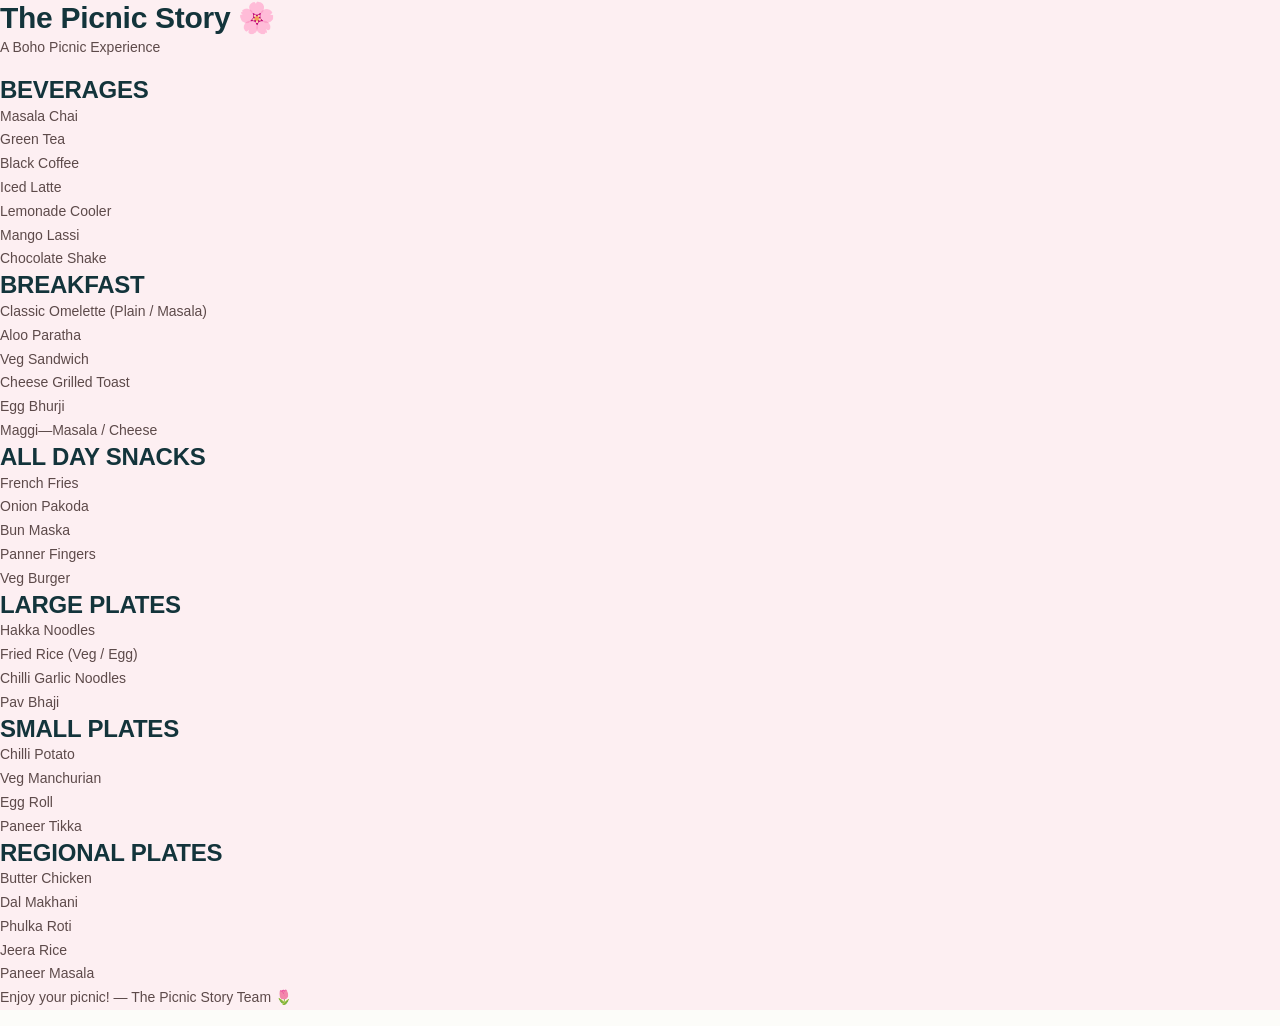
==== menu/index.html @ e1e540af "improved folder structure" ====
<!DOCTYPE html>
<html lang="en">
<head>
  <meta charset="UTF-8">
  <title>The Picnic Story | Menu</title>
  <meta name="viewport" content="width=device-width, initial-scale=1">
  <!-- Link your downloaded CSS here (same file as before) -->
  <link rel="stylesheet" href="../css/style.css">
</head>
<body>
  <header class="boho-header">
    <h1>The Picnic Story <span class="boho-flourish">🌸</span></h1>
    <p class="subtitle">A Boho Picnic Experience</p>
  </header>

  <main>
    <section class="menu-section">
      <h2>BEVERAGES</h2>
      <ul>
        <li>Masala Chai</li>
        <li>Green Tea</li>
        <li>Black Coffee</li>
        <li>Iced Latte</li>
        <li>Lemonade Cooler</li>
        <li>Mango Lassi</li>
        <li>Chocolate Shake</li>
      </ul>
    </section>
    <section class="menu-section">
      <h2>BREAKFAST</h2>
      <ul>
        <li>Classic Omelette (Plain / Masala)</li>
        <li>Aloo Paratha</li>
        <li>Veg Sandwich</li>
        <li>Cheese Grilled Toast</li>
        <li>Egg Bhurji</li>
        <li>Maggi—Masala / Cheese</li>
      </ul>
    </section>
    <section class="menu-section">
      <h2>ALL DAY SNACKS</h2>
      <ul>
        <li>French Fries</li>
        <li>Onion Pakoda</li>
        <li>Bun Maska</li>
        <li>Panner Fingers</li>
        <li>Veg Burger</li>
      </ul>
    </section>
    <section class="menu-section">
      <h2>LARGE PLATES</h2>
      <ul>
        <li>Hakka Noodles</li>
        <li>Fried Rice (Veg / Egg)</li>
        <li>Chilli Garlic Noodles</li>
        <li>Pav Bhaji</li>
      </ul>
    </section>
    <section class="menu-section">
      <h2>SMALL PLATES</h2>
      <ul>
        <li>Chilli Potato</li>
        <li>Veg Manchurian</li>
        <li>Egg Roll</li>
        <li>Paneer Tikka</li>
      </ul>
    </section>
    <section class="menu-section">
      <h2>REGIONAL PLATES</h2>
      <ul>
        <li>Butter Chicken</li>
        <li>Dal Makhani</li>
        <li>Phulka Roti</li>
        <li>Jeera Rice</li>
        <li>Paneer Masala</li>
      </ul>
    </section>
  </main>

  <footer class="boho-footer">
    <p>Enjoy your picnic! &mdash; The Picnic Story Team 🌷</p>
  </footer>
</body>
</html>
---- css/style.css ----
:root {
  /* Primitive Color Tokens */
  --color-white: rgba(255, 255, 255, 1);
  --color-black: rgba(0, 0, 0, 1);
  --color-cream-50: rgba(252, 252, 249, 1);
  --color-cream-100: rgba(255, 255, 253, 1);
  --color-gray-200: rgba(245, 245, 245, 1);
  --color-gray-300: rgba(167, 169, 169, 1);
  --color-gray-400: rgba(119, 124, 124, 1);
  --color-slate-500: rgba(98, 108, 113, 1);
  --color-brown-600: rgba(94, 82, 64, 1);
  --color-charcoal-700: rgba(31, 33, 33, 1);
  --color-charcoal-800: rgba(38, 40, 40, 1);
  --color-slate-900: rgba(19, 52, 59, 1);
  --color-teal-300: rgba(50, 184, 198, 1);
  --color-teal-400: rgba(45, 166, 178, 1);
  --color-teal-500: rgba(33, 128, 141, 1);
  --color-teal-600: rgba(29, 116, 128, 1);
  --color-teal-700: rgba(26, 104, 115, 1);
  --color-teal-800: rgba(41, 150, 161, 1);
  --color-red-400: rgba(255, 84, 89, 1);
  --color-red-500: rgba(192, 21, 47, 1);
  --color-orange-400: rgba(230, 129, 97, 1);
  --color-orange-500: rgba(168, 75, 47, 1);

  /* RGB versions for opacity control */
  --color-brown-600-rgb: 94, 82, 64;
  --color-teal-500-rgb: 33, 128, 141;
  --color-slate-900-rgb: 19, 52, 59;
  --color-slate-500-rgb: 98, 108, 113;
  --color-red-500-rgb: 192, 21, 47;
  --color-red-400-rgb: 255, 84, 89;
  --color-orange-500-rgb: 168, 75, 47;
  --color-orange-400-rgb: 230, 129, 97;

  /* Background color tokens (Light Mode) */
  --color-bg-1: rgba(59, 130, 246, 0.08); /* Light blue */
  --color-bg-2: rgba(245, 158, 11, 0.08); /* Light yellow */
  --color-bg-3: rgba(34, 197, 94, 0.08); /* Light green */
  --color-bg-4: rgba(239, 68, 68, 0.08); /* Light red */
  --color-bg-5: rgba(147, 51, 234, 0.08); /* Light purple */
  --color-bg-6: rgba(249, 115, 22, 0.08); /* Light orange */
  --color-bg-7: rgba(236, 72, 153, 0.08); /* Light pink */
  --color-bg-8: rgba(6, 182, 212, 0.08); /* Light cyan */

  /* Semantic Color Tokens (Light Mode) */
  --color-background: var(--color-cream-50);
  --color-surface: var(--color-cream-100);
  --color-text: var(--color-slate-900);
  --color-text-secondary: var(--color-slate-500);
  --color-primary: var(--color-teal-500);
  --color-primary-hover: var(--color-teal-600);
  --color-primary-active: var(--color-teal-700);
  --color-secondary: rgba(var(--color-brown-600-rgb), 0.12);
  --color-secondary-hover: rgba(var(--color-brown-600-rgb), 0.2);
  --color-secondary-active: rgba(var(--color-brown-600-rgb), 0.25);
  --color-border: rgba(var(--color-brown-600-rgb), 0.2);
  --color-btn-primary-text: var(--color-cream-50);
  --color-card-border: rgba(var(--color-brown-600-rgb), 0.12);
  --color-card-border-inner: rgba(var(--color-brown-600-rgb), 0.12);
  --color-error: var(--color-red-500);
  --color-success: var(--color-teal-500);
  --color-warning: var(--color-orange-500);
  --color-info: var(--color-slate-500);
  --color-focus-ring: rgba(var(--color-teal-500-rgb), 0.4);
  --color-select-caret: rgba(var(--color-slate-900-rgb), 0.8);

  /* Common style patterns */
  --focus-ring: 0 0 0 3px var(--color-focus-ring);
  --focus-outline: 2px solid var(--color-primary);
  --status-bg-opacity: 0.15;
  --status-border-opacity: 0.25;
  --select-caret-light: url("data:image/svg+xml,%3Csvg xmlns='http://www.w3.org/2000/svg' width='16' height='16' viewBox='0 0 24 24' fill='none' stroke='%23134252' stroke-width='2' stroke-linecap='round' stroke-linejoin='round'%3E%3Cpolyline points='6 9 12 15 18 9'%3E%3C/polyline%3E%3C/svg%3E");
  --select-caret-dark: url("data:image/svg+xml,%3Csvg xmlns='http://www.w3.org/2000/svg' width='16' height='16' viewBox='0 0 24 24' fill='none' stroke='%23f5f5f5' stroke-width='2' stroke-linecap='round' stroke-linejoin='round'%3E%3Cpolyline points='6 9 12 15 18 9'%3E%3C/polyline%3E%3C/svg%3E");

  /* RGB versions for opacity control */
  --color-success-rgb: 33, 128, 141;
  --color-error-rgb: 192, 21, 47;
  --color-warning-rgb: 168, 75, 47;
  --color-info-rgb: 98, 108, 113;

  /* Typography */
  --font-family-base: "FKGroteskNeue", "Geist", "Inter", -apple-system,
    BlinkMacSystemFont, "Segoe UI", Roboto, sans-serif;
  --font-family-mono: "Berkeley Mono", ui-monospace, SFMono-Regular, Menlo,
    Monaco, Consolas, monospace;
  --font-size-xs: 11px;
  --font-size-sm: 12px;
  --font-size-base: 14px;
  --font-size-md: 14px;
  --font-size-lg: 16px;
  --font-size-xl: 18px;
  --font-size-2xl: 20px;
  --font-size-3xl: 24px;
  --font-size-4xl: 30px;
  --font-weight-normal: 400;
  --font-weight-medium: 500;
  --font-weight-semibold: 550;
  --font-weight-bold: 600;
  --line-height-tight: 1.2;
  --line-height-normal: 1.5;
  --letter-spacing-tight: -0.01em;

  /* Spacing */
  --space-0: 0;
  --space-1: 1px;
  --space-2: 2px;
  --space-4: 4px;
  --space-6: 6px;
  --space-8: 8px;
  --space-10: 10px;
  --space-12: 12px;
  --space-16: 16px;
  --space-20: 20px;
  --space-24: 24px;
  --space-32: 32px;

  /* Border Radius */
  --radius-sm: 6px;
  --radius-base: 8px;
  --radius-md: 10px;
  --radius-lg: 12px;
  --radius-full: 9999px;

  /* Shadows */
  --shadow-xs: 0 1px 2px rgba(0, 0, 0, 0.02);
  --shadow-sm: 0 1px 3px rgba(0, 0, 0, 0.04), 0 1px 2px rgba(0, 0, 0, 0.02);
  --shadow-md: 0 4px 6px -1px rgba(0, 0, 0, 0.04),
    0 2px 4px -1px rgba(0, 0, 0, 0.02);
  --shadow-lg: 0 10px 15px -3px rgba(0, 0, 0, 0.04),
    0 4px 6px -2px rgba(0, 0, 0, 0.02);
  --shadow-inset-sm: inset 0 1px 0 rgba(255, 255, 255, 0.15),
    inset 0 -1px 0 rgba(0, 0, 0, 0.03);

  /* Animation */
  --duration-fast: 150ms;
  --duration-normal: 250ms;
  --ease-standard: cubic-bezier(0.16, 1, 0.3, 1);

  /* Layout */
  --container-sm: 640px;
  --container-md: 768px;
  --container-lg: 1024px;
  --container-xl: 1280px;
}

/* Dark mode colors */
@media (prefers-color-scheme: dark) {
  :root {
    /* RGB versions for opacity control (Dark Mode) */
    --color-gray-400-rgb: 119, 124, 124;
    --color-teal-300-rgb: 50, 184, 198;
    --color-gray-300-rgb: 167, 169, 169;
    --color-gray-200-rgb: 245, 245, 245;

    /* Background color tokens (Dark Mode) */
    --color-bg-1: rgba(29, 78, 216, 0.15); /* Dark blue */
    --color-bg-2: rgba(180, 83, 9, 0.15); /* Dark yellow */
    --color-bg-3: rgba(21, 128, 61, 0.15); /* Dark green */
    --color-bg-4: rgba(185, 28, 28, 0.15); /* Dark red */
    --color-bg-5: rgba(107, 33, 168, 0.15); /* Dark purple */
    --color-bg-6: rgba(194, 65, 12, 0.15); /* Dark orange */
    --color-bg-7: rgba(190, 24, 93, 0.15); /* Dark pink */
    --color-bg-8: rgba(8, 145, 178, 0.15); /* Dark cyan */
    
    /* Semantic Color Tokens (Dark Mode) */
    --color-background: var(--color-charcoal-700);
    --color-surface: var(--color-charcoal-800);
    --color-text: var(--color-gray-200);
    --color-text-secondary: rgba(var(--color-gray-300-rgb), 0.7);
    --color-primary: var(--color-teal-300);
    --color-primary-hover: var(--color-teal-400);
    --color-primary-active: var(--color-teal-800);
    --color-secondary: rgba(var(--color-gray-400-rgb), 0.15);
    --color-secondary-hover: rgba(var(--color-gray-400-rgb), 0.25);
    --color-secondary-active: rgba(var(--color-gray-400-rgb), 0.3);
    --color-border: rgba(var(--color-gray-400-rgb), 0.3);
    --color-error: var(--color-red-400);
    --color-success: var(--color-teal-300);
    --color-warning: var(--color-orange-400);
    --color-info: var(--color-gray-300);
    --color-focus-ring: rgba(var(--color-teal-300-rgb), 0.4);
    --color-btn-primary-text: var(--color-slate-900);
    --color-card-border: rgba(var(--color-gray-400-rgb), 0.2);
    --color-card-border-inner: rgba(var(--color-gray-400-rgb), 0.15);
    --shadow-inset-sm: inset 0 1px 0 rgba(255, 255, 255, 0.1),
      inset 0 -1px 0 rgba(0, 0, 0, 0.15);
    --button-border-secondary: rgba(var(--color-gray-400-rgb), 0.2);
    --color-border-secondary: rgba(var(--color-gray-400-rgb), 0.2);
    --color-select-caret: rgba(var(--color-gray-200-rgb), 0.8);

    /* Common style patterns - updated for dark mode */
    --focus-ring: 0 0 0 3px var(--color-focus-ring);
    --focus-outline: 2px solid var(--color-primary);
    --status-bg-opacity: 0.15;
    --status-border-opacity: 0.25;
    --select-caret-light: url("data:image/svg+xml,%3Csvg xmlns='http://www.w3.org/2000/svg' width='16' height='16' viewBox='0 0 24 24' fill='none' stroke='%23134252' stroke-width='2' stroke-linecap='round' stroke-linejoin='round'%3E%3Cpolyline points='6 9 12 15 18 9'%3E%3C/polyline%3E%3C/svg%3E");
    --select-caret-dark: url("data:image/svg+xml,%3Csvg xmlns='http://www.w3.org/2000/svg' width='16' height='16' viewBox='0 0 24 24' fill='none' stroke='%23f5f5f5' stroke-width='2' stroke-linecap='round' stroke-linejoin='round'%3E%3Cpolyline points='6 9 12 15 18 9'%3E%3C/polyline%3E%3C/svg%3E");

    /* RGB versions for dark mode */
    --color-success-rgb: var(--color-teal-300-rgb);
    --color-error-rgb: var(--color-red-400-rgb);
    --color-warning-rgb: var(--color-orange-400-rgb);
    --color-info-rgb: var(--color-gray-300-rgb);
  }
}

/* Data attribute for manual theme switching */
[data-color-scheme="dark"] {
  /* RGB versions for opacity control (dark mode) */
  --color-gray-400-rgb: 119, 124, 124;
  --color-teal-300-rgb: 50, 184, 198;
  --color-gray-300-rgb: 167, 169, 169;
  --color-gray-200-rgb: 245, 245, 245;

  /* Colorful background palette - Dark Mode */
  --color-bg-1: rgba(29, 78, 216, 0.15); /* Dark blue */
  --color-bg-2: rgba(180, 83, 9, 0.15); /* Dark yellow */
  --color-bg-3: rgba(21, 128, 61, 0.15); /* Dark green */
  --color-bg-4: rgba(185, 28, 28, 0.15); /* Dark red */
  --color-bg-5: rgba(107, 33, 168, 0.15); /* Dark purple */
  --color-bg-6: rgba(194, 65, 12, 0.15); /* Dark orange */
  --color-bg-7: rgba(190, 24, 93, 0.15); /* Dark pink */
  --color-bg-8: rgba(8, 145, 178, 0.15); /* Dark cyan */
  
  /* Semantic Color Tokens (Dark Mode) */
  --color-background: var(--color-charcoal-700);
  --color-surface: var(--color-charcoal-800);
  --color-text: var(--color-gray-200);
  --color-text-secondary: rgba(var(--color-gray-300-rgb), 0.7);
  --color-primary: var(--color-teal-300);
  --color-primary-hover: var(--color-teal-400);
  --color-primary-active: var(--color-teal-800);
  --color-secondary: rgba(var(--color-gray-400-rgb), 0.15);
  --color-secondary-hover: rgba(var(--color-gray-400-rgb), 0.25);
  --color-secondary-active: rgba(var(--color-gray-400-rgb), 0.3);
  --color-border: rgba(var(--color-gray-400-rgb), 0.3);
  --color-error: var(--color-red-400);
  --color-success: var(--color-teal-300);
  --color-warning: var(--color-orange-400);
  --color-info: var(--color-gray-300);
  --color-focus-ring: rgba(var(--color-teal-300-rgb), 0.4);
  --color-btn-primary-text: var(--color-slate-900);
  --color-card-border: rgba(var(--color-gray-400-rgb), 0.15);
  --color-card-border-inner: rgba(var(--color-gray-400-rgb), 0.15);
  --shadow-inset-sm: inset 0 1px 0 rgba(255, 255, 255, 0.1),
    inset 0 -1px 0 rgba(0, 0, 0, 0.15);
  --color-border-secondary: rgba(var(--color-gray-400-rgb), 0.2);
  --color-select-caret: rgba(var(--color-gray-200-rgb), 0.8);

  /* Common style patterns - updated for dark mode */
  --focus-ring: 0 0 0 3px var(--color-focus-ring);
  --focus-outline: 2px solid var(--color-primary);
  --status-bg-opacity: 0.15;
  --status-border-opacity: 0.25;
  --select-caret-light: url("data:image/svg+xml,%3Csvg xmlns='http://www.w3.org/2000/svg' width='16' height='16' viewBox='0 0 24 24' fill='none' stroke='%23134252' stroke-width='2' stroke-linecap='round' stroke-linejoin='round'%3E%3Cpolyline points='6 9 12 15 18 9'%3E%3C/polyline%3E%3C/svg%3E");
  --select-caret-dark: url("data:image/svg+xml,%3Csvg xmlns='http://www.w3.org/2000/svg' width='16' height='16' viewBox='0 0 24 24' fill='none' stroke='%23f5f5f5' stroke-width='2' stroke-linecap='round' stroke-linejoin='round'%3E%3Cpolyline points='6 9 12 15 18 9'%3E%3C/polyline%3E%3C/svg%3E");

  /* RGB versions for dark mode */
  --color-success-rgb: var(--color-teal-300-rgb);
  --color-error-rgb: var(--color-red-400-rgb);
  --color-warning-rgb: var(--color-orange-400-rgb);
  --color-info-rgb: var(--color-gray-300-rgb);
}

[data-color-scheme="light"] {
  /* RGB versions for opacity control (light mode) */
  --color-brown-600-rgb: 94, 82, 64;
  --color-teal-500-rgb: 33, 128, 141;
  --color-slate-900-rgb: 19, 52, 59;
  
  /* Semantic Color Tokens (Light Mode) */
  --color-background: var(--color-cream-50);
  --color-surface: var(--color-cream-100);
  --color-text: var(--color-slate-900);
  --color-text-secondary: var(--color-slate-500);
  --color-primary: var(--color-teal-500);
  --color-primary-hover: var(--color-teal-600);
  --color-primary-active: var(--color-teal-700);
  --color-secondary: rgba(var(--color-brown-600-rgb), 0.12);
  --color-secondary-hover: rgba(var(--color-brown-600-rgb), 0.2);
  --color-secondary-active: rgba(var(--color-brown-600-rgb), 0.25);
  --color-border: rgba(var(--color-brown-600-rgb), 0.2);
  --color-btn-primary-text: var(--color-cream-50);
  --color-card-border: rgba(var(--color-brown-600-rgb), 0.12);
  --color-card-border-inner: rgba(var(--color-brown-600-rgb), 0.12);
  --color-error: var(--color-red-500);
  --color-success: var(--color-teal-500);
  --color-warning: var(--color-orange-500);
  --color-info: var(--color-slate-500);
  --color-focus-ring: rgba(var(--color-teal-500-rgb), 0.4);

  /* RGB versions for light mode */
  --color-success-rgb: var(--color-teal-500-rgb);
  --color-error-rgb: var(--color-red-500-rgb);
  --color-warning-rgb: var(--color-orange-500-rgb);
  --color-info-rgb: var(--color-slate-500-rgb);
}

/* Base styles */
html {
  font-size: var(--font-size-base);
  font-family: var(--font-family-base);
  line-height: var(--line-height-normal);
  color: var(--color-text);
  background-color: var(--color-background);
  -webkit-font-smoothing: antialiased;
  box-sizing: border-box;
}

body {
  margin: 0;
  padding: 0;
}

*,
*::before,
*::after {
  box-sizing: inherit;
}

/* Typography */
h1,
h2,
h3,
h4,
h5,
h6 {
  margin: 0;
  font-weight: var(--font-weight-semibold);
  line-height: var(--line-height-tight);
  color: var(--color-text);
  letter-spacing: var(--letter-spacing-tight);
}

h1 {
  font-size: var(--font-size-4xl);
}
h2 {
  font-size: var(--font-size-3xl);
}
h3 {
  font-size: var(--font-size-2xl);
}
h4 {
  font-size: var(--font-size-xl);
}
h5 {
  font-size: var(--font-size-lg);
}
h6 {
  font-size: var(--font-size-md);
}

p {
  margin: 0 0 var(--space-16) 0;
}

a {
  color: var(--color-primary);
  text-decoration: none;
  transition: color var(--duration-fast) var(--ease-standard);
}

a:hover {
  color: var(--color-primary-hover);
}

code,
pre {
  font-family: var(--font-family-mono);
  font-size: calc(var(--font-size-base) * 0.95);
  background-color: var(--color-secondary);
  border-radius: var(--radius-sm);
}

code {
  padding: var(--space-1) var(--space-4);
}

pre {
  padding: var(--space-16);
  margin: var(--space-16) 0;
  overflow: auto;
  border: 1px solid var(--color-border);
}

pre code {
  background: none;
  padding: 0;
}

/* Buttons */
.btn {
  display: inline-flex;
  align-items: center;
  justify-content: center;
  padding: var(--space-8) var(--space-16);
  border-radius: var(--radius-base);
  font-size: var(--font-size-base);
  font-weight: 500;
  line-height: 1.5;
  cursor: pointer;
  transition: all var(--duration-normal) var(--ease-standard);
  border: none;
  text-decoration: none;
  position: relative;
}

.btn:focus-visible {
  outline: none;
  box-shadow: var(--focus-ring);
}

.btn--primary {
  background: var(--color-primary);
  color: var(--color-btn-primary-text);
}

.btn--primary:hover {
  background: var(--color-primary-hover);
}

.btn--primary:active {
  background: var(--color-primary-active);
}

.btn--secondary {
  background: var(--color-secondary);
  color: var(--color-text);
}

.btn--secondary:hover {
  background: var(--color-secondary-hover);
}

.btn--secondary:active {
  background: var(--color-secondary-active);
}

.btn--outline {
  background: transparent;
  border: 1px solid var(--color-border);
  color: var(--color-text);
}

.btn--outline:hover {
  background: var(--color-secondary);
}

.btn--sm {
  padding: var(--space-4) var(--space-12);
  font-size: var(--font-size-sm);
  border-radius: var(--radius-sm);
}

.btn--lg {
  padding: var(--space-10) var(--space-20);
  font-size: var(--font-size-lg);
  border-radius: var(--radius-md);
}

.btn--full-width {
  width: 100%;
}

.btn:disabled {
  opacity: 0.5;
  cursor: not-allowed;
}

/* Form elements */
.form-control {
  display: block;
  width: 100%;
  padding: var(--space-8) var(--space-12);
  font-size: var(--font-size-md);
  line-height: 1.5;
  color: var(--color-text);
  background-color: var(--color-surface);
  border: 1px solid var(--color-border);
  border-radius: var(--radius-base);
  transition: border-color var(--duration-fast) var(--ease-standard),
    box-shadow var(--duration-fast) var(--ease-standard);
}

textarea.form-control {
  font-family: var(--font-family-base);
  font-size: var(--font-size-base);
}

select.form-control {
  padding: var(--space-8) var(--space-12);
  -webkit-appearance: none;
  -moz-appearance: none;
  appearance: none;
  background-image: var(--select-caret-light);
  background-repeat: no-repeat;
  background-position: right var(--space-12) center;
  background-size: 16px;
  padding-right: var(--space-32);
}

/* Add a dark mode specific caret */
@media (prefers-color-scheme: dark) {
  select.form-control {
    background-image: var(--select-caret-dark);
  }
}

/* Also handle data-color-scheme */
[data-color-scheme="dark"] select.form-control {
  background-image: var(--select-caret-dark);
}

[data-color-scheme="light"] select.form-control {
  background-image: var(--select-caret-light);
}

.form-control:focus {
  border-color: var(--color-primary);
  outline: var(--focus-outline);
}

.form-label {
  display: block;
  margin-bottom: var(--space-8);
  font-weight: var(--font-weight-medium);
  font-size: var(--font-size-sm);
}

.form-group {
  margin-bottom: var(--space-16);
}

/* Card component */
.card {
  background-color: var(--color-surface);
  border-radius: var(--radius-lg);
  border: 1px solid var(--color-card-border);
  box-shadow: var(--shadow-sm);
  overflow: hidden;
  transition: box-shadow var(--duration-normal) var(--ease-standard);
}

.card:hover {
  box-shadow: var(--shadow-md);
}

.card__body {
  padding: var(--space-16);
}

.card__header,
.card__footer {
  padding: var(--space-16);
  border-bottom: 1px solid var(--color-card-border-inner);
}

/* Status indicators - simplified with CSS variables */
.status {
  display: inline-flex;
  align-items: center;
  padding: var(--space-6) var(--space-12);
  border-radius: var(--radius-full);
  font-weight: var(--font-weight-medium);
  font-size: var(--font-size-sm);
}

.status--success {
  background-color: rgba(
    var(--color-success-rgb, 33, 128, 141),
    var(--status-bg-opacity)
  );
  color: var(--color-success);
  border: 1px solid
    rgba(var(--color-success-rgb, 33, 128, 141), var(--status-border-opacity));
}

.status--error {
  background-color: rgba(
    var(--color-error-rgb, 192, 21, 47),
    var(--status-bg-opacity)
  );
  color: var(--color-error);
  border: 1px solid
    rgba(var(--color-error-rgb, 192, 21, 47), var(--status-border-opacity));
}

.status--warning {
  background-color: rgba(
    var(--color-warning-rgb, 168, 75, 47),
    var(--status-bg-opacity)
  );
  color: var(--color-warning);
  border: 1px solid
    rgba(var(--color-warning-rgb, 168, 75, 47), var(--status-border-opacity));
}

.status--info {
  background-color: rgba(
    var(--color-info-rgb, 98, 108, 113),
    var(--status-bg-opacity)
  );
  color: var(--color-info);
  border: 1px solid
    rgba(var(--color-info-rgb, 98, 108, 113), var(--status-border-opacity));
}

/* Container layout */
.container {
  width: 100%;
  margin-right: auto;
  margin-left: auto;
  padding-right: var(--space-16);
  padding-left: var(--space-16);
}

@media (min-width: 640px) {
  .container {
    max-width: var(--container-sm);
  }
}
@media (min-width: 768px) {
  .container {
    max-width: var(--container-md);
  }
}
@media (min-width: 1024px) {
  .container {
    max-width: var(--container-lg);
  }
}
@media (min-width: 1280px) {
  .container {
    max-width: var(--container-xl);
  }
}

/* Utility classes */
.flex {
  display: flex;
}
.flex-col {
  flex-direction: column;
}
.items-center {
  align-items: center;
}
.justify-center {
  justify-content: center;
}
.justify-between {
  justify-content: space-between;
}
.gap-4 {
  gap: var(--space-4);
}
.gap-8 {
  gap: var(--space-8);
}
.gap-16 {
  gap: var(--space-16);
}

.m-0 {
  margin: 0;
}
.mt-8 {
  margin-top: var(--space-8);
}
.mb-8 {
  margin-bottom: var(--space-8);
}
.mx-8 {
  margin-left: var(--space-8);
  margin-right: var(--space-8);
}
.my-8 {
  margin-top: var(--space-8);
  margin-bottom: var(--space-8);
}

.p-0 {
  padding: 0;
}
.py-8 {
  padding-top: var(--space-8);
  padding-bottom: var(--space-8);
}
.px-8 {
  padding-left: var(--space-8);
  padding-right: var(--space-8);
}
.py-16 {
  padding-top: var(--space-16);
  padding-bottom: var(--space-16);
}
.px-16 {
  padding-left: var(--space-16);
  padding-right: var(--space-16);
}

.block {
  display: block;
}
.hidden {
  display: none;
}

/* Accessibility */
.sr-only {
  position: absolute;
  width: 1px;
  height: 1px;
  padding: 0;
  margin: -1px;
  overflow: hidden;
  clip: rect(0, 0, 0, 0);
  white-space: nowrap;
  border-width: 0;
}

:focus-visible {
  outline: var(--focus-outline);
  outline-offset: 2px;
}

/* Dark mode specifics */
[data-color-scheme="dark"] .btn--outline {
  border: 1px solid var(--color-border-secondary);
}

@font-face {
  font-family: 'FKGroteskNeue';
  src: url('https://r2cdn.perplexity.ai/fonts/FKGroteskNeue.woff2')
    format('woff2');
}

/* END PERPLEXITY DESIGN SYSTEM */
/* Boho Picnic Theme - Soft Pink Gradients */

* {
    margin: 0;
    padding: 0;
    box-sizing: border-box;
}

:root {
    /* Boho Pink Color Palette */
    --boho-blush: #FDEFF2;
    --boho-cream: #FFEAF1;
    --boho-dusty-rose: #EEC4D2;
    --boho-soft-pink: #F6D7E5;
    --boho-mauve: #D4A5B8;
    --boho-sage-pink: #C4A5A5;
    --boho-warm-white: #FEFCFC;
    --boho-text-dark: #5D4A4A;
    --boho-text-medium: #8B7070;
    --boho-text-light: #A68989;
    --boho-accent: #B89AAA;
    
    /* Organic shadows with pink tints */
    --boho-shadow-soft: 0 8px 32px rgba(93, 74, 74, 0.08);
    --boho-shadow-medium: 0 12px 40px rgba(93, 74, 74, 0.12);
    --boho-shadow-floating: 0 20px 60px rgba(93, 74, 74, 0.15);
    
    /* Organic border radius */
    --boho-radius-small: 12px;
    --boho-radius-medium: 20px;
    --boho-radius-large: 32px;
    --boho-radius-organic: 25px 35px 20px 30px;
}

body {
    font-family: 'Inter', var(--font-family-base);
    line-height: 1.7;
    color: var(--boho-text-dark);
    background: var(--boho-blush);
    min-height: 100vh;
    scroll-behavior: smooth;
    position: relative;
    overflow-x: hidden;
}

/* Gradient Background */
.gradient-bg {
    position: fixed;
    top: 0;
    left: 0;
    width: 100%;
    height: 100%;
    background: linear-gradient(135deg, 
        var(--boho-blush) 0%, 
        var(--boho-cream) 50%, 
        var(--boho-dusty-rose) 100%);
    pointer-events: none;
    z-index: -1;
}

.gradient-bg::before {
    content: '';
    position: absolute;
    top: 0;
    left: 0;
    width: 100%;
    height: 100%;
    background: radial-gradient(circle at 20% 80%, rgba(238, 196, 210, 0.3) 0%, transparent 50%),
                radial-gradient(circle at 80% 20%, rgba(246, 215, 229, 0.4) 0%, transparent 50%),
                radial-gradient(circle at 40% 40%, rgba(212, 165, 184, 0.2) 0%, transparent 50%);
    animation: float 20s ease-in-out infinite;
}

@keyframes float {
    0%, 100% { transform: translate(0, 0) rotate(0deg); }
    33% { transform: translate(30px, -30px) rotate(120deg); }
    66% { transform: translate(-20px, 20px) rotate(240deg); }
}

/* Fade in animation */
.fade-in {
    opacity: 0;
    transform: translateY(30px);
    animation: fadeIn 0.8s ease-out forwards;
}

@keyframes fadeIn {
    to {
        opacity: 1;
        transform: translateY(0);
    }
}

/* Header Styles */
.header {
    background: rgba(254, 252, 252, 0.85);
    backdrop-filter: blur(20px);
    padding: var(--space-32) 0 var(--space-24);
    text-align: center;
    position: relative;
    overflow: hidden;
    border-bottom: 1px solid rgba(238, 196, 210, 0.2);
}

.header__content {
    position: relative;
    z-index: 2;
}

.header__flourish {
    font-size: var(--font-size-2xl);
    color: var(--boho-dusty-rose);
    margin-bottom: var(--space-16);
    opacity: 0.8;
    animation: sparkle 3s ease-in-out infinite;
}

@keyframes sparkle {
    0%, 100% { opacity: 0.8; transform: scale(1); }
    50% { opacity: 1; transform: scale(1.1); }
}

.header__title {
    font-family: 'Playfair Display', serif;
    font-size: clamp(2.5rem, 8vw, 4.5rem);
    font-weight: 600;
    color: var(--boho-text-dark);
    margin-bottom: var(--space-20);
    letter-spacing: -0.02em;
    text-shadow: 0 4px 8px rgba(93, 74, 74, 0.1);
}

.header__divider {
    display: flex;
    align-items: center;
    justify-content: center;
    gap: var(--space-16);
    margin: var(--space-20) 0;
}

.divider-leaf {
    font-size: var(--font-size-lg);
    color: var(--boho-dusty-rose);
    animation: sway 4s ease-in-out infinite;
}

.divider-leaf:nth-child(3) {
    animation-delay: 2s;
}

@keyframes sway {
    0%, 100% { transform: rotate(-5deg); }
    50% { transform: rotate(5deg); }
}

.divider-line {
    width: 80px;
    height: 2px;
    background: linear-gradient(90deg, transparent, var(--boho-dusty-rose), transparent);
    border-radius: var(--radius-full);
}

.header__subtitle {
    font-family: 'Playfair Display', serif;
    font-size: var(--font-size-xl);
    color: var(--boho-text-medium);
    font-weight: 500;
    margin-bottom: var(--space-8);
}

.header__description {
    font-size: var(--font-size-lg);
    color: var(--boho-text-light);
    font-style: italic;
    font-weight: 400;
}

/* Main Content */
.main {
    padding: var(--space-32) 0;
}

/* Form Styles */
.form-wrapper {
    max-width: 600px;
    margin: 0 auto;
}

.form-card {
    background: rgba(254, 252, 252, 0.8);
    backdrop-filter: blur(15px);
    border: 1px solid rgba(238, 196, 210, 0.3);
    border-radius: var(--boho-radius-organic);
    padding: 2.5rem;
    box-shadow: var(--boho-shadow-medium);
    position: relative;
    overflow: hidden;
}

.form-card::before {
    content: '';
    position: absolute;
    top: -50%;
    left: -50%;
    width: 200%;
    height: 200%;
    background: radial-gradient(circle, rgba(238, 196, 210, 0.03) 0%, transparent 70%);
    opacity: 0.5;
}

.form-header {
    text-align: center;
    margin-bottom: 2rem;
    position: relative;
    z-index: 2;
}

.form-title {
    font-family: 'Playfair Display', serif;
    font-size: var(--font-size-3xl);
    font-weight: 600;
    color: var(--boho-text-dark);
    margin-bottom: var(--space-12);
}

.form-description {
    font-size: var(--font-size-md);
    color: var(--boho-text-medium);
    font-style: italic;
}

.form {
    position: relative;
    z-index: 2;
}

.form-group {
    margin-bottom: 1.5rem;
}

.form-row {
    display: grid;
    grid-template-columns: 1fr 1fr;
    gap: 1rem;
}

.form-label {
    display: flex;
    align-items: center;
    gap: var(--space-8);
    margin-bottom: var(--space-8);
    font-weight: var(--font-weight-medium);
    color: var(--boho-text-dark);
    font-size: var(--font-size-sm);
}

.label-icon {
    font-size: var(--font-size-md);
}

.form-control {
    width: 100%;
    padding: var(--space-12) var(--space-16);
    font-size: var(--font-size-md);
    color: var(--boho-text-dark);
    background: rgba(254, 252, 252, 0.9);
    border: 2px solid rgba(238, 196, 210, 0.3);
    border-radius: var(--boho-radius-medium);
    transition: all var(--duration-normal) var(--ease-standard);
    font-family: 'Inter', sans-serif;
}

.form-control:focus {
    outline: none;
    border-color: var(--boho-dusty-rose);
    background: var(--boho-warm-white);
    box-shadow: 0 0 0 4px rgba(238, 196, 210, 0.2);
    transform: translateY(-2px);
}

.form-control::placeholder {
    color: var(--boho-text-light);
    font-style: italic;
}

/* Button Styles */
.btn {
    display: inline-flex;
    align-items: center;
    justify-content: center;
    gap: var(--space-8);
    padding: var(--space-12) var(--space-24);
    border: none;
    border-radius: var(--boho-radius-large);
    font-size: var(--font-size-md);
    font-weight: 500;
    font-family: 'Inter', sans-serif;
    cursor: pointer;
    transition: all var(--duration-normal) var(--ease-standard);
    position: relative;
    overflow: hidden;
}

.btn::before {
    content: '';
    position: absolute;
    top: 0;
    left: -100%;
    width: 100%;
    height: 100%;
    background: linear-gradient(90deg, transparent, rgba(255, 255, 255, 0.2), transparent);
    transition: left 0.5s ease;
}

.btn:hover::before {
    left: 100%;
}

.btn--primary {
    background: linear-gradient(135deg, var(--boho-dusty-rose), var(--boho-soft-pink));
    color: var(--boho-warm-white);
    border: 2px solid var(--boho-dusty-rose);
}

.btn--primary:hover {
    transform: translateY(-3px);
    box-shadow: var(--boho-shadow-medium);
    background: linear-gradient(135deg, var(--boho-mauve), var(--boho-dusty-rose));
}

.btn--secondary {
    background: rgba(238, 196, 210, 0.2);
    color: var(--boho-text-dark);
    border: 2px solid rgba(238, 196, 210, 0.4);
}

.btn--secondary:hover {
    background: rgba(238, 196, 210, 0.3);
    transform: translateY(-2px);
}

.btn--outline {
    background: transparent;
    color: var(--boho-text-dark);
    border: 2px solid rgba(238, 196, 210, 0.5);
}

.btn--outline:hover {
    background: rgba(238, 196, 210, 0.1);
    border-color: var(--boho-dusty-rose);
}

.btn:disabled {
    opacity: 0.5;
    cursor: not-allowed;
    transform: none !important;
}

.btn-icon {
    font-size: var(--font-size-md);
}

/* Link Result Styles */
.link-result {
    margin-top: 2rem;
    padding: 1.5rem;
    background: rgba(253, 239, 242, 0.6);
    border: 1px solid rgba(238, 196, 210, 0.4);
    border-radius: var(--boho-radius-medium);
    text-align: center;
}

.result-header {
    margin-bottom: 1rem;
}

.result-title {
    font-family: 'Playfair Display', serif;
    font-size: var(--font-size-xl);
    color: var(--boho-text-dark);
    margin-bottom: var(--space-8);
}

.result-description {
    font-size: var(--font-size-sm);
    color: var(--boho-text-medium);
    font-style: italic;
}

.link-display {
    display: flex;
    gap: var(--space-8);
    margin-bottom: 1rem;
    align-items: stretch;
}

.link-input {
    flex: 1;
    padding: var(--space-12) var(--space-16);
    background: var(--boho-warm-white);
    border: 2px solid rgba(238, 196, 210, 0.3);
    border-radius: var(--boho-radius-medium);
    font-size: var(--font-size-sm);
    color: var(--boho-text-dark);
    font-family: 'Inter', monospace;
}

/* Menu Selection Styles */
.menu-wrapper {
    max-width: 900px;
    margin: 0 auto;
    display: grid;
    gap: 2rem;
}

.selection-section {
    background: rgba(254, 252, 252, 0.8);
    backdrop-filter: blur(15px);
    border: 1px solid rgba(238, 196, 210, 0.3);
    border-radius: var(--boho-radius-organic);
    padding: 2rem;
    box-shadow: var(--boho-shadow-soft);
}

.section-header {
    text-align: center;
    margin-bottom: 1.5rem;
}

.section-icon {
    font-size: 3rem;
    margin-bottom: var(--space-16);
}

.section-title {
    font-family: 'Playfair Display', serif;
    font-size: var(--font-size-2xl);
    color: var(--boho-text-dark);
    margin-bottom: var(--space-8);
}

.section-description {
    font-size: var(--font-size-md);
    color: var(--boho-text-medium);
    font-style: italic;
}

.selectors-grid {
    display: grid;
    grid-template-columns: repeat(auto-fit, minmax(250px, 1fr));
    gap: 1rem;
}

.selector-group {
    position: relative;
}

.selector-label {
    display: block;
    font-size: var(--font-size-sm);
    color: var(--boho-text-dark);
    margin-bottom: var(--space-4);
    font-weight: 500;
}

.selector {
    width: 100%;
    padding: var(--space-12) var(--space-16);
    background: rgba(254, 252, 252, 0.9);
    border: 2px solid rgba(238, 196, 210, 0.3);
    border-radius: var(--boho-radius-medium);
    font-size: var(--font-size-sm);
    color: var(--boho-text-dark);
    font-family: 'Inter', sans-serif;
    cursor: pointer;
    transition: all var(--duration-normal) var(--ease-standard);
    appearance: none;
    background-image: url("data:image/svg+xml,%3Csvg xmlns='http://www.w3.org/2000/svg' width='16' height='16' viewBox='0 0 24 24' fill='none' stroke='%23A68989' stroke-width='2' stroke-linecap='round' stroke-linejoin='round'%3E%3Cpolyline points='6 9 12 15 18 9'%3E%3C/polyline%3E%3C/svg%3E");
    background-repeat: no-repeat;
    background-position: right 12px center;
    padding-right: 40px;
}

.selector:focus {
    outline: none;
    border-color: var(--boho-dusty-rose);
    box-shadow: 0 0 0 3px rgba(238, 196, 210, 0.2);
}

.selector option {
    background: var(--boho-warm-white);
    color: var(--boho-text-dark);
    padding: var(--space-8);
}

/* Preview Card */
.preview-card {
    background: rgba(253, 239, 242, 0.8);
    backdrop-filter: blur(15px);
    border: 1px solid rgba(238, 196, 210, 0.4);
    border-radius: var(--boho-radius-organic);
    padding: 2rem;
    box-shadow: var(--boho-shadow-medium);
    position: sticky;
    top: 2rem;
}

.preview-header {
    text-align: center;
    margin-bottom: 1.5rem;
}

.preview-title {
    font-family: 'Playfair Display', serif;
    font-size: var(--font-size-xl);
    color: var(--boho-text-dark);
    margin-bottom: var(--space-8);
}

.preview-description {
    font-size: var(--font-size-sm);
    color: var(--boho-text-medium);
    font-style: italic;
}

.preview-section {
    margin-bottom: 1.5rem;
}

.preview-subtitle {
    display: flex;
    align-items: center;
    gap: var(--space-8);
    font-size: var(--font-size-md);
    color: var(--boho-text-dark);
    margin-bottom: var(--space-12);
    font-weight: 500;
}

.preview-icon {
    font-size: var(--font-size-lg);
}

.preview-list {
    list-style: none;
    background: rgba(254, 252, 252, 0.6);
    border-radius: var(--boho-radius-small);
    padding: var(--space-12);
    min-height: 120px;
    max-height: 200px;
    overflow-y: auto;
}

.preview-list li {
    padding: var(--space-6) var(--space-8);
    color: var(--boho-text-dark);
    font-size: var(--font-size-sm);
    border-bottom: 1px solid rgba(238, 196, 210, 0.2);
    margin-bottom: var(--space-4);
    border-radius: var(--boho-radius-small);
    transition: all 0.3s ease;
}

.preview-list li:last-child {
    border-bottom: none;
    margin-bottom: 0;
}

.preview-placeholder {
    color: var(--boho-text-light);
    font-style: italic;
    text-align: center;
    padding: 2rem 1rem !important;
}

.preview-actions {
    text-align: center;
    margin-top: 1.5rem;
}

/* Modal Styles */
.modal {
    position: fixed;
    top: 0;
    left: 0;
    width: 100%;
    height: 100%;
    z-index: 1000;
    display: flex;
    align-items: center;
    justify-content: center;
    padding: var(--space-20);
}

.modal.hidden {
    display: none;
}

.modal-overlay {
    position: absolute;
    top: 0;
    left: 0;
    width: 100%;
    height: 100%;
    background: rgba(93, 74, 74, 0.6);
    backdrop-filter: blur(5px);
}

.modal-content {
    position: relative;
    background: var(--boho-warm-white);
    border-radius: var(--boho-radius-large);
    box-shadow: var(--boho-shadow-floating);
    max-width: 500px;
    width: 100%;
    max-height: 80vh;
    overflow-y: auto;
}

.modal-header {
    padding: 1.5rem 2rem 1rem;
    border-bottom: 1px solid rgba(238, 196, 210, 0.3);
    display: flex;
    align-items: center;
    justify-content: space-between;
}

.modal-title {
    font-family: 'Playfair Display', serif;
    font-size: var(--font-size-xl);
    color: var(--boho-text-dark);
}

.modal-close {
    background: none;
    border: none;
    font-size: 1.5rem;
    color: var(--boho-text-medium);
    cursor: pointer;
    padding: var(--space-4) var(--space-8);
    border-radius: var(--radius-sm);
    transition: all var(--duration-fast) var(--ease-standard);
}

.modal-close:hover {
    background: rgba(238, 196, 210, 0.2);
}

.modal-body {
    padding: 2rem;
}

.thank-you-content {
    text-align: center;
}

.thank-you-icon {
    font-size: 4rem;
    margin-bottom: 1rem;
}

.thank-you-message {
    font-size: var(--font-size-lg);
    color: var(--boho-text-dark);
    margin-bottom: 1.5rem;
}

.order-summary {
    background: rgba(253, 239, 242, 0.5);
    border-radius: var(--boho-radius-medium);
    padding: 1.5rem;
    margin: 1.5rem 0;
    text-align: left;
}

.summary-title {
    font-family: 'Playfair Display', serif;
    font-size: var(--font-size-lg);
    color: var(--boho-text-dark);
    margin-bottom: 1rem;
    text-align: center;
}

.summary-content {
    font-size: var(--font-size-sm);
    color: var(--boho-text-dark);
    line-height: 1.6;
}

.thank-you-note {
    font-size: var(--font-size-md);
    color: var(--boho-text-medium);
    font-style: italic;
    margin-top: 1rem;
}

/* Footer */
.footer {
    background: rgba(254, 252, 252, 0.8);
    backdrop-filter: blur(15px);
    border-top: 1px solid rgba(238, 196, 210, 0.3);
    padding: var(--space-32) 0;
    margin-top: 4rem;
}

.footer-content {
    text-align: center;
}

.footer-ornament {
    font-size: var(--font-size-lg);
    color: var(--boho-dusty-rose);
    margin-bottom: var(--space-16);
    opacity: 0.6;
}

.footer-text {
    color: var(--boho-text-medium);
    font-size: var(--font-size-md);
    font-style: italic;
    font-weight: 300;
}

/* Utility Classes */
.hidden {
    display: none !important;
}

/* Responsive Design */
@media (min-width: 768px) {
    .menu-wrapper {
        grid-template-columns: 1fr 1fr;
        grid-template-rows: auto auto auto;
    }
    
    .preview-card {
        grid-column: 2;
        grid-row: 1 / -1;
    }
    
    #foodSection {
        grid-column: 1;
        grid-row: 1;
    }
    
    #beverageSection {
        grid-column: 1;
        grid-row: 2;
    }
}

@media (max-width: 767px) {
    .header {
        padding: var(--space-24) 0;
    }
    
    .header__title {
        font-size: 2.5rem;
    }
    
    .form-card {
        padding: 2rem 1.5rem;
        border-radius: var(--boho-radius-large);
    }
    
    .form-row {
        grid-template-columns: 1fr;
        gap: 0;
    }
    
    .link-display {
        flex-direction: column;
    }
    
    .selection-section {
        padding: 1.5rem;
    }
    
    .selectors-grid {
        grid-template-columns: 1fr;
    }
    
    .preview-card {
        position: static;
    }
    
    .modal {
        padding: var(--space-16);
    }
    
    .modal-content {
        max-height: 90vh;
    }
}

/* Accessibility */
@media (prefers-reduced-motion: reduce) {
    *,
    *::before,
    *::after {
        animation-duration: 0.01ms !important;
        animation-iteration-count: 1 !important;
        transition-duration: 0.01ms !important;
    }
}

:focus-visible {
    outline: 3px solid rgba(238, 196, 210, 0.6);
    outline-offset: 2px;
}

/* Custom scrollbar */
.preview-list::-webkit-scrollbar {
    width: 6px;
}

.preview-list::-webkit-scrollbar-track {
    background: rgba(238, 196, 210, 0.1);
    border-radius: 3px;
}

.preview-list::-webkit-scrollbar-thumb {
    background: rgba(238, 196, 210, 0.5);
    border-radius: 3px;
}

.preview-list::-webkit-scrollbar-thumb:hover {
    background: rgba(238, 196, 210, 0.7);
}
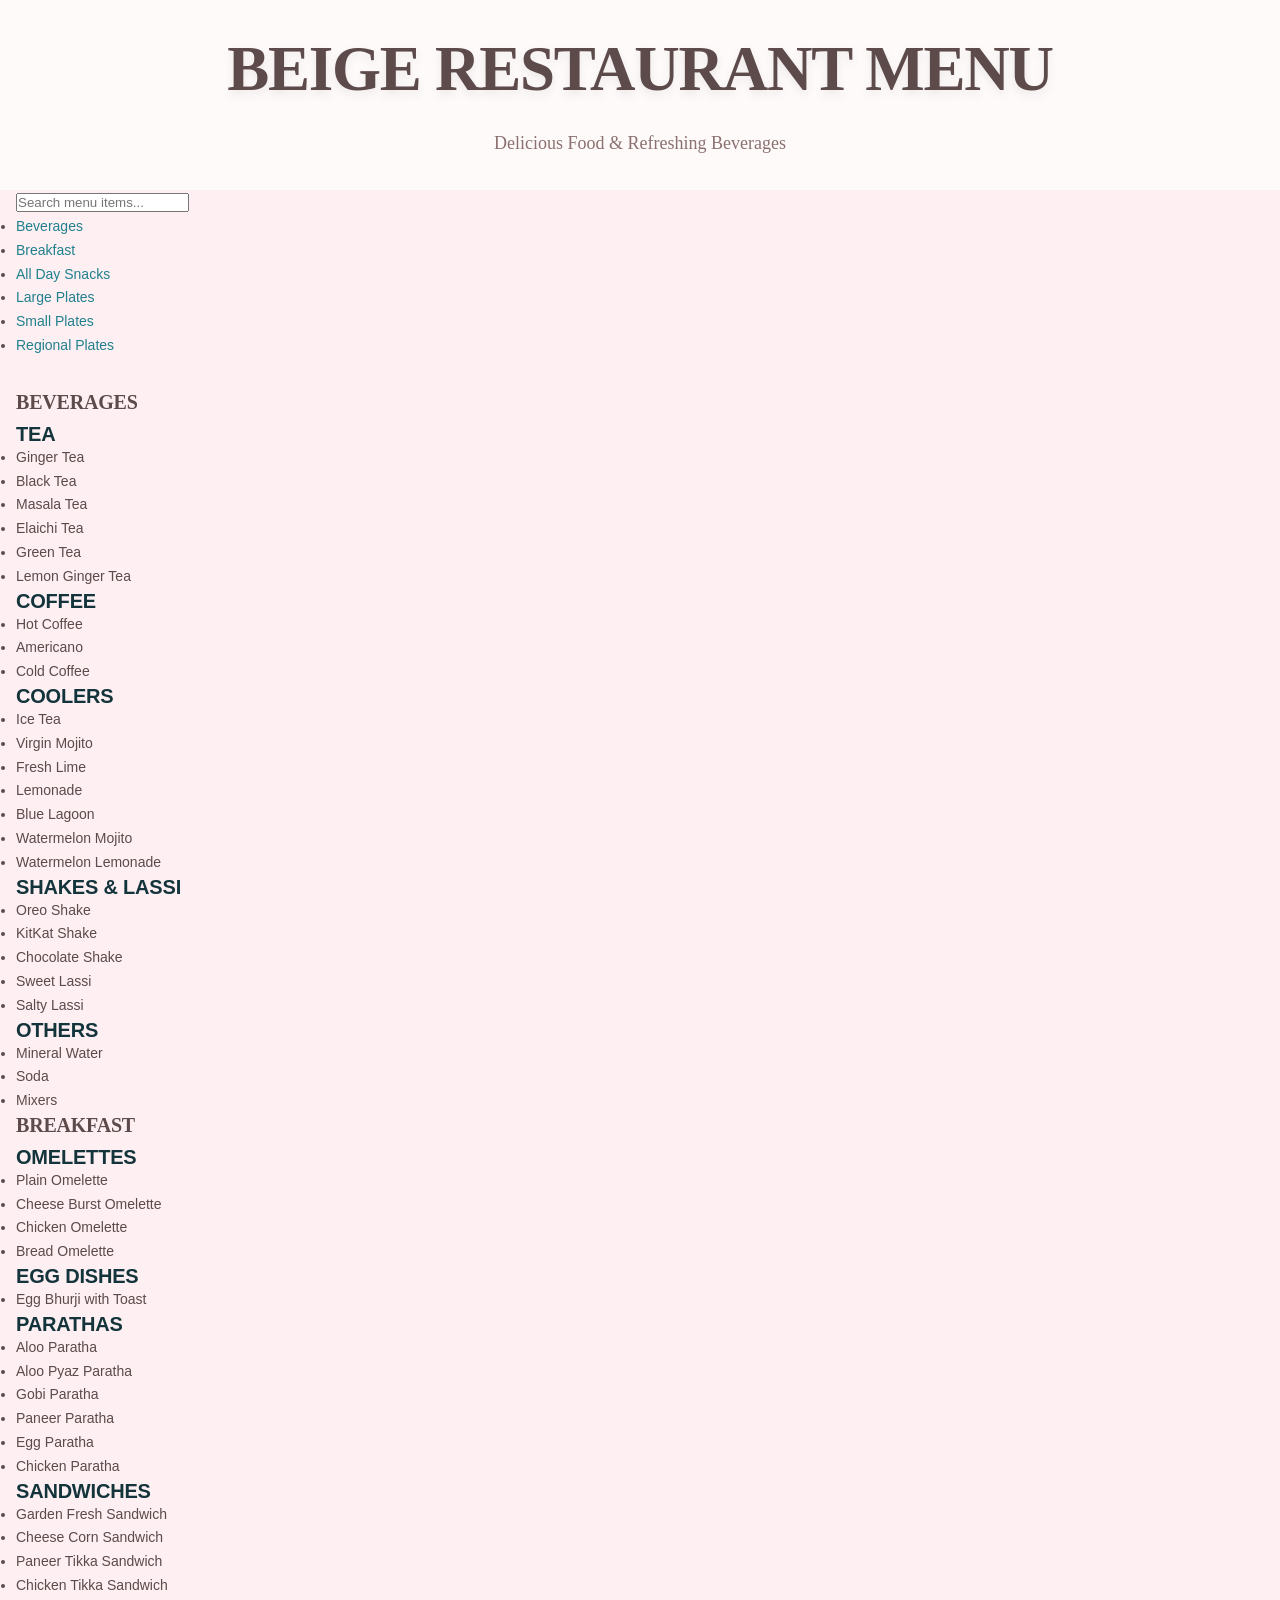
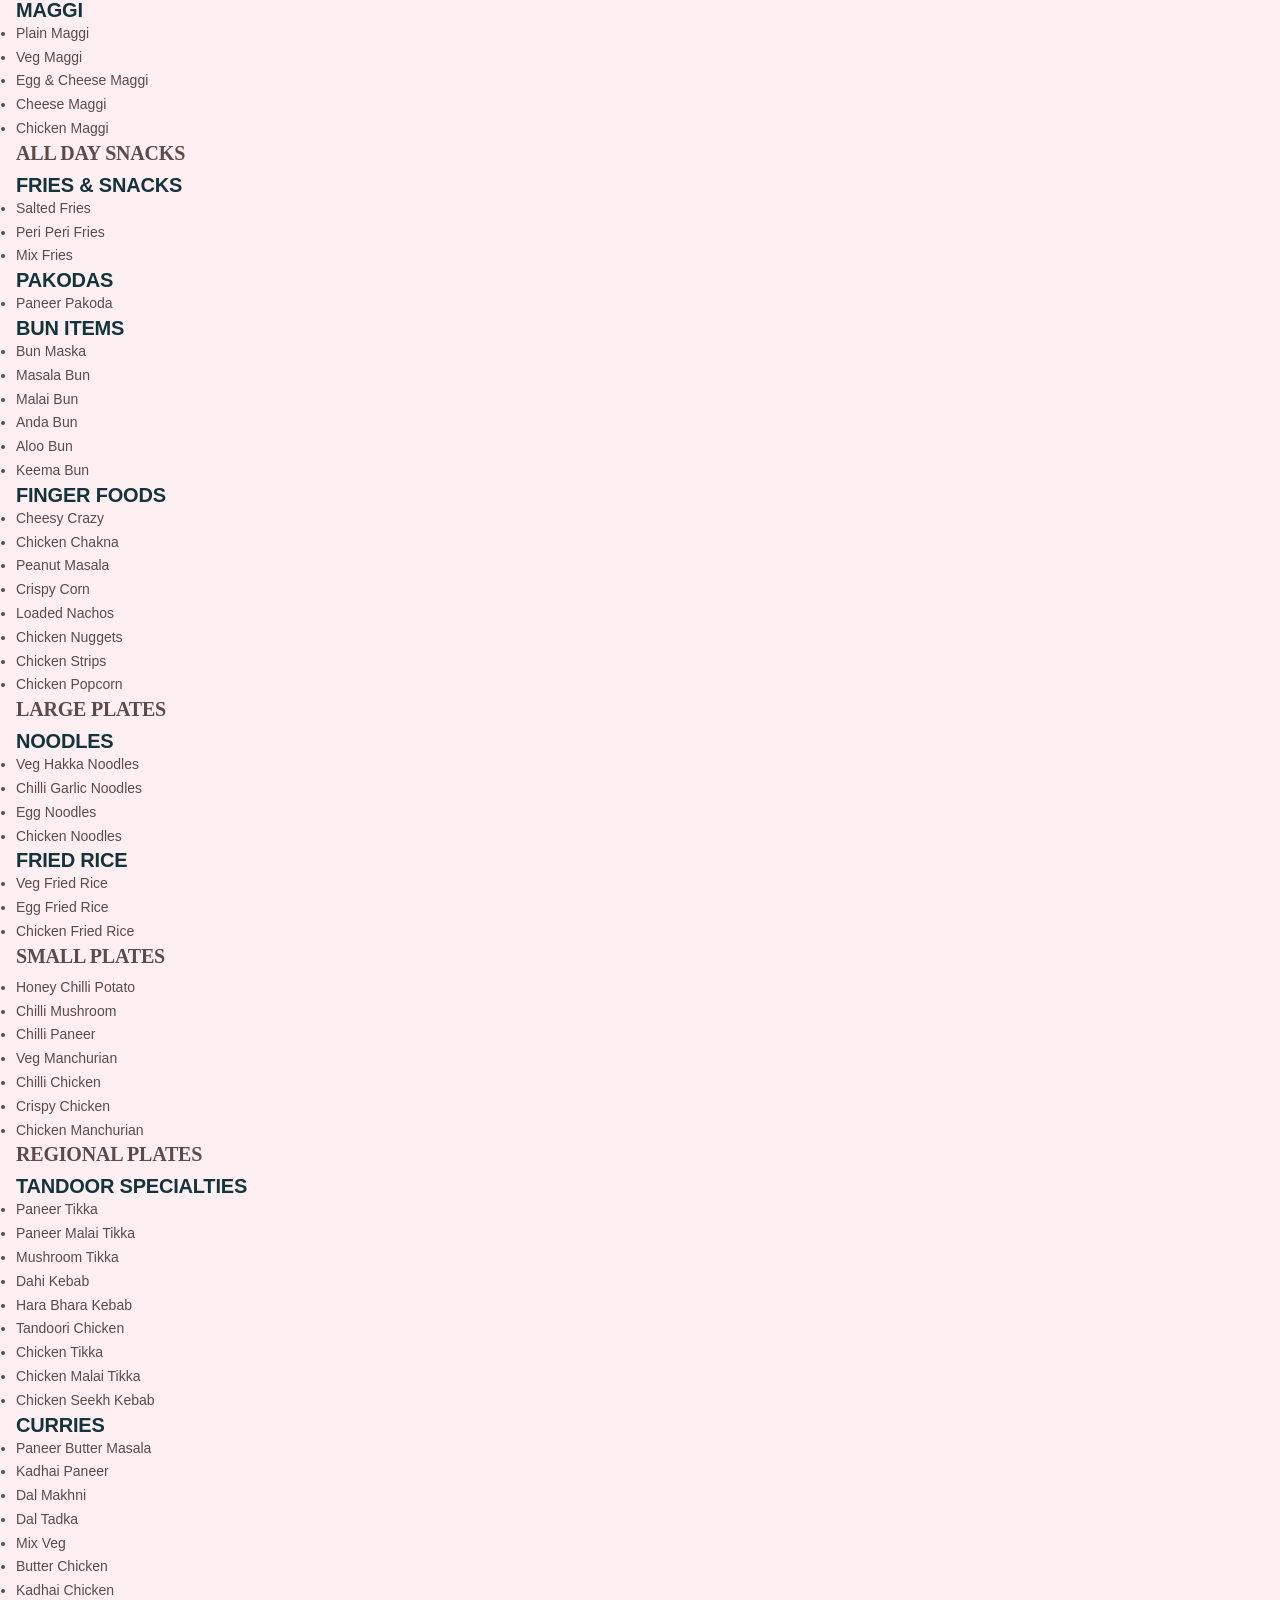
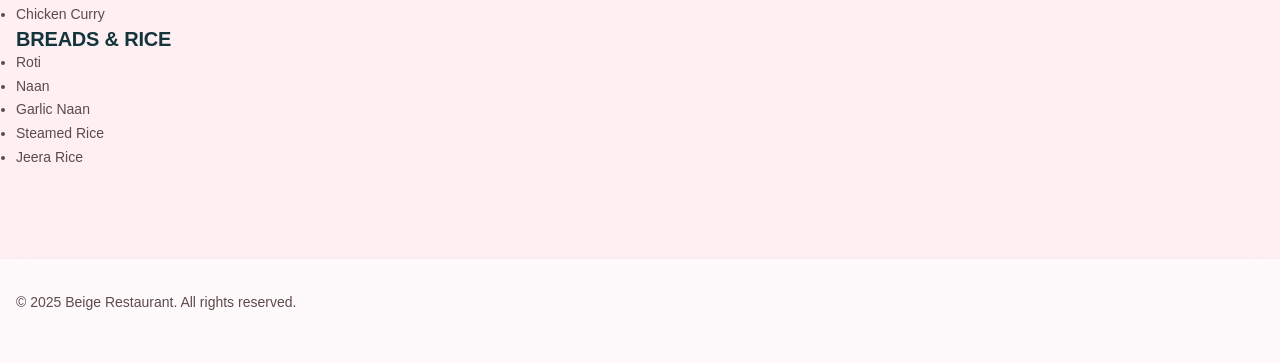
==== commit 2f63ad4b: "improved folder structure" ====
--- a/menu/index.html
+++ b/menu/index.html
@@ -1,84 +1,311 @@
 <!DOCTYPE html>
 <html lang="en">
 <head>
-  <meta charset="UTF-8">
-  <title>The Picnic Story | Menu</title>
-  <meta name="viewport" content="width=device-width, initial-scale=1">
-  <!-- Link your downloaded CSS here (same file as before) -->
-  <link rel="stylesheet" href="../css/style.css">
+    <meta charset="UTF-8">
+    <meta name="viewport" content="width=device-width, initial-scale=1.0">
+    <title>Beige Restaurant Menu</title>
+    <link rel="stylesheet" href="../css/style.css">
+    <link href="https://fonts.googleapis.com/css2?family=Poppins:wght@300;400;500;600;700&display=swap" rel="stylesheet">
 </head>
 <body>
-  <header class="boho-header">
-    <h1>The Picnic Story <span class="boho-flourish">🌸</span></h1>
-    <p class="subtitle">A Boho Picnic Experience</p>
-  </header>
-
-  <main>
-    <section class="menu-section">
-      <h2>BEVERAGES</h2>
-      <ul>
-        <li>Masala Chai</li>
-        <li>Green Tea</li>
-        <li>Black Coffee</li>
-        <li>Iced Latte</li>
-        <li>Lemonade Cooler</li>
-        <li>Mango Lassi</li>
-        <li>Chocolate Shake</li>
-      </ul>
-    </section>
-    <section class="menu-section">
-      <h2>BREAKFAST</h2>
-      <ul>
-        <li>Classic Omelette (Plain / Masala)</li>
-        <li>Aloo Paratha</li>
-        <li>Veg Sandwich</li>
-        <li>Cheese Grilled Toast</li>
-        <li>Egg Bhurji</li>
-        <li>Maggi—Masala / Cheese</li>
-      </ul>
-    </section>
-    <section class="menu-section">
-      <h2>ALL DAY SNACKS</h2>
-      <ul>
-        <li>French Fries</li>
-        <li>Onion Pakoda</li>
-        <li>Bun Maska</li>
-        <li>Panner Fingers</li>
-        <li>Veg Burger</li>
-      </ul>
-    </section>
-    <section class="menu-section">
-      <h2>LARGE PLATES</h2>
-      <ul>
-        <li>Hakka Noodles</li>
-        <li>Fried Rice (Veg / Egg)</li>
-        <li>Chilli Garlic Noodles</li>
-        <li>Pav Bhaji</li>
-      </ul>
-    </section>
-    <section class="menu-section">
-      <h2>SMALL PLATES</h2>
-      <ul>
-        <li>Chilli Potato</li>
-        <li>Veg Manchurian</li>
-        <li>Egg Roll</li>
-        <li>Paneer Tikka</li>
-      </ul>
-    </section>
-    <section class="menu-section">
-      <h2>REGIONAL PLATES</h2>
-      <ul>
-        <li>Butter Chicken</li>
-        <li>Dal Makhani</li>
-        <li>Phulka Roti</li>
-        <li>Jeera Rice</li>
-        <li>Paneer Masala</li>
-      </ul>
-    </section>
-  </main>
-
-  <footer class="boho-footer">
-    <p>Enjoy your picnic! &mdash; The Picnic Story Team 🌷</p>
-  </footer>
+    <!-- Header -->
+    <header class="header">
+        <div class="container">
+            <h1 class="header__title">BEIGE RESTAURANT MENU</h1>
+            <p class="header__subtitle">Delicious Food & Refreshing Beverages</p>
+        </div>
+    </header>
+
+    <!-- Navigation -->
+    <nav class="navbar" id="navbar">
+        <div class="container">
+            <div class="navbar__content">
+                <div class="navbar__search">
+                    <input type="text" id="searchInput" placeholder="Search menu items..." class="search-input">
+                </div>
+                <ul class="navbar__menu">
+                    <li><a href="#beverages" class="nav-link">Beverages</a></li>
+                    <li><a href="#breakfast" class="nav-link">Breakfast</a></li>
+                    <li><a href="#snacks" class="nav-link">All Day Snacks</a></li>
+                    <li><a href="#large-plates" class="nav-link">Large Plates</a></li>
+                    <li><a href="#small-plates" class="nav-link">Small Plates</a></li>
+                    <li><a href="#regional" class="nav-link">Regional Plates</a></li>
+                </ul>
+            </div>
+        </div>
+    </nav>
+
+    <!-- Main Content -->
+    <main class="main">
+        <div class="container">
+            
+            <!-- Beverages Section -->
+            <section id="beverages" class="menu-section">
+                <h2 class="section-title">BEVERAGES</h2>
+                
+                <div class="subsection-grid">
+                    <div class="menu-card">
+                        <h3 class="subsection-title">TEA</h3>
+                        <ul class="menu-list">
+                            <li class="menu-item">Ginger Tea</li>
+                            <li class="menu-item">Black Tea</li>
+                            <li class="menu-item">Masala Tea</li>
+                            <li class="menu-item">Elaichi Tea</li>
+                            <li class="menu-item">Green Tea</li>
+                            <li class="menu-item">Lemon Ginger Tea</li>
+                        </ul>
+                    </div>
+
+                    <div class="menu-card">
+                        <h3 class="subsection-title">COFFEE</h3>
+                        <ul class="menu-list">
+                            <li class="menu-item">Hot Coffee</li>
+                            <li class="menu-item">Americano</li>
+                            <li class="menu-item">Cold Coffee</li>
+                        </ul>
+                    </div>
+
+                    <div class="menu-card">
+                        <h3 class="subsection-title">COOLERS</h3>
+                        <ul class="menu-list">
+                            <li class="menu-item">Ice Tea</li>
+                            <li class="menu-item">Virgin Mojito</li>
+                            <li class="menu-item">Fresh Lime</li>
+                            <li class="menu-item">Lemonade</li>
+                            <li class="menu-item">Blue Lagoon</li>
+                            <li class="menu-item">Watermelon Mojito</li>
+                            <li class="menu-item">Watermelon Lemonade</li>
+                        </ul>
+                    </div>
+
+                    <div class="menu-card">
+                        <h3 class="subsection-title">SHAKES & LASSI</h3>
+                        <ul class="menu-list">
+                            <li class="menu-item">Oreo Shake</li>
+                            <li class="menu-item">KitKat Shake</li>
+                            <li class="menu-item">Chocolate Shake</li>
+                            <li class="menu-item">Sweet Lassi</li>
+                            <li class="menu-item">Salty Lassi</li>
+                        </ul>
+                    </div>
+
+                    <div class="menu-card">
+                        <h3 class="subsection-title">OTHERS</h3>
+                        <ul class="menu-list">
+                            <li class="menu-item">Mineral Water</li>
+                            <li class="menu-item">Soda</li>
+                            <li class="menu-item">Mixers</li>
+                        </ul>
+                    </div>
+                </div>
+            </section>
+
+            <!-- Breakfast Section -->
+            <section id="breakfast" class="menu-section">
+                <h2 class="section-title">BREAKFAST</h2>
+                
+                <div class="subsection-grid">
+                    <div class="menu-card">
+                        <h3 class="subsection-title">OMELETTES</h3>
+                        <ul class="menu-list">
+                            <li class="menu-item">Plain Omelette</li>
+                            <li class="menu-item">Cheese Burst Omelette</li>
+                            <li class="menu-item">Chicken Omelette</li>
+                            <li class="menu-item">Bread Omelette</li>
+                        </ul>
+                    </div>
+
+                    <div class="menu-card">
+                        <h3 class="subsection-title">EGG DISHES</h3>
+                        <ul class="menu-list">
+                            <li class="menu-item">Egg Bhurji with Toast</li>
+                        </ul>
+                    </div>
+
+                    <div class="menu-card">
+                        <h3 class="subsection-title">PARATHAS</h3>
+                        <ul class="menu-list">
+                            <li class="menu-item">Aloo Paratha</li>
+                            <li class="menu-item">Aloo Pyaz Paratha</li>
+                            <li class="menu-item">Gobi Paratha</li>
+                            <li class="menu-item">Paneer Paratha</li>
+                            <li class="menu-item">Egg Paratha</li>
+                            <li class="menu-item">Chicken Paratha</li>
+                        </ul>
+                    </div>
+
+                    <div class="menu-card">
+                        <h3 class="subsection-title">SANDWICHES</h3>
+                        <ul class="menu-list">
+                            <li class="menu-item">Garden Fresh Sandwich</li>
+                            <li class="menu-item">Cheese Corn Sandwich</li>
+                            <li class="menu-item">Paneer Tikka Sandwich</li>
+                            <li class="menu-item">Chicken Tikka Sandwich</li>
+                        </ul>
+                    </div>
+
+                    <div class="menu-card">
+                        <h3 class="subsection-title">MAGGI</h3>
+                        <ul class="menu-list">
+                            <li class="menu-item">Plain Maggi</li>
+                            <li class="menu-item">Veg Maggi</li>
+                            <li class="menu-item">Egg & Cheese Maggi</li>
+                            <li class="menu-item">Cheese Maggi</li>
+                            <li class="menu-item">Chicken Maggi</li>
+                        </ul>
+                    </div>
+                </div>
+            </section>
+
+            <!-- All Day Snacks Section -->
+            <section id="snacks" class="menu-section">
+                <h2 class="section-title">ALL DAY SNACKS</h2>
+                
+                <div class="subsection-grid">
+                    <div class="menu-card">
+                        <h3 class="subsection-title">FRIES & SNACKS</h3>
+                        <ul class="menu-list">
+                            <li class="menu-item">Salted Fries</li>
+                            <li class="menu-item">Peri Peri Fries</li>
+                            <li class="menu-item">Mix Fries</li>
+                        </ul>
+                    </div>
+
+                    <div class="menu-card">
+                        <h3 class="subsection-title">PAKODAS</h3>
+                        <ul class="menu-list">
+                            <li class="menu-item">Paneer Pakoda</li>
+                        </ul>
+                    </div>
+
+                    <div class="menu-card">
+                        <h3 class="subsection-title">BUN ITEMS</h3>
+                        <ul class="menu-list">
+                            <li class="menu-item">Bun Maska</li>
+                            <li class="menu-item">Masala Bun</li>
+                            <li class="menu-item">Malai Bun</li>
+                            <li class="menu-item">Anda Bun</li>
+                            <li class="menu-item">Aloo Bun</li>
+                            <li class="menu-item">Keema Bun</li>
+                        </ul>
+                    </div>
+
+                    <div class="menu-card">
+                        <h3 class="subsection-title">FINGER FOODS</h3>
+                        <ul class="menu-list">
+                            <li class="menu-item">Cheesy Crazy</li>
+                            <li class="menu-item">Chicken Chakna</li>
+                            <li class="menu-item">Peanut Masala</li>
+                            <li class="menu-item">Crispy Corn</li>
+                            <li class="menu-item">Loaded Nachos</li>
+                            <li class="menu-item">Chicken Nuggets</li>
+                            <li class="menu-item">Chicken Strips</li>
+                            <li class="menu-item">Chicken Popcorn</li>
+                        </ul>
+                    </div>
+                </div>
+            </section>
+
+            <!-- Large Plates Section -->
+            <section id="large-plates" class="menu-section">
+                <h2 class="section-title">LARGE PLATES</h2>
+                
+                <div class="subsection-grid">
+                    <div class="menu-card">
+                        <h3 class="subsection-title">NOODLES</h3>
+                        <ul class="menu-list">
+                            <li class="menu-item">Veg Hakka Noodles</li>
+                            <li class="menu-item">Chilli Garlic Noodles</li>
+                            <li class="menu-item">Egg Noodles</li>
+                            <li class="menu-item">Chicken Noodles</li>
+                        </ul>
+                    </div>
+
+                    <div class="menu-card">
+                        <h3 class="subsection-title">FRIED RICE</h3>
+                        <ul class="menu-list">
+                            <li class="menu-item">Veg Fried Rice</li>
+                            <li class="menu-item">Egg Fried Rice</li>
+                            <li class="menu-item">Chicken Fried Rice</li>
+                        </ul>
+                    </div>
+                </div>
+            </section>
+
+            <!-- Small Plates Section -->
+            <section id="small-plates" class="menu-section">
+                <h2 class="section-title">SMALL PLATES</h2>
+                
+                <div class="menu-card menu-card--single">
+                    <ul class="menu-list menu-list--columns">
+                        <li class="menu-item">Honey Chilli Potato</li>
+                        <li class="menu-item">Chilli Mushroom</li>
+                        <li class="menu-item">Chilli Paneer</li>
+                        <li class="menu-item">Veg Manchurian</li>
+                        <li class="menu-item">Chilli Chicken</li>
+                        <li class="menu-item">Crispy Chicken</li>
+                        <li class="menu-item">Chicken Manchurian</li>
+                    </ul>
+                </div>
+            </section>
+
+            <!-- Regional Plates Section -->
+            <section id="regional" class="menu-section">
+                <h2 class="section-title">REGIONAL PLATES</h2>
+                
+                <div class="subsection-grid">
+                    <div class="menu-card">
+                        <h3 class="subsection-title">TANDOOR SPECIALTIES</h3>
+                        <ul class="menu-list">
+                            <li class="menu-item">Paneer Tikka</li>
+                            <li class="menu-item">Paneer Malai Tikka</li>
+                            <li class="menu-item">Mushroom Tikka</li>
+                            <li class="menu-item">Dahi Kebab</li>
+                            <li class="menu-item">Hara Bhara Kebab</li>
+                            <li class="menu-item">Tandoori Chicken</li>
+                            <li class="menu-item">Chicken Tikka</li>
+                            <li class="menu-item">Chicken Malai Tikka</li>
+                            <li class="menu-item">Chicken Seekh Kebab</li>
+                        </ul>
+                    </div>
+
+                    <div class="menu-card">
+                        <h3 class="subsection-title">CURRIES</h3>
+                        <ul class="menu-list">
+                            <li class="menu-item">Paneer Butter Masala</li>
+                            <li class="menu-item">Kadhai Paneer</li>
+                            <li class="menu-item">Dal Makhni</li>
+                            <li class="menu-item">Dal Tadka</li>
+                            <li class="menu-item">Mix Veg</li>
+                            <li class="menu-item">Butter Chicken</li>
+                            <li class="menu-item">Kadhai Chicken</li>
+                            <li class="menu-item">Chicken Curry</li>
+                        </ul>
+                    </div>
+
+                    <div class="menu-card">
+                        <h3 class="subsection-title">BREADS & RICE</h3>
+                        <ul class="menu-list">
+                            <li class="menu-item">Roti</li>
+                            <li class="menu-item">Naan</li>
+                            <li class="menu-item">Garlic Naan</li>
+                            <li class="menu-item">Steamed Rice</li>
+                            <li class="menu-item">Jeera Rice</li>
+                        </ul>
+                    </div>
+                </div>
+            </section>
+
+        </div>
+    </main>
+
+    <!-- Footer -->
+    <footer class="footer">
+        <div class="container">
+            <p>&copy; 2025 Beige Restaurant. All rights reserved.</p>
+        </div>
+    </footer>
+
+    <script src="app.js"></script>
 </body>
-</html>
+</html>
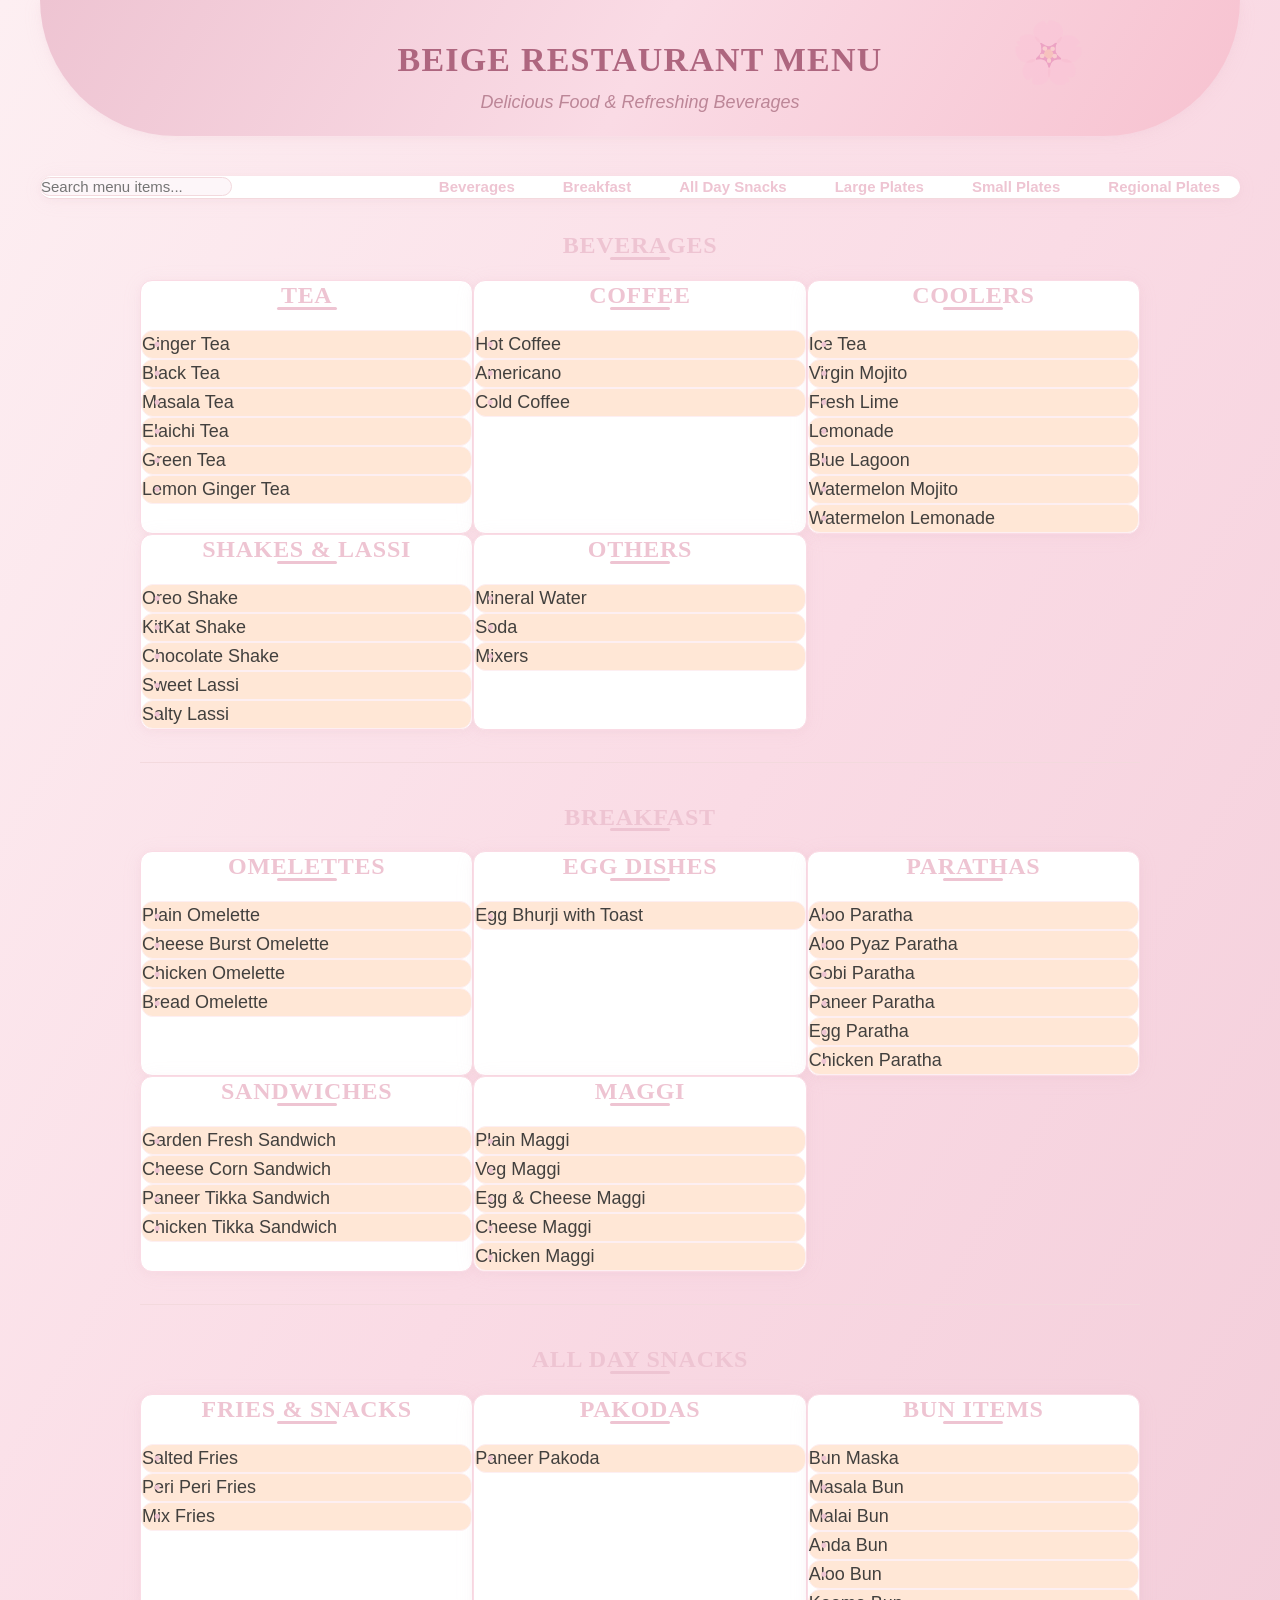
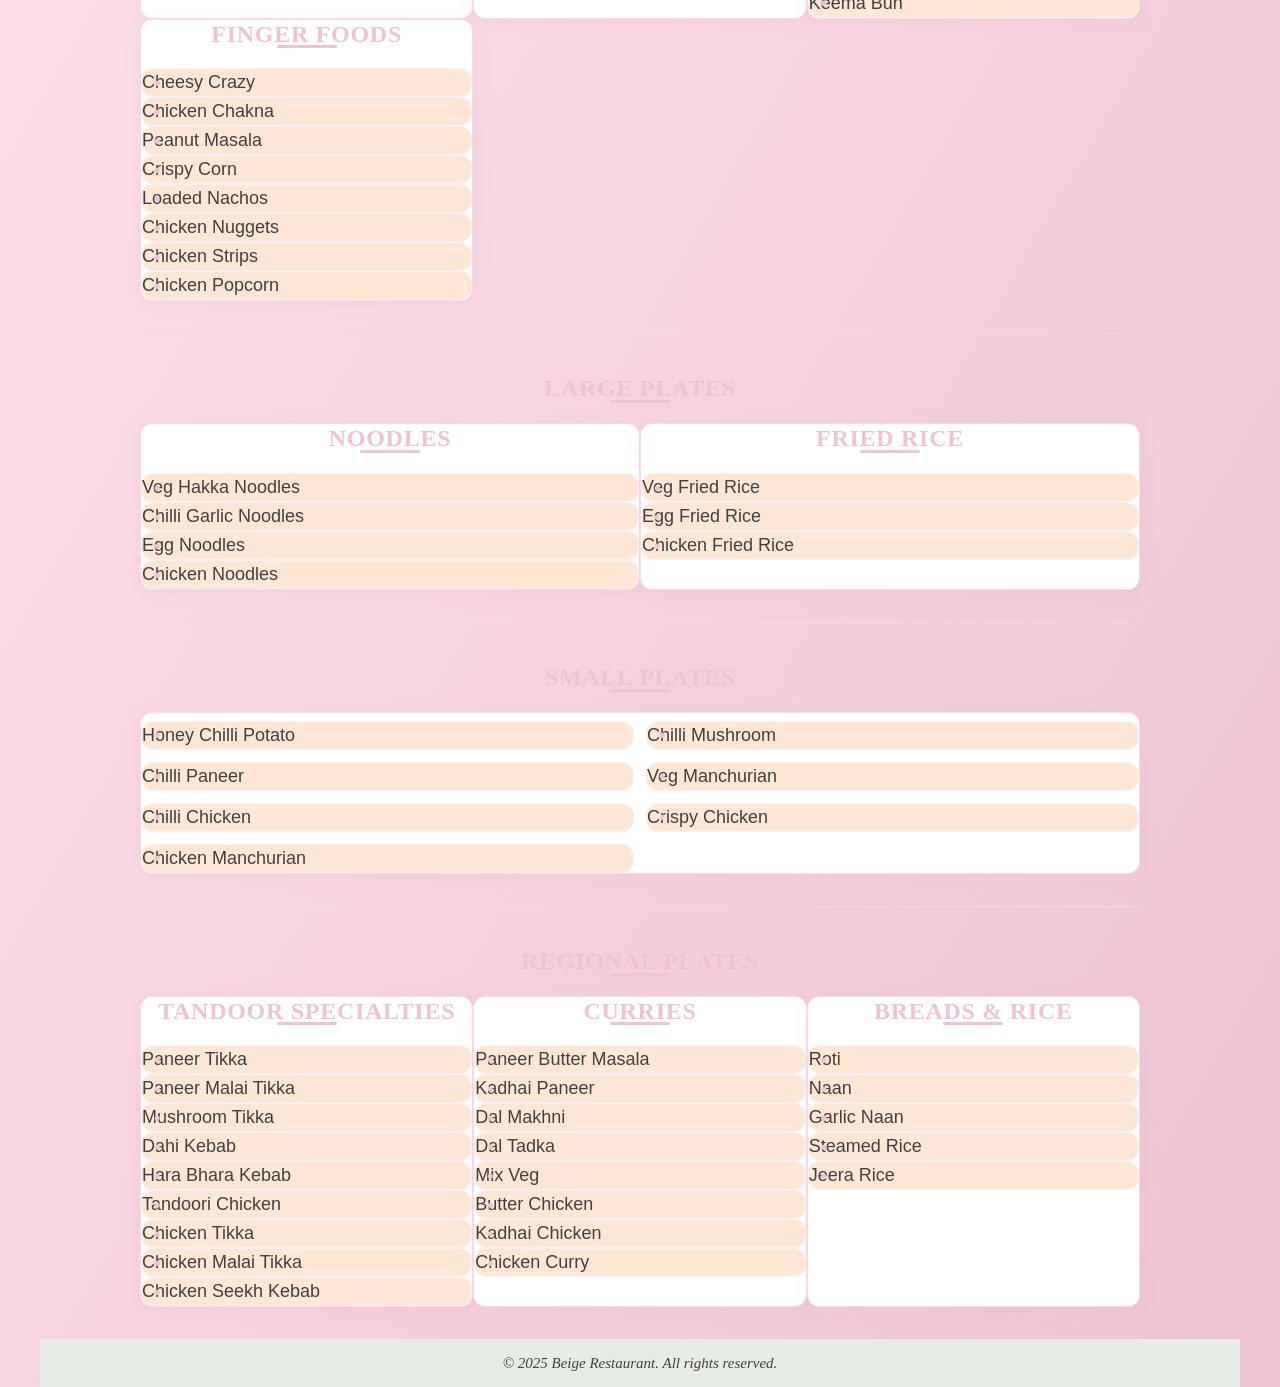
==== commit c540d67b: "improved folder structure" ====
--- a/menu/index.html
+++ b/menu/index.html
@@ -4,7 +4,7 @@
     <meta charset="UTF-8">
     <meta name="viewport" content="width=device-width, initial-scale=1.0">
     <title>Beige Restaurant Menu</title>
-    <link rel="stylesheet" href="../css/style.css">
+    <link rel="stylesheet" href="style.css">
     <link href="https://fonts.googleapis.com/css2?family=Poppins:wght@300;400;500;600;700&display=swap" rel="stylesheet">
 </head>
 <body>
--- a/menu/style.css
+++ b/menu/style.css
@@ -0,0 +1,664 @@
+/* ============================= */
+/* The Picnic Story Boho Theme CSS */
+/* ============================= */
+
+:root {
+  /* Boho Picnic Brand Colors */
+  --color-white: #fff;
+  --color-black: #1c1b18;
+  --color-blush-50: #fdf6f9;
+  --color-blush-100: #fdeff2;
+  --color-blush-200: #fadbe5;
+  --color-blush-300: #f7c2d0;
+  --color-peach: #ffe7d6;
+  --color-cream: #fff9f3;
+  --color-gold-accent: #eec58a;
+  --color-sage: #e7ede5;
+  --color-green: #c6dbc6;
+  --color-beige-light: #f6e3db;
+  --color-brown: #bfa58a;
+  --color-muted-pink: #eec4d2;
+  --color-gray: #7e7970;
+  --color-warm-gray: #bdb5ad;
+
+  --color-boho-gradient: linear-gradient(120deg,#fdeff2 0%,#fadbe5 40%,#eec4d2 100%);
+  --color-boho-gradient-dark: linear-gradient(120deg,#eec4d2 0%,#fadbe5 50%,#f7c2d0 100%);
+
+  /* Theme Tokens */
+  --color-background: var(--color-blush-50);
+  --color-surface: var(--color-white);
+  --color-text: #42403e;
+  --color-text-secondary: #9f948e;
+  --color-primary: #eec4d2;
+  --color-primary-hover: #fadbe5;
+  --color-primary-active: #f7c2d0;
+  --color-secondary: #ffe7d6;
+  --color-border: #f3d9dd;
+  --color-btn-primary-text: #a15b61;
+  --color-card-border: #fadbe5;
+  --color-error: #fa5c67;
+  --color-success: #b6dcbe;
+  --color-warning: #ffeab5;
+  --color-info: #c3bfcf;
+
+  /* Typography */
+  --font-family-base: 'Inter', 'Lato', Arial, sans-serif;
+  --font-family-heading: 'Playfair Display', 'Quicksand', serif;
+  --font-size-base: 15px;
+  --font-size-lg: 18px;
+  --font-size-xl: 24px;
+  --font-size-xxl: 34px;
+  --font-weight-normal: 400;
+  --font-weight-semibold: 600;
+  --font-weight-bold: 700;
+  --line-height-tight: 1.2;
+  --line-height-normal: 1.5;
+
+  /* Radius & Shadow */
+  --radius-base: 12px;
+  --radius-full: 9999px;
+  --shadow-card: 0 2px 20px 0 rgb(224 185 197 / 9%), 0 1.5px 7px 0 rgb(213 159 179 / 7%);
+  --shadow-hover: 0 4px 32px 0 rgb(230 174 186 / 16%);
+  --shadow-inset: inset 0 2px 4px rgb(248 214 224 / 8%);
+
+  /* Spacing */
+  --space-4: 4px;
+  --space-8: 8px;
+  --space-12: 12px;
+  --space-20: 20px;
+  --space-32: 32px;
+  --space-40: 40px;
+}
+
+/* Dark mode (optional tweak) */
+@media (prefers-color-scheme: dark) {
+  :root {
+    --color-background: #2e222b;
+    --color-surface: #40313c;
+    --color-text: #f8e6ef;
+    --color-text-secondary: #dabaca;
+    --color-primary: #dba5b6;
+    --color-boho-gradient: linear-gradient(120deg,#40313c 0%,#684e5d 100%);
+    --color-border: #684e5d;
+  }
+}
+
+
+/* --------------------------- */
+/* Base Styles */
+/* --------------------------- */
+
+html {
+  font-size: var(--font-size-base);
+  font-family: var(--font-family-base);
+  line-height: var(--line-height-normal);
+  color: var(--color-text);
+  background: var(--color-boho-gradient);
+  -webkit-font-smoothing: antialiased;
+  scroll-behavior: smooth;
+  box-sizing: border-box;
+  min-height: 100vh;
+}
+
+*,
+*::before,
+*::after {
+  box-sizing: inherit;
+  margin: 0;
+  padding: 0;
+}
+
+body {
+  background: var(--color-boho-gradient);
+  color: var(--color-text);
+  font-family: var(--font-family-base);
+  line-height: var(--line-height-normal);
+  min-height: 100vh;
+  padding: 0 var(--space-16);
+}
+
+/* --------------------------- */
+/* Typography */
+/* --------------------------- */
+
+h1, h2, h3, h4, h5, h6 {
+  font-family: var(--font-family-heading);
+  font-weight: var(--font-weight-semibold);
+  line-height: var(--line-height-tight);
+  letter-spacing: 0.03em;
+  color: var(--color-primary);
+}
+
+h1 {
+  font-size: var(--font-size-xxl);
+  letter-spacing: 0.07em;
+  margin-bottom: var(--space-12);
+}
+
+h2 {
+  font-size: var(--font-size-xl);
+  margin-bottom: var(--space-20);
+}
+
+h3 {
+  font-size: var(--font-size-lg);
+  margin-bottom: var(--space-16);
+}
+
+p {
+  color: var(--color-text);
+  font-weight: var(--font-weight-normal);
+  margin-bottom: var(--space-16);
+  line-height: var(--line-height-normal);
+}
+
+/* Links */
+a {
+  color: var(--color-primary);
+  text-decoration: none;
+  font-weight: var(--font-weight-semibold);
+  transition: color 0.25s ease;
+}
+
+a:hover,
+a:focus {
+  color: var(--color-primary-hover);
+  outline: none;
+}
+
+/* --------------------------- */
+/* Header */
+/* --------------------------- */
+
+.header {
+  background: var(--color-boho-gradient-dark);
+  padding: var(--space-40) 0 var(--space-20) 0;
+  text-align: center;
+  border-bottom-left-radius: var(--radius-full);
+  border-bottom-right-radius: var(--radius-full);
+  position: relative;
+  overflow: visible;
+  box-shadow: var(--shadow-card);
+  margin-bottom: var(--space-40);
+}
+
+.header__title {
+  font-family: var(--font-family-heading);
+  color: #ae667f;
+  font-size: var(--font-size-xxl);
+  letter-spacing: 1.2px;
+  margin-bottom: var(--space-8);
+}
+
+.header__subtitle {
+  color: #bc8697;
+  font-style: italic;
+  font-size: var(--font-size-lg);
+}
+
+.header::after {
+  content: "🌸";
+  font-size: 60px;
+  position: absolute;
+  right: 12vw;
+  top: 8px;
+  opacity: 0.2;
+  user-select: none;
+  pointer-events: none;
+}
+
+/* --------------------------- */
+/* Navigation */
+/* --------------------------- */
+
+.navbar {
+  background-color: var(--color-surface);
+  border-bottom: 1.5px solid var(--color-border);
+  position: sticky;
+  top: 0;
+  z-index: 100;
+  box-shadow: var(--shadow-card);
+  padding: var(--space-12) var(--space-16);
+  margin-bottom: var(--space-32);
+  border-radius: var(--radius-base);
+}
+
+.navbar__content {
+  display: flex;
+  flex-wrap: wrap;
+  justify-content: center;
+  gap: var(--space-8);
+  align-items: center;
+}
+
+.search-input {
+  flex: 1 1 300px;
+  max-width: 400px;
+  padding: var(--space-12) var(--space-16);
+  border: 1.5px solid var(--color-border);
+  border-radius: var(--radius-full);
+  font-size: var(--font-size-base);
+  background-color: var(--color-background);
+  color: var(--color-text);
+  transition: border-color 0.25s ease;
+}
+
+.search-input:focus {
+  outline: none;
+  border-color: var(--color-primary);
+  box-shadow: 0 0 10px var(--color-primary-hover);
+}
+
+.navbar__menu {
+  list-style: none;
+  display: flex;
+  flex-wrap: wrap;
+  gap: var(--space-8);
+  justify-content: center;
+}
+
+.nav-link {
+  padding: var(--space-8) var(--space-20);
+  color: var(--color-primary);
+  font-weight: var(--font-weight-semibold);
+  font-size: var(--font-size-sm);
+  border-radius: var(--radius-full);
+  cursor: pointer;
+  transition: all 0.25s ease;
+  user-select: none;
+}
+
+.nav-link:hover,
+.nav-link.active {
+  background-color: var(--color-primary);
+  color: var(--color-btn-primary-text);
+  transform: translateY(-2px);
+}
+
+/* --------------------------- */
+/* Main Sections and Menu Cards */
+/* --------------------------- */
+
+.main {
+  max-width: 1000px;
+  margin: 0 auto;
+}
+
+.menu-section {
+  margin-bottom: var(--space-40);
+  padding-bottom: var(--space-32);
+  border-bottom: 1px solid var(--color-border);
+}
+
+.menu-section:last-child {
+  border-bottom: none;
+  margin-bottom: 0;
+}
+
+.section-title,
+.subsection-title {
+  font-family: var(--font-family-heading);
+  color: var(--color-primary);
+  font-size: var(--font-size-xl);
+  margin-bottom: var(--space-20);
+  text-align: center;
+  position: relative;
+  padding-bottom: var(--space-16);
+}
+
+.section-title::after,
+.subsection-title::after {
+  content: '';
+  position: absolute;
+  bottom: 0;
+  left: 50%;
+  transform: translateX(-50%);
+  width: 60px;
+  height: 3px;
+  background: var(--color-primary);
+  border-radius: var(--radius-full);
+}
+
+.subsection-grid {
+  display: grid;
+  grid-template-columns: repeat(auto-fit, minmax(280px, 1fr));
+  gap: var(--space-24);
+}
+
+.menu-card {
+  background-color: var(--color-surface);
+  border: 1.5px solid var(--color-card-border);
+  border-radius: var(--radius-base);
+  padding: var(--space-24);
+  box-shadow: var(--shadow-card);
+  transition: box-shadow 0.25s ease, border-color 0.25s ease;
+  cursor: default;
+}
+
+.menu-card:hover {
+  box-shadow: var(--shadow-hover);
+  border-color: var(--color-primary);
+}
+
+.menu-card--single {
+  max-width: none;
+  grid-column: 1 / -1;
+}
+
+.menu-list {
+  list-style: none;
+  padding-left: 0;
+  margin-top: var(--space-8);
+}
+
+.menu-list--columns {
+  display: grid;
+  grid-template-columns: repeat(auto-fit, minmax(200px, 1fr));
+  gap: var(--space-12);
+}
+
+.menu-item {
+  background: var(--color-peach);
+  border-radius: var(--radius-base);
+  font-size: var(--font-size-lg);
+  color: var(--color-text);
+  padding: var(--space-12) var(--space-16);
+  border: 1px solid var(--color-blush-100);
+  transition: background 0.2s ease, box-shadow 0.2s ease, border-color 0.2s ease;
+  position: relative;
+  cursor: pointer;
+  user-select: none;
+}
+
+.menu-item::before {
+  content: '•';
+  color: var(--color-primary);
+  font-weight: var(--font-weight-bold);
+  margin-right: var(--space-8);
+  position: absolute;
+  left: 12px;
+  top: 50%;
+  transform: translateY(-50%);
+}
+
+.menu-item:hover {
+  background: var(--color-blush-200);
+  color: #aa3772;
+  border-color: var(--color-primary-hover);
+  box-shadow: var(--shadow-inset);
+}
+
+.menu-item:last-child {
+  margin-bottom: 0;
+}
+
+/* Highlight for searched items */
+.menu-item.highlighted {
+  background-color: var(--color-primary);
+  color: var(--color-btn-primary-text);
+  animation: pulse 0.5s ease-in-out;
+}
+
+@keyframes pulse {
+  0% { transform: scale(1); }
+  50% { transform: scale(1.02); }
+  100% { transform: scale(1); }
+}
+
+/* Hidden items during search */
+.menu-item.hidden,
+.menu-card.hidden,
+.menu-section.hidden {
+  display: none;
+}
+
+/* --------------------------- */
+/* Buttons */
+/* --------------------------- */
+
+.btn {
+  display: inline-flex;
+  align-items: center;
+  justify-content: center;
+  padding: var(--space-8) var(--space-20);
+  border-radius: var(--radius-full);
+  font-size: var(--font-size-base);
+  font-weight: var(--font-weight-bold);
+  letter-spacing: 0.07em;
+  cursor: pointer;
+  border: none;
+  text-decoration: none;
+  color: var(--color-btn-primary-text);
+  background: linear-gradient(90deg, var(--color-primary), var(--color-primary-hover));
+  box-shadow: 0 1px 12px 0 rgb(185 101 121 / 9%);
+  transition: background 0.25s ease;
+  user-select: none;
+}
+
+.btn:hover,
+.btn:focus {
+  background: linear-gradient(90deg, var(--color-primary-hover) 60%, var(--color-primary-active) 100%);
+  color: #af5975;
+  outline: none;
+}
+
+.btn:disabled {
+  opacity: 0.6;
+  cursor: default;
+}
+
+/* --------------------------- */
+/* Forms and Inputs */
+/* --------------------------- */
+
+.form-control {
+  display: block;
+  width: 100%;
+  padding: var(--space-12);
+  font-size: var(--font-size-base);
+  line-height: 1.4;
+  color: var(--color-text);
+  background-color: var(--color-surface);
+  border: 1.5px solid var(--color-border);
+  border-radius: var(--radius-base);
+  transition: border-color 0.25s ease;
+  font-family: var(--font-family-base);
+  margin-bottom: var(--space-20);
+}
+
+.form-control:focus {
+  border-color: var(--color-primary);
+  outline-offset: 2px;
+  outline-style: solid;
+  outline-color: var(--color-primary-hover);
+  outline-width: 2px;
+}
+
+.form-label {
+  font-weight: var(--font-weight-semibold);
+  margin-bottom: var(--space-8);
+  display: block;
+  color: var(--color-text-secondary);
+}
+
+/* Select with caret */
+select.form-control {
+  -webkit-appearance: none;
+  -moz-appearance: none;
+  appearance: none;
+  background-image: url("data:image/svg+xml,%3Csvg fill='%23aa3772' height='24' viewBox='0 0 24 24' width='24' xmlns='http://www.w3.org/2000/svg'%3E%3Cpath d='M7 10l5 5 5-5z'/%3E%3C/svg%3E");
+  background-repeat: no-repeat;
+  background-position: right 10px center;
+  background-size: 24px 24px;
+  padding-right: 40px;
+}
+
+/* --------------------------- */
+/* Footer */
+/* --------------------------- */
+
+.footer {
+  background: var(--color-sage);
+  color: var(--color-brown);
+  border-top: 1.5px solid var(--color-beige-light);
+  padding: var(--space-12) 0;
+  text-align: center;
+  font-family: var(--font-family-heading);
+  font-style: italic;
+}
+
+/* --------------------------- */
+/* Responsive */
+/* --------------------------- */
+
+@media (min-width: 640px) {
+  body {
+    padding: 0 var(--space-40);
+  }
+
+  .navbar__content {
+    justify-content: space-between;
+  }
+
+  .menu-list--columns {
+    grid-template-columns: repeat(2, 1fr);
+  }
+}
+
+@media (max-width: 768px) {
+  h1 {
+    font-size: var(--font-size-xl);
+  }
+
+  .section-title,
+  .subsection-title {
+    font-size: var(--font-size-lg);
+  }
+
+  .menu-card {
+    padding: var(--space-20);
+  }
+
+  .subsection-grid {
+    grid-template-columns: 1fr;
+  }
+}
+
+/* --------------------------- */
+/* Animations */
+/* --------------------------- */
+
+@keyframes fadeInUp {
+  from {
+    opacity: 0;
+    transform: translateY(20px);
+  }
+
+  to {
+    opacity: 1;
+    transform: translateY(0);
+  }
+}
+
+.menu-item {
+  opacity: 0;
+  animation: fadeInUp 0.6s ease-out forwards;
+}
+
+.menu-item:nth-child(1) {
+  animation-delay: 0.1s;
+}
+
+.menu-item:nth-child(2) {
+  animation-delay: 0.2s;
+}
+
+.menu-item:nth-child(3) {
+  animation-delay: 0.3s;
+}
+
+.menu-item:nth-child(4) {
+  animation-delay: 0.4s;
+}
+
+.menu-item:nth-child(5) {
+  animation-delay: 0.5s;
+}
+
+.menu-item:nth-child(6) {
+  animation-delay: 0.6s;
+}
+
+.menu-item:nth-child(7) {
+  animation-delay: 0.7s;
+}
+
+.menu-item:nth-child(8) {
+  animation-delay: 0.8s;
+}
+
+.menu-item:nth-child(9) {
+  animation-delay: 0.9s;
+}
+
+/* --------------------------- */
+/* Utility Classes */
+/* --------------------------- */
+
+.flex {
+  display: flex;
+}
+
+.flex-col {
+  flex-direction: column;
+}
+
+.items-center {
+  align-items: center;
+}
+
+.justify-center {
+  justify-content: center;
+}
+
+.justify-between {
+  justify-content: space-between;
+}
+
+.gap-4 { gap: var(--space-4); }
+.gap-8 { gap: var(--space-8); }
+.gap-16 { gap: var(--space-16); }
+
+.m-0 { margin: 0; }
+.mt-8 { margin-top: var(--space-8); }
+.mb-8 { margin-bottom: var(--space-8); }
+.mx-8 { margin-left: var(--space-8); margin-right: var(--space-8); }
+.my-8 { margin-top: var(--space-8); margin-bottom: var(--space-8); }
+
+.p-0 { padding: 0; }
+.py-8 { padding-top: var(--space-8); padding-bottom: var(--space-8); }
+.px-8 { padding-left: var(--space-8); padding-right: var(--space-8); }
+.py-16 { padding-top: var(--space-16); padding-bottom: var(--space-16); }
+.px-16 { padding-left: var(--space-16); padding-right: var(--space-16); }
+
+.block { display: block; }
+.hidden { display: none; }
+
+/* Screen reader only */
+.sr-only {
+  position: absolute;
+  width: 1px;
+  height: 1px;
+  padding: 0;
+  margin: -1px;
+  overflow: hidden;
+  clip: rect(0 0 0 0);
+  white-space: nowrap;
+  border: 0;
+}
+
+/* Focus outline */
+:focus-visible {
+  outline: 3px solid var(--color-primary-hover);
+  outline-offset: 3px;
+}
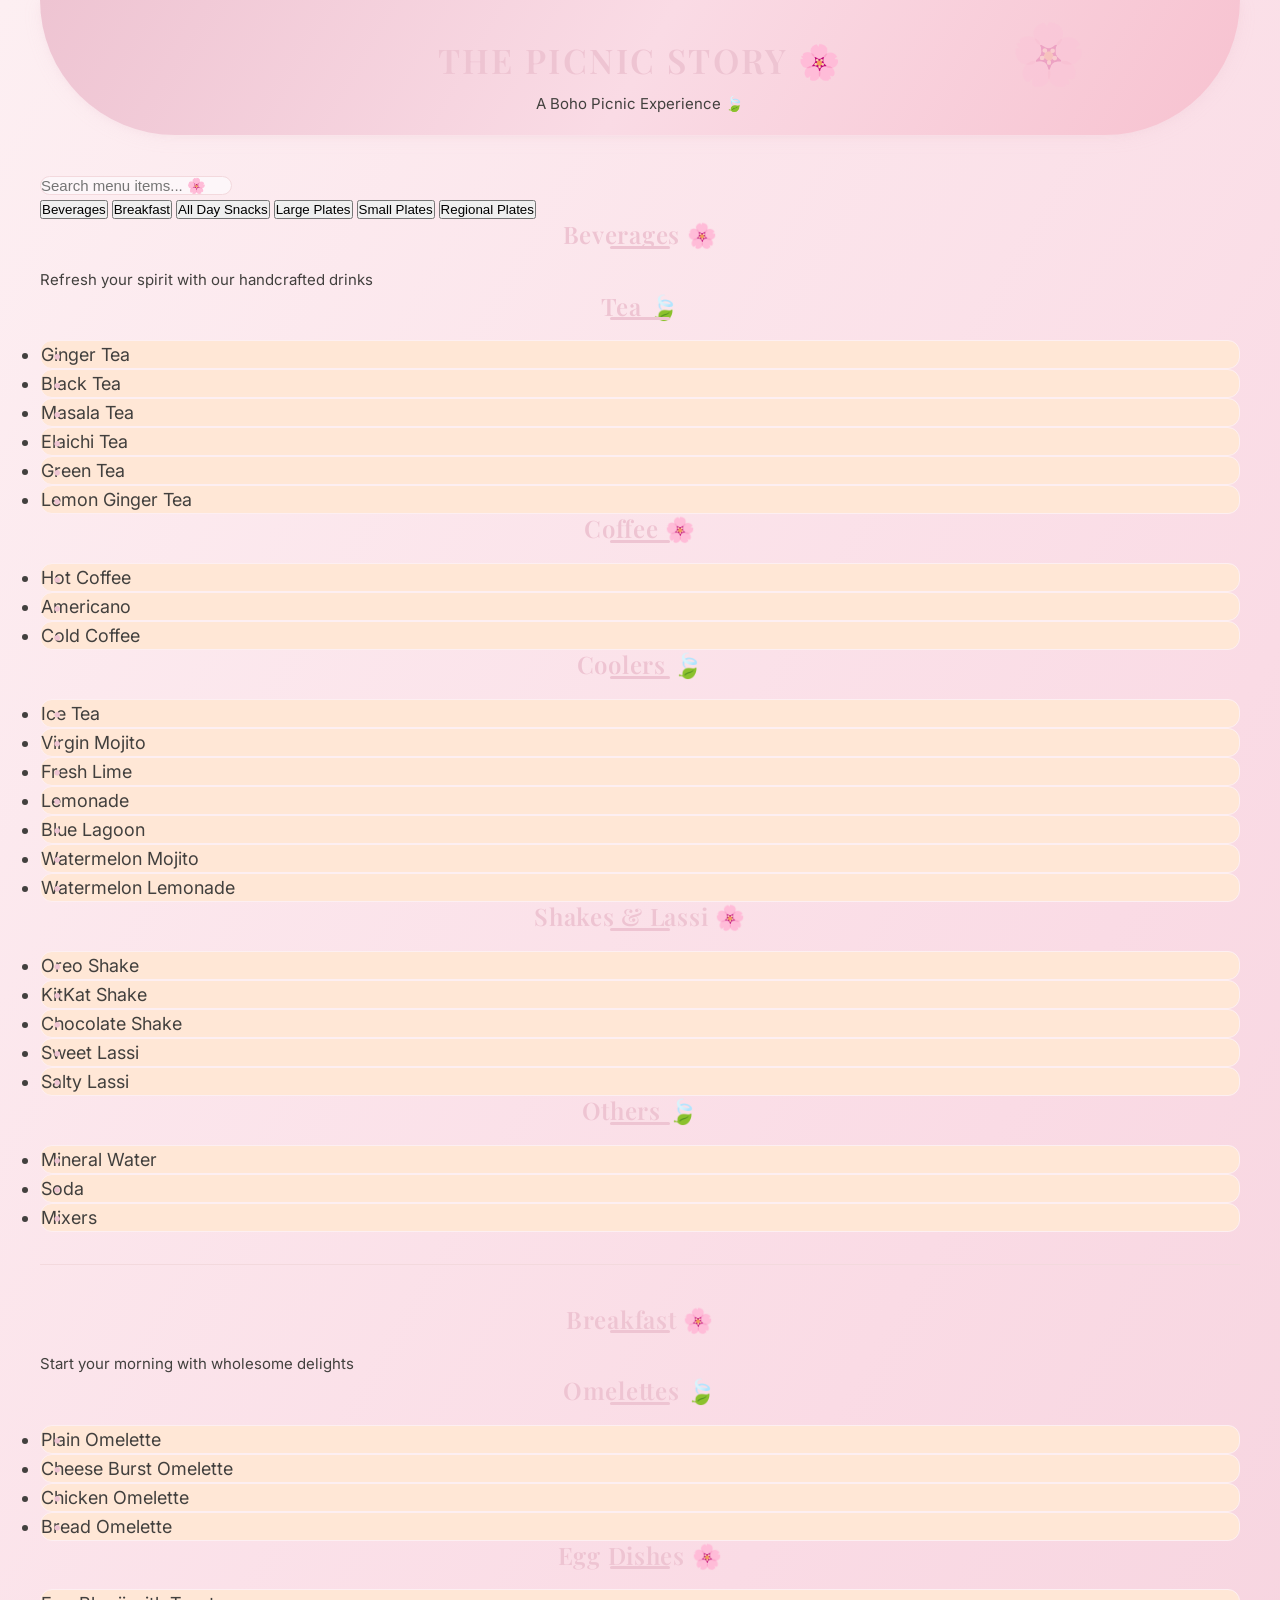
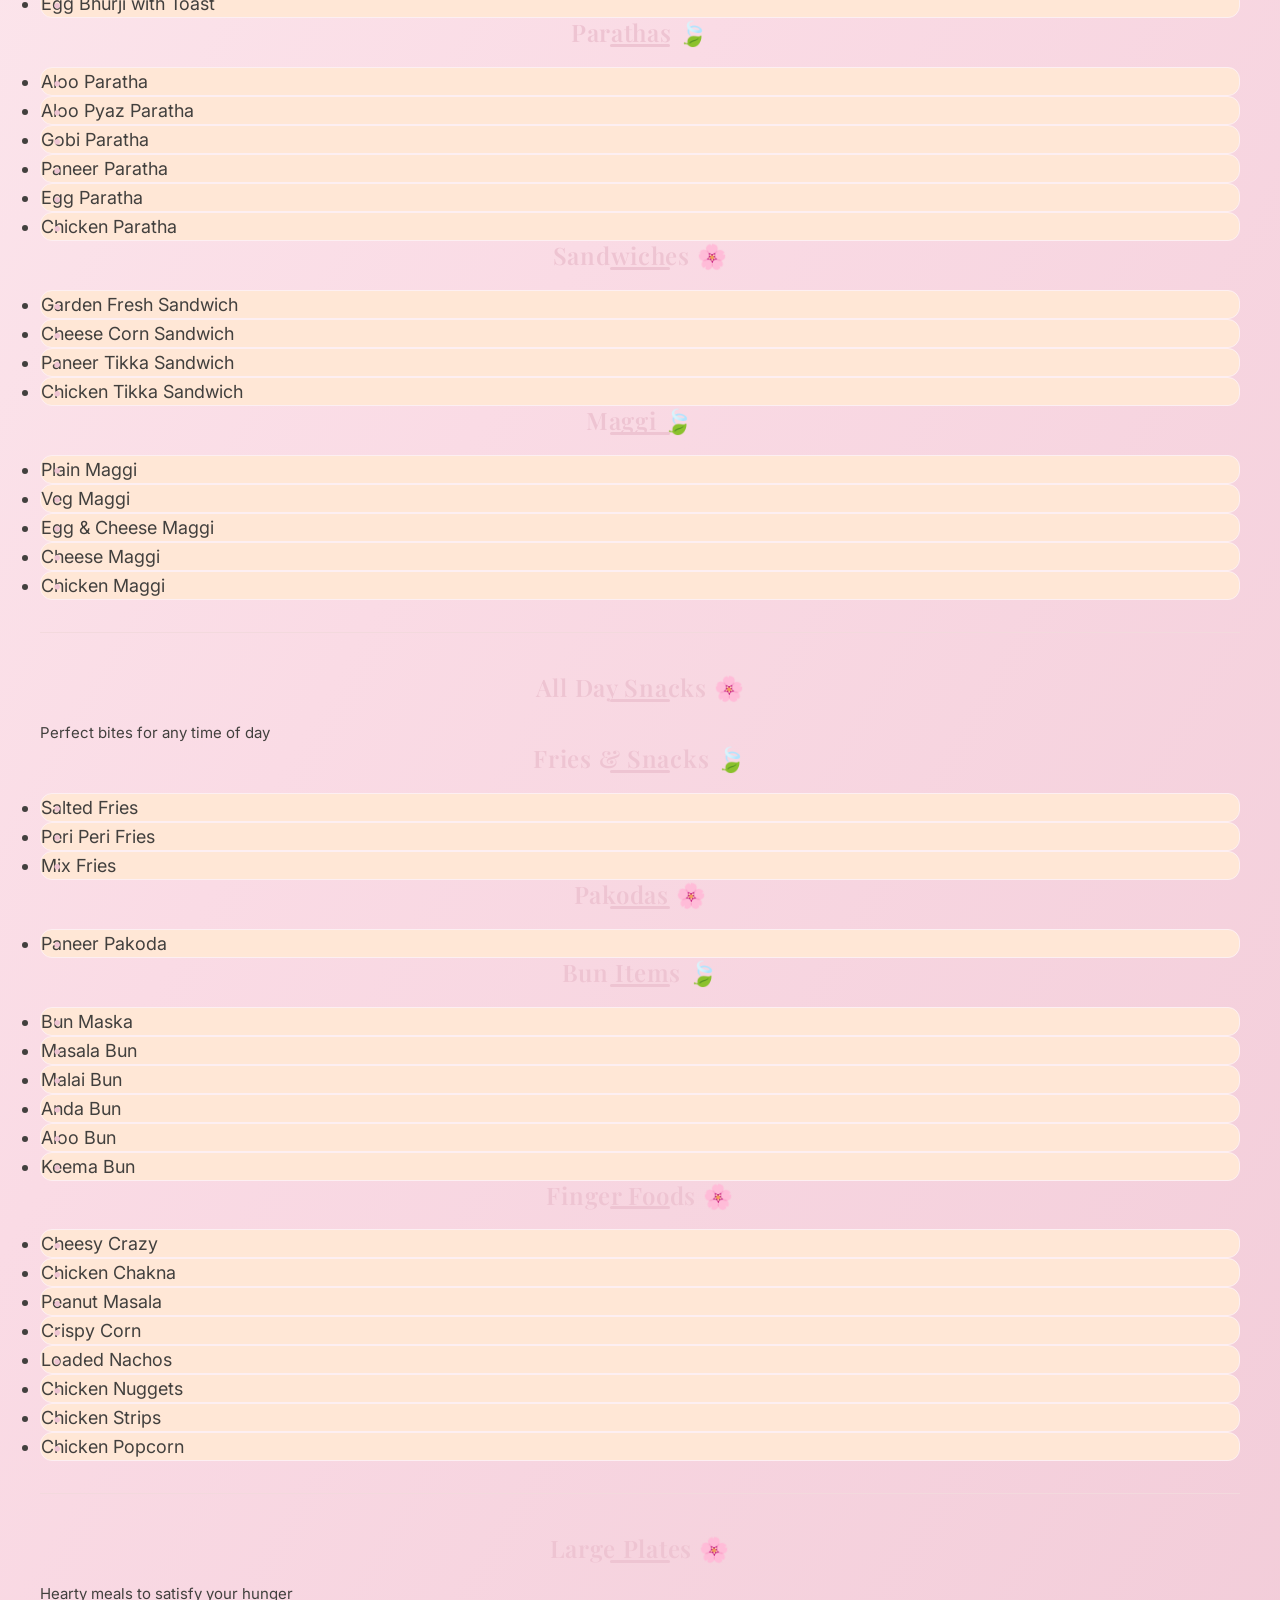
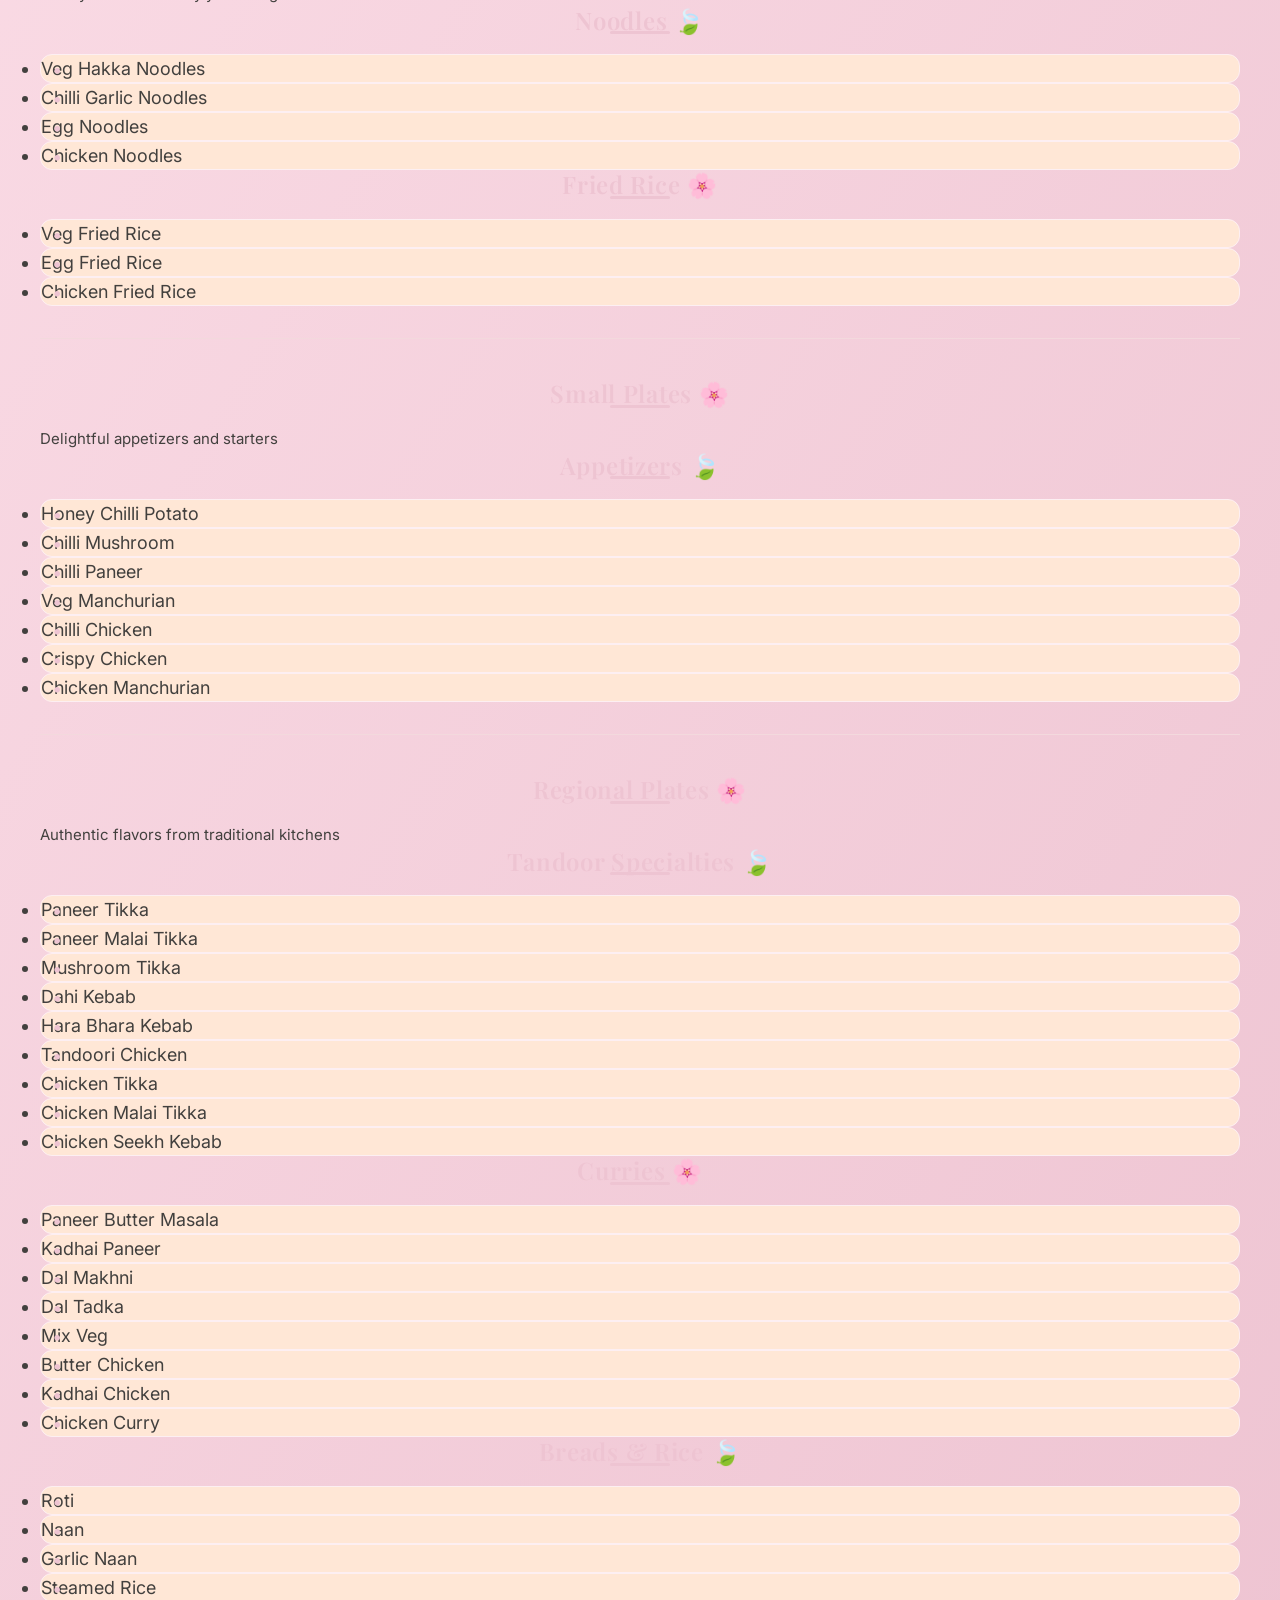
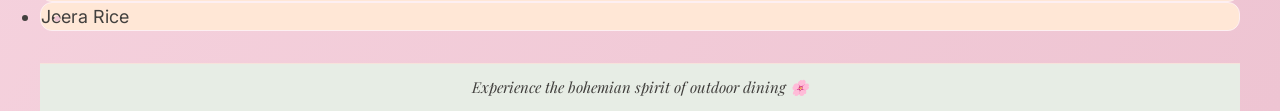
==== commit f54886ac: "improved folder structure" ====
--- a/menu/index.html
+++ b/menu/index.html
@@ -3,308 +3,339 @@
 <head>
     <meta charset="UTF-8">
     <meta name="viewport" content="width=device-width, initial-scale=1.0">
-    <title>Beige Restaurant Menu</title>
+    <title>The Picnic Story - A Boho Picnic Experience</title>
+    <link rel="preconnect" href="https://fonts.googleapis.com">
+    <link rel="preconnect" href="https://fonts.gstatic.com" crossorigin>
+    <link href="https://fonts.googleapis.com/css2?family=Playfair+Display:wght@400;500;600;700&family=Inter:wght@300;400;500;600&display=swap" rel="stylesheet">
     <link rel="stylesheet" href="style.css">
-    <link href="https://fonts.googleapis.com/css2?family=Poppins:wght@300;400;500;600;700&display=swap" rel="stylesheet">
 </head>
 <body>
-    <!-- Header -->
-    <header class="header">
-        <div class="container">
-            <h1 class="header__title">BEIGE RESTAURANT MENU</h1>
-            <p class="header__subtitle">Delicious Food & Refreshing Beverages</p>
-        </div>
-    </header>
-
-    <!-- Navigation -->
-    <nav class="navbar" id="navbar">
-        <div class="container">
-            <div class="navbar__content">
-                <div class="navbar__search">
-                    <input type="text" id="searchInput" placeholder="Search menu items..." class="search-input">
+    <div class="app">
+        <!-- Header -->
+        <header class="header">
+            <div class="container">
+                <div class="header-content">
+                    <h1 class="restaurant-name">THE PICNIC STORY <span class="flower">🌸</span></h1>
+                    <p class="restaurant-subtitle">A Boho Picnic Experience <span class="leaf">🍃</span></p>
                 </div>
-                <ul class="navbar__menu">
-                    <li><a href="#beverages" class="nav-link">Beverages</a></li>
-                    <li><a href="#breakfast" class="nav-link">Breakfast</a></li>
-                    <li><a href="#snacks" class="nav-link">All Day Snacks</a></li>
-                    <li><a href="#large-plates" class="nav-link">Large Plates</a></li>
-                    <li><a href="#small-plates" class="nav-link">Small Plates</a></li>
-                    <li><a href="#regional" class="nav-link">Regional Plates</a></li>
-                </ul>
             </div>
-        </div>
-    </nav>
-
-    <!-- Main Content -->
-    <main class="main">
-        <div class="container">
-            
-            <!-- Beverages Section -->
-            <section id="beverages" class="menu-section">
-                <h2 class="section-title">BEVERAGES</h2>
-                
-                <div class="subsection-grid">
-                    <div class="menu-card">
-                        <h3 class="subsection-title">TEA</h3>
-                        <ul class="menu-list">
-                            <li class="menu-item">Ginger Tea</li>
-                            <li class="menu-item">Black Tea</li>
-                            <li class="menu-item">Masala Tea</li>
-                            <li class="menu-item">Elaichi Tea</li>
-                            <li class="menu-item">Green Tea</li>
-                            <li class="menu-item">Lemon Ginger Tea</li>
-                        </ul>
+        </header>
+
+        <!-- Navigation -->
+        <nav class="navigation sticky">
+            <div class="container">
+                <div class="nav-content">
+                    <div class="search-container">
+                        <input type="text" id="searchInput" class="search-input" placeholder="Search menu items... 🌸">
                     </div>
-
-                    <div class="menu-card">
-                        <h3 class="subsection-title">COFFEE</h3>
-                        <ul class="menu-list">
-                            <li class="menu-item">Hot Coffee</li>
-                            <li class="menu-item">Americano</li>
-                            <li class="menu-item">Cold Coffee</li>
-                        </ul>
-                    </div>
-
-                    <div class="menu-card">
-                        <h3 class="subsection-title">COOLERS</h3>
-                        <ul class="menu-list">
-                            <li class="menu-item">Ice Tea</li>
-                            <li class="menu-item">Virgin Mojito</li>
-                            <li class="menu-item">Fresh Lime</li>
-                            <li class="menu-item">Lemonade</li>
-                            <li class="menu-item">Blue Lagoon</li>
-                            <li class="menu-item">Watermelon Mojito</li>
-                            <li class="menu-item">Watermelon Lemonade</li>
-                        </ul>
-                    </div>
-
-                    <div class="menu-card">
-                        <h3 class="subsection-title">SHAKES & LASSI</h3>
-                        <ul class="menu-list">
-                            <li class="menu-item">Oreo Shake</li>
-                            <li class="menu-item">KitKat Shake</li>
-                            <li class="menu-item">Chocolate Shake</li>
-                            <li class="menu-item">Sweet Lassi</li>
-                            <li class="menu-item">Salty Lassi</li>
-                        </ul>
-                    </div>
-
-                    <div class="menu-card">
-                        <h3 class="subsection-title">OTHERS</h3>
-                        <ul class="menu-list">
-                            <li class="menu-item">Mineral Water</li>
-                            <li class="menu-item">Soda</li>
-                            <li class="menu-item">Mixers</li>
-                        </ul>
+                    <div class="nav-pills">
+                        <button class="nav-pill active" data-section="beverages">Beverages</button>
+                        <button class="nav-pill" data-section="breakfast">Breakfast</button>
+                        <button class="nav-pill" data-section="all-day-snacks">All Day Snacks</button>
+                        <button class="nav-pill" data-section="large-plates">Large Plates</button>
+                        <button class="nav-pill" data-section="small-plates">Small Plates</button>
+                        <button class="nav-pill" data-section="regional-plates">Regional Plates</button>
                     </div>
                 </div>
-            </section>
-
-            <!-- Breakfast Section -->
-            <section id="breakfast" class="menu-section">
-                <h2 class="section-title">BREAKFAST</h2>
-                
-                <div class="subsection-grid">
-                    <div class="menu-card">
-                        <h3 class="subsection-title">OMELETTES</h3>
-                        <ul class="menu-list">
-                            <li class="menu-item">Plain Omelette</li>
-                            <li class="menu-item">Cheese Burst Omelette</li>
-                            <li class="menu-item">Chicken Omelette</li>
-                            <li class="menu-item">Bread Omelette</li>
-                        </ul>
-                    </div>
-
-                    <div class="menu-card">
-                        <h3 class="subsection-title">EGG DISHES</h3>
-                        <ul class="menu-list">
-                            <li class="menu-item">Egg Bhurji with Toast</li>
-                        </ul>
-                    </div>
-
-                    <div class="menu-card">
-                        <h3 class="subsection-title">PARATHAS</h3>
-                        <ul class="menu-list">
-                            <li class="menu-item">Aloo Paratha</li>
-                            <li class="menu-item">Aloo Pyaz Paratha</li>
-                            <li class="menu-item">Gobi Paratha</li>
-                            <li class="menu-item">Paneer Paratha</li>
-                            <li class="menu-item">Egg Paratha</li>
-                            <li class="menu-item">Chicken Paratha</li>
-                        </ul>
-                    </div>
-
-                    <div class="menu-card">
-                        <h3 class="subsection-title">SANDWICHES</h3>
-                        <ul class="menu-list">
-                            <li class="menu-item">Garden Fresh Sandwich</li>
-                            <li class="menu-item">Cheese Corn Sandwich</li>
-                            <li class="menu-item">Paneer Tikka Sandwich</li>
-                            <li class="menu-item">Chicken Tikka Sandwich</li>
-                        </ul>
-                    </div>
-
-                    <div class="menu-card">
-                        <h3 class="subsection-title">MAGGI</h3>
-                        <ul class="menu-list">
-                            <li class="menu-item">Plain Maggi</li>
-                            <li class="menu-item">Veg Maggi</li>
-                            <li class="menu-item">Egg & Cheese Maggi</li>
-                            <li class="menu-item">Cheese Maggi</li>
-                            <li class="menu-item">Chicken Maggi</li>
-                        </ul>
-                    </div>
+            </div>
+        </nav>
+
+        <!-- Main Content -->
+        <main class="main-content">
+            <div class="container">
+                <div class="menu-sections">
+                    
+                    <!-- Beverages Section -->
+                    <section id="beverages" class="menu-section">
+                        <div class="section-header">
+                            <h2 class="section-title">Beverages <span class="flower">🌸</span></h2>
+                            <p class="section-subtitle">Refresh your spirit with our handcrafted drinks</p>
+                        </div>
+                        
+                        <div class="subsections">
+                            <div class="subsection-card">
+                                <h3 class="subsection-title">Tea <span class="leaf">🍃</span></h3>
+                                <ul class="menu-items">
+                                    <li class="menu-item">Ginger Tea</li>
+                                    <li class="menu-item">Black Tea</li>
+                                    <li class="menu-item">Masala Tea</li>
+                                    <li class="menu-item">Elaichi Tea</li>
+                                    <li class="menu-item">Green Tea</li>
+                                    <li class="menu-item">Lemon Ginger Tea</li>
+                                </ul>
+                            </div>
+
+                            <div class="subsection-card">
+                                <h3 class="subsection-title">Coffee <span class="flower">🌸</span></h3>
+                                <ul class="menu-items">
+                                    <li class="menu-item">Hot Coffee</li>
+                                    <li class="menu-item">Americano</li>
+                                    <li class="menu-item">Cold Coffee</li>
+                                </ul>
+                            </div>
+
+                            <div class="subsection-card">
+                                <h3 class="subsection-title">Coolers <span class="leaf">🍃</span></h3>
+                                <ul class="menu-items">
+                                    <li class="menu-item">Ice Tea</li>
+                                    <li class="menu-item">Virgin Mojito</li>
+                                    <li class="menu-item">Fresh Lime</li>
+                                    <li class="menu-item">Lemonade</li>
+                                    <li class="menu-item">Blue Lagoon</li>
+                                    <li class="menu-item">Watermelon Mojito</li>
+                                    <li class="menu-item">Watermelon Lemonade</li>
+                                </ul>
+                            </div>
+
+                            <div class="subsection-card">
+                                <h3 class="subsection-title">Shakes & Lassi <span class="flower">🌸</span></h3>
+                                <ul class="menu-items">
+                                    <li class="menu-item">Oreo Shake</li>
+                                    <li class="menu-item">KitKat Shake</li>
+                                    <li class="menu-item">Chocolate Shake</li>
+                                    <li class="menu-item">Sweet Lassi</li>
+                                    <li class="menu-item">Salty Lassi</li>
+                                </ul>
+                            </div>
+
+                            <div class="subsection-card">
+                                <h3 class="subsection-title">Others <span class="leaf">🍃</span></h3>
+                                <ul class="menu-items">
+                                    <li class="menu-item">Mineral Water</li>
+                                    <li class="menu-item">Soda</li>
+                                    <li class="menu-item">Mixers</li>
+                                </ul>
+                            </div>
+                        </div>
+                    </section>
+
+                    <!-- Breakfast Section -->
+                    <section id="breakfast" class="menu-section">
+                        <div class="section-header">
+                            <h2 class="section-title">Breakfast <span class="flower">🌸</span></h2>
+                            <p class="section-subtitle">Start your morning with wholesome delights</p>
+                        </div>
+                        
+                        <div class="subsections">
+                            <div class="subsection-card">
+                                <h3 class="subsection-title">Omelettes <span class="leaf">🍃</span></h3>
+                                <ul class="menu-items">
+                                    <li class="menu-item">Plain Omelette</li>
+                                    <li class="menu-item">Cheese Burst Omelette</li>
+                                    <li class="menu-item">Chicken Omelette</li>
+                                    <li class="menu-item">Bread Omelette</li>
+                                </ul>
+                            </div>
+
+                            <div class="subsection-card">
+                                <h3 class="subsection-title">Egg Dishes <span class="flower">🌸</span></h3>
+                                <ul class="menu-items">
+                                    <li class="menu-item">Egg Bhurji with Toast</li>
+                                </ul>
+                            </div>
+
+                            <div class="subsection-card">
+                                <h3 class="subsection-title">Parathas <span class="leaf">🍃</span></h3>
+                                <ul class="menu-items">
+                                    <li class="menu-item">Aloo Paratha</li>
+                                    <li class="menu-item">Aloo Pyaz Paratha</li>
+                                    <li class="menu-item">Gobi Paratha</li>
+                                    <li class="menu-item">Paneer Paratha</li>
+                                    <li class="menu-item">Egg Paratha</li>
+                                    <li class="menu-item">Chicken Paratha</li>
+                                </ul>
+                            </div>
+
+                            <div class="subsection-card">
+                                <h3 class="subsection-title">Sandwiches <span class="flower">🌸</span></h3>
+                                <ul class="menu-items">
+                                    <li class="menu-item">Garden Fresh Sandwich</li>
+                                    <li class="menu-item">Cheese Corn Sandwich</li>
+                                    <li class="menu-item">Paneer Tikka Sandwich</li>
+                                    <li class="menu-item">Chicken Tikka Sandwich</li>
+                                </ul>
+                            </div>
+
+                            <div class="subsection-card">
+                                <h3 class="subsection-title">Maggi <span class="leaf">🍃</span></h3>
+                                <ul class="menu-items">
+                                    <li class="menu-item">Plain Maggi</li>
+                                    <li class="menu-item">Veg Maggi</li>
+                                    <li class="menu-item">Egg & Cheese Maggi</li>
+                                    <li class="menu-item">Cheese Maggi</li>
+                                    <li class="menu-item">Chicken Maggi</li>
+                                </ul>
+                            </div>
+                        </div>
+                    </section>
+
+                    <!-- All Day Snacks Section -->
+                    <section id="all-day-snacks" class="menu-section">
+                        <div class="section-header">
+                            <h2 class="section-title">All Day Snacks <span class="flower">🌸</span></h2>
+                            <p class="section-subtitle">Perfect bites for any time of day</p>
+                        </div>
+                        
+                        <div class="subsections">
+                            <div class="subsection-card">
+                                <h3 class="subsection-title">Fries & Snacks <span class="leaf">🍃</span></h3>
+                                <ul class="menu-items">
+                                    <li class="menu-item">Salted Fries</li>
+                                    <li class="menu-item">Peri Peri Fries</li>
+                                    <li class="menu-item">Mix Fries</li>
+                                </ul>
+                            </div>
+
+                            <div class="subsection-card">
+                                <h3 class="subsection-title">Pakodas <span class="flower">🌸</span></h3>
+                                <ul class="menu-items">
+                                    <li class="menu-item">Paneer Pakoda</li>
+                                </ul>
+                            </div>
+
+                            <div class="subsection-card">
+                                <h3 class="subsection-title">Bun Items <span class="leaf">🍃</span></h3>
+                                <ul class="menu-items">
+                                    <li class="menu-item">Bun Maska</li>
+                                    <li class="menu-item">Masala Bun</li>
+                                    <li class="menu-item">Malai Bun</li>
+                                    <li class="menu-item">Anda Bun</li>
+                                    <li class="menu-item">Aloo Bun</li>
+                                    <li class="menu-item">Keema Bun</li>
+                                </ul>
+                            </div>
+
+                            <div class="subsection-card">
+                                <h3 class="subsection-title">Finger Foods <span class="flower">🌸</span></h3>
+                                <ul class="menu-items">
+                                    <li class="menu-item">Cheesy Crazy</li>
+                                    <li class="menu-item">Chicken Chakna</li>
+                                    <li class="menu-item">Peanut Masala</li>
+                                    <li class="menu-item">Crispy Corn</li>
+                                    <li class="menu-item">Loaded Nachos</li>
+                                    <li class="menu-item">Chicken Nuggets</li>
+                                    <li class="menu-item">Chicken Strips</li>
+                                    <li class="menu-item">Chicken Popcorn</li>
+                                </ul>
+                            </div>
+                        </div>
+                    </section>
+
+                    <!-- Large Plates Section -->
+                    <section id="large-plates" class="menu-section">
+                        <div class="section-header">
+                            <h2 class="section-title">Large Plates <span class="flower">🌸</span></h2>
+                            <p class="section-subtitle">Hearty meals to satisfy your hunger</p>
+                        </div>
+                        
+                        <div class="subsections">
+                            <div class="subsection-card">
+                                <h3 class="subsection-title">Noodles <span class="leaf">🍃</span></h3>
+                                <ul class="menu-items">
+                                    <li class="menu-item">Veg Hakka Noodles</li>
+                                    <li class="menu-item">Chilli Garlic Noodles</li>
+                                    <li class="menu-item">Egg Noodles</li>
+                                    <li class="menu-item">Chicken Noodles</li>
+                                </ul>
+                            </div>
+
+                            <div class="subsection-card">
+                                <h3 class="subsection-title">Fried Rice <span class="flower">🌸</span></h3>
+                                <ul class="menu-items">
+                                    <li class="menu-item">Veg Fried Rice</li>
+                                    <li class="menu-item">Egg Fried Rice</li>
+                                    <li class="menu-item">Chicken Fried Rice</li>
+                                </ul>
+                            </div>
+                        </div>
+                    </section>
+
+                    <!-- Small Plates Section -->
+                    <section id="small-plates" class="menu-section">
+                        <div class="section-header">
+                            <h2 class="section-title">Small Plates <span class="flower">🌸</span></h2>
+                            <p class="section-subtitle">Delightful appetizers and starters</p>
+                        </div>
+                        
+                        <div class="subsections">
+                            <div class="subsection-card">
+                                <h3 class="subsection-title">Appetizers <span class="leaf">🍃</span></h3>
+                                <ul class="menu-items">
+                                    <li class="menu-item">Honey Chilli Potato</li>
+                                    <li class="menu-item">Chilli Mushroom</li>
+                                    <li class="menu-item">Chilli Paneer</li>
+                                    <li class="menu-item">Veg Manchurian</li>
+                                    <li class="menu-item">Chilli Chicken</li>
+                                    <li class="menu-item">Crispy Chicken</li>
+                                    <li class="menu-item">Chicken Manchurian</li>
+                                </ul>
+                            </div>
+                        </div>
+                    </section>
+
+                    <!-- Regional Plates Section -->
+                    <section id="regional-plates" class="menu-section">
+                        <div class="section-header">
+                            <h2 class="section-title">Regional Plates <span class="flower">🌸</span></h2>
+                            <p class="section-subtitle">Authentic flavors from traditional kitchens</p>
+                        </div>
+                        
+                        <div class="subsections">
+                            <div class="subsection-card">
+                                <h3 class="subsection-title">Tandoor Specialties <span class="leaf">🍃</span></h3>
+                                <ul class="menu-items">
+                                    <li class="menu-item">Paneer Tikka</li>
+                                    <li class="menu-item">Paneer Malai Tikka</li>
+                                    <li class="menu-item">Mushroom Tikka</li>
+                                    <li class="menu-item">Dahi Kebab</li>
+                                    <li class="menu-item">Hara Bhara Kebab</li>
+                                    <li class="menu-item">Tandoori Chicken</li>
+                                    <li class="menu-item">Chicken Tikka</li>
+                                    <li class="menu-item">Chicken Malai Tikka</li>
+                                    <li class="menu-item">Chicken Seekh Kebab</li>
+                                </ul>
+                            </div>
+
+                            <div class="subsection-card">
+                                <h3 class="subsection-title">Curries <span class="flower">🌸</span></h3>
+                                <ul class="menu-items">
+                                    <li class="menu-item">Paneer Butter Masala</li>
+                                    <li class="menu-item">Kadhai Paneer</li>
+                                    <li class="menu-item">Dal Makhni</li>
+                                    <li class="menu-item">Dal Tadka</li>
+                                    <li class="menu-item">Mix Veg</li>
+                                    <li class="menu-item">Butter Chicken</li>
+                                    <li class="menu-item">Kadhai Chicken</li>
+                                    <li class="menu-item">Chicken Curry</li>
+                                </ul>
+                            </div>
+
+                            <div class="subsection-card">
+                                <h3 class="subsection-title">Breads & Rice <span class="leaf">🍃</span></h3>
+                                <ul class="menu-items">
+                                    <li class="menu-item">Roti</li>
+                                    <li class="menu-item">Naan</li>
+                                    <li class="menu-item">Garlic Naan</li>
+                                    <li class="menu-item">Steamed Rice</li>
+                                    <li class="menu-item">Jeera Rice</li>
+                                </ul>
+                            </div>
+                        </div>
+                    </section>
+
                 </div>
-            </section>
-
-            <!-- All Day Snacks Section -->
-            <section id="snacks" class="menu-section">
-                <h2 class="section-title">ALL DAY SNACKS</h2>
-                
-                <div class="subsection-grid">
-                    <div class="menu-card">
-                        <h3 class="subsection-title">FRIES & SNACKS</h3>
-                        <ul class="menu-list">
-                            <li class="menu-item">Salted Fries</li>
-                            <li class="menu-item">Peri Peri Fries</li>
-                            <li class="menu-item">Mix Fries</li>
-                        </ul>
-                    </div>
-
-                    <div class="menu-card">
-                        <h3 class="subsection-title">PAKODAS</h3>
-                        <ul class="menu-list">
-                            <li class="menu-item">Paneer Pakoda</li>
-                        </ul>
-                    </div>
-
-                    <div class="menu-card">
-                        <h3 class="subsection-title">BUN ITEMS</h3>
-                        <ul class="menu-list">
-                            <li class="menu-item">Bun Maska</li>
-                            <li class="menu-item">Masala Bun</li>
-                            <li class="menu-item">Malai Bun</li>
-                            <li class="menu-item">Anda Bun</li>
-                            <li class="menu-item">Aloo Bun</li>
-                            <li class="menu-item">Keema Bun</li>
-                        </ul>
-                    </div>
-
-                    <div class="menu-card">
-                        <h3 class="subsection-title">FINGER FOODS</h3>
-                        <ul class="menu-list">
-                            <li class="menu-item">Cheesy Crazy</li>
-                            <li class="menu-item">Chicken Chakna</li>
-                            <li class="menu-item">Peanut Masala</li>
-                            <li class="menu-item">Crispy Corn</li>
-                            <li class="menu-item">Loaded Nachos</li>
-                            <li class="menu-item">Chicken Nuggets</li>
-                            <li class="menu-item">Chicken Strips</li>
-                            <li class="menu-item">Chicken Popcorn</li>
-                        </ul>
-                    </div>
+            </div>
+        </main>
+
+        <!-- Footer -->
+        <footer class="footer">
+            <div class="container">
+                <div class="footer-content">
+                    <p class="footer-text">Experience the bohemian spirit of outdoor dining <span class="flower">🌸</span></p>
                 </div>
-            </section>
-
-            <!-- Large Plates Section -->
-            <section id="large-plates" class="menu-section">
-                <h2 class="section-title">LARGE PLATES</h2>
-                
-                <div class="subsection-grid">
-                    <div class="menu-card">
-                        <h3 class="subsection-title">NOODLES</h3>
-                        <ul class="menu-list">
-                            <li class="menu-item">Veg Hakka Noodles</li>
-                            <li class="menu-item">Chilli Garlic Noodles</li>
-                            <li class="menu-item">Egg Noodles</li>
-                            <li class="menu-item">Chicken Noodles</li>
-                        </ul>
-                    </div>
-
-                    <div class="menu-card">
-                        <h3 class="subsection-title">FRIED RICE</h3>
-                        <ul class="menu-list">
-                            <li class="menu-item">Veg Fried Rice</li>
-                            <li class="menu-item">Egg Fried Rice</li>
-                            <li class="menu-item">Chicken Fried Rice</li>
-                        </ul>
-                    </div>
-                </div>
-            </section>
-
-            <!-- Small Plates Section -->
-            <section id="small-plates" class="menu-section">
-                <h2 class="section-title">SMALL PLATES</h2>
-                
-                <div class="menu-card menu-card--single">
-                    <ul class="menu-list menu-list--columns">
-                        <li class="menu-item">Honey Chilli Potato</li>
-                        <li class="menu-item">Chilli Mushroom</li>
-                        <li class="menu-item">Chilli Paneer</li>
-                        <li class="menu-item">Veg Manchurian</li>
-                        <li class="menu-item">Chilli Chicken</li>
-                        <li class="menu-item">Crispy Chicken</li>
-                        <li class="menu-item">Chicken Manchurian</li>
-                    </ul>
-                </div>
-            </section>
-
-            <!-- Regional Plates Section -->
-            <section id="regional" class="menu-section">
-                <h2 class="section-title">REGIONAL PLATES</h2>
-                
-                <div class="subsection-grid">
-                    <div class="menu-card">
-                        <h3 class="subsection-title">TANDOOR SPECIALTIES</h3>
-                        <ul class="menu-list">
-                            <li class="menu-item">Paneer Tikka</li>
-                            <li class="menu-item">Paneer Malai Tikka</li>
-                            <li class="menu-item">Mushroom Tikka</li>
-                            <li class="menu-item">Dahi Kebab</li>
-                            <li class="menu-item">Hara Bhara Kebab</li>
-                            <li class="menu-item">Tandoori Chicken</li>
-                            <li class="menu-item">Chicken Tikka</li>
-                            <li class="menu-item">Chicken Malai Tikka</li>
-                            <li class="menu-item">Chicken Seekh Kebab</li>
-                        </ul>
-                    </div>
-
-                    <div class="menu-card">
-                        <h3 class="subsection-title">CURRIES</h3>
-                        <ul class="menu-list">
-                            <li class="menu-item">Paneer Butter Masala</li>
-                            <li class="menu-item">Kadhai Paneer</li>
-                            <li class="menu-item">Dal Makhni</li>
-                            <li class="menu-item">Dal Tadka</li>
-                            <li class="menu-item">Mix Veg</li>
-                            <li class="menu-item">Butter Chicken</li>
-                            <li class="menu-item">Kadhai Chicken</li>
-                            <li class="menu-item">Chicken Curry</li>
-                        </ul>
-                    </div>
-
-                    <div class="menu-card">
-                        <h3 class="subsection-title">BREADS & RICE</h3>
-                        <ul class="menu-list">
-                            <li class="menu-item">Roti</li>
-                            <li class="menu-item">Naan</li>
-                            <li class="menu-item">Garlic Naan</li>
-                            <li class="menu-item">Steamed Rice</li>
-                            <li class="menu-item">Jeera Rice</li>
-                        </ul>
-                    </div>
-                </div>
-            </section>
-
-        </div>
-    </main>
-
-    <!-- Footer -->
-    <footer class="footer">
-        <div class="container">
-            <p>&copy; 2025 Beige Restaurant. All rights reserved.</p>
-        </div>
-    </footer>
+            </div>
+        </footer>
+    </div>
 
     <script src="app.js"></script>
 </body>
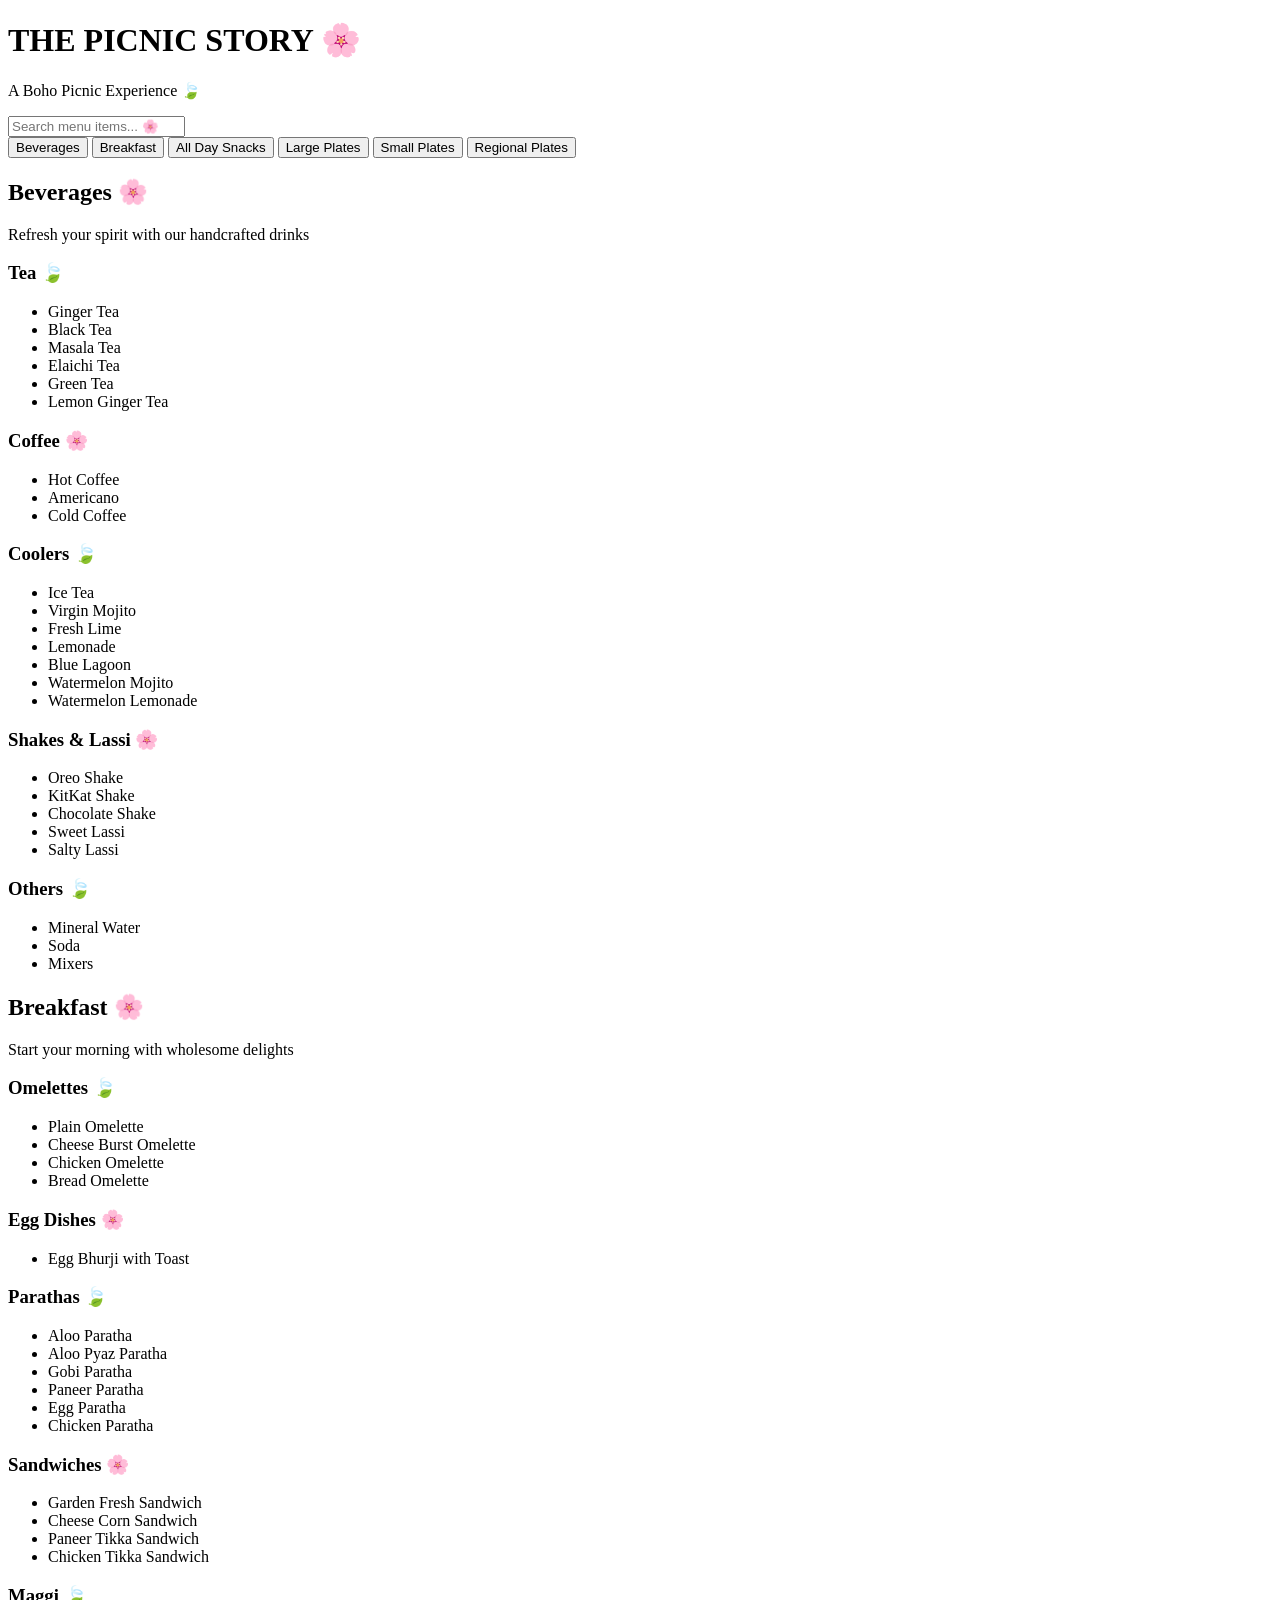
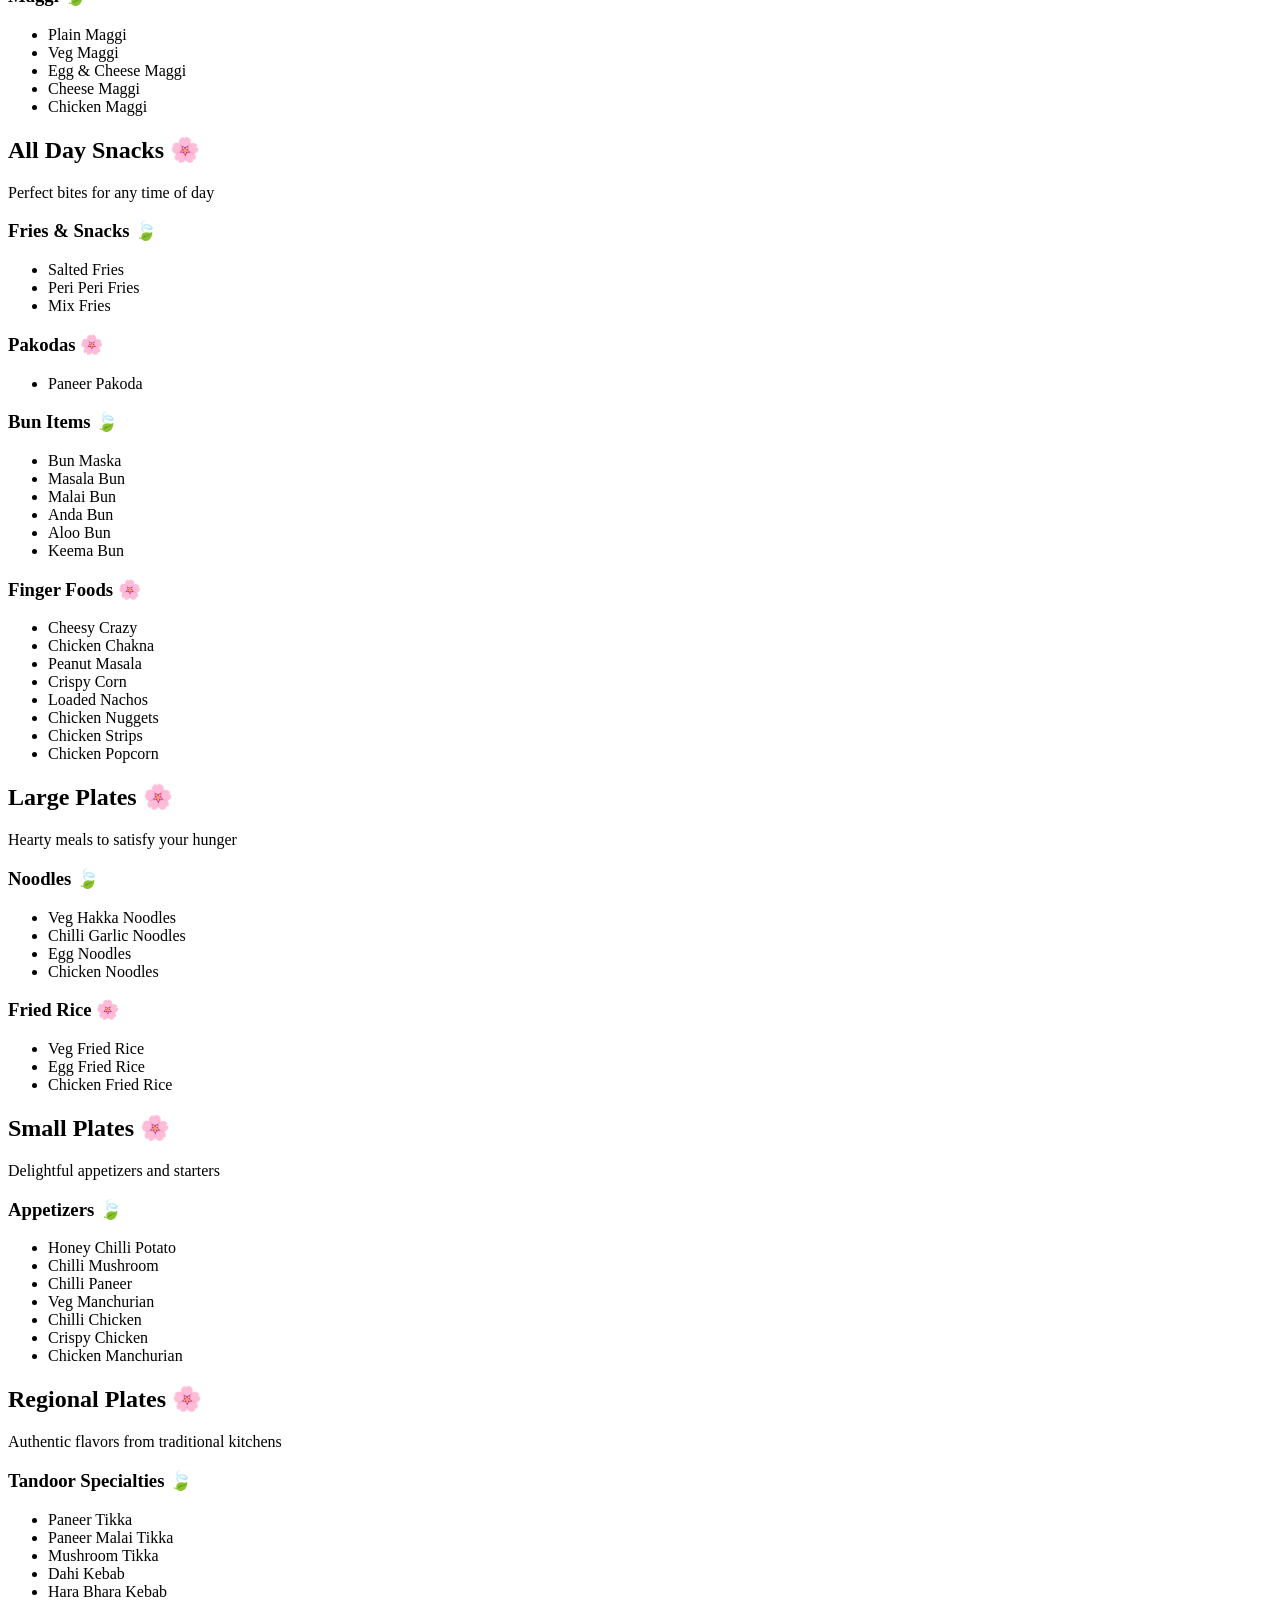
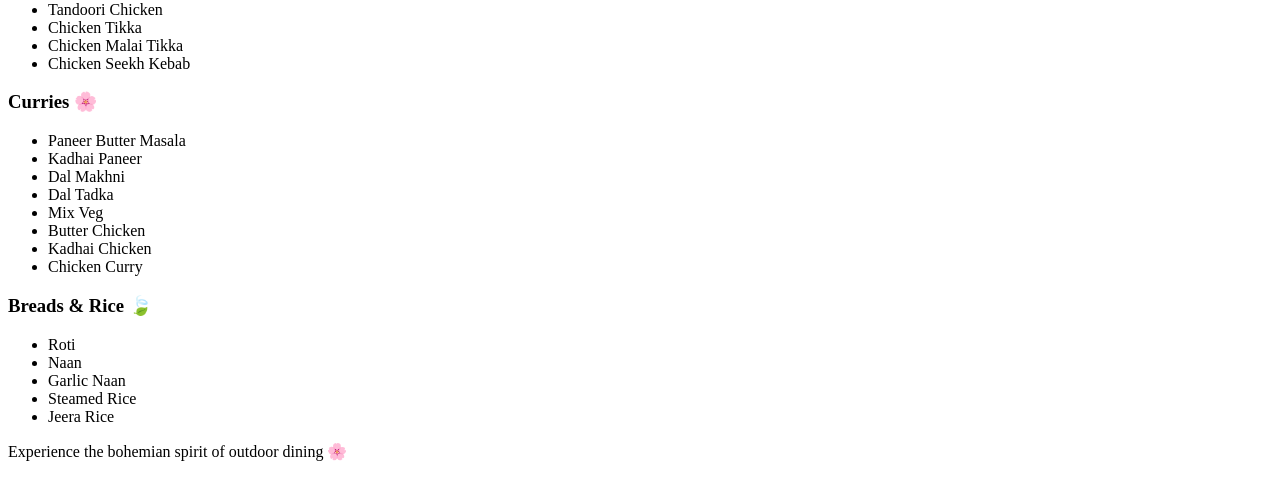
==== commit b0780b5a: "added menu page" ====
--- a/menu/index.html
+++ b/menu/index.html
@@ -7,7 +7,7 @@
     <link rel="preconnect" href="https://fonts.googleapis.com">
     <link rel="preconnect" href="https://fonts.gstatic.com" crossorigin>
     <link href="https://fonts.googleapis.com/css2?family=Playfair+Display:wght@400;500;600;700&family=Inter:wght@300;400;500;600&display=swap" rel="stylesheet">
-    <link rel="stylesheet" href="style.css">
+    <link rel="stylesheet" href="menu/style.css">
 </head>
 <body>
     <div class="app">
@@ -337,6 +337,6 @@
         </footer>
     </div>
 
-    <script src="app.js"></script>
+    <script src="menu/app.js"></script>
 </body>
 </html>
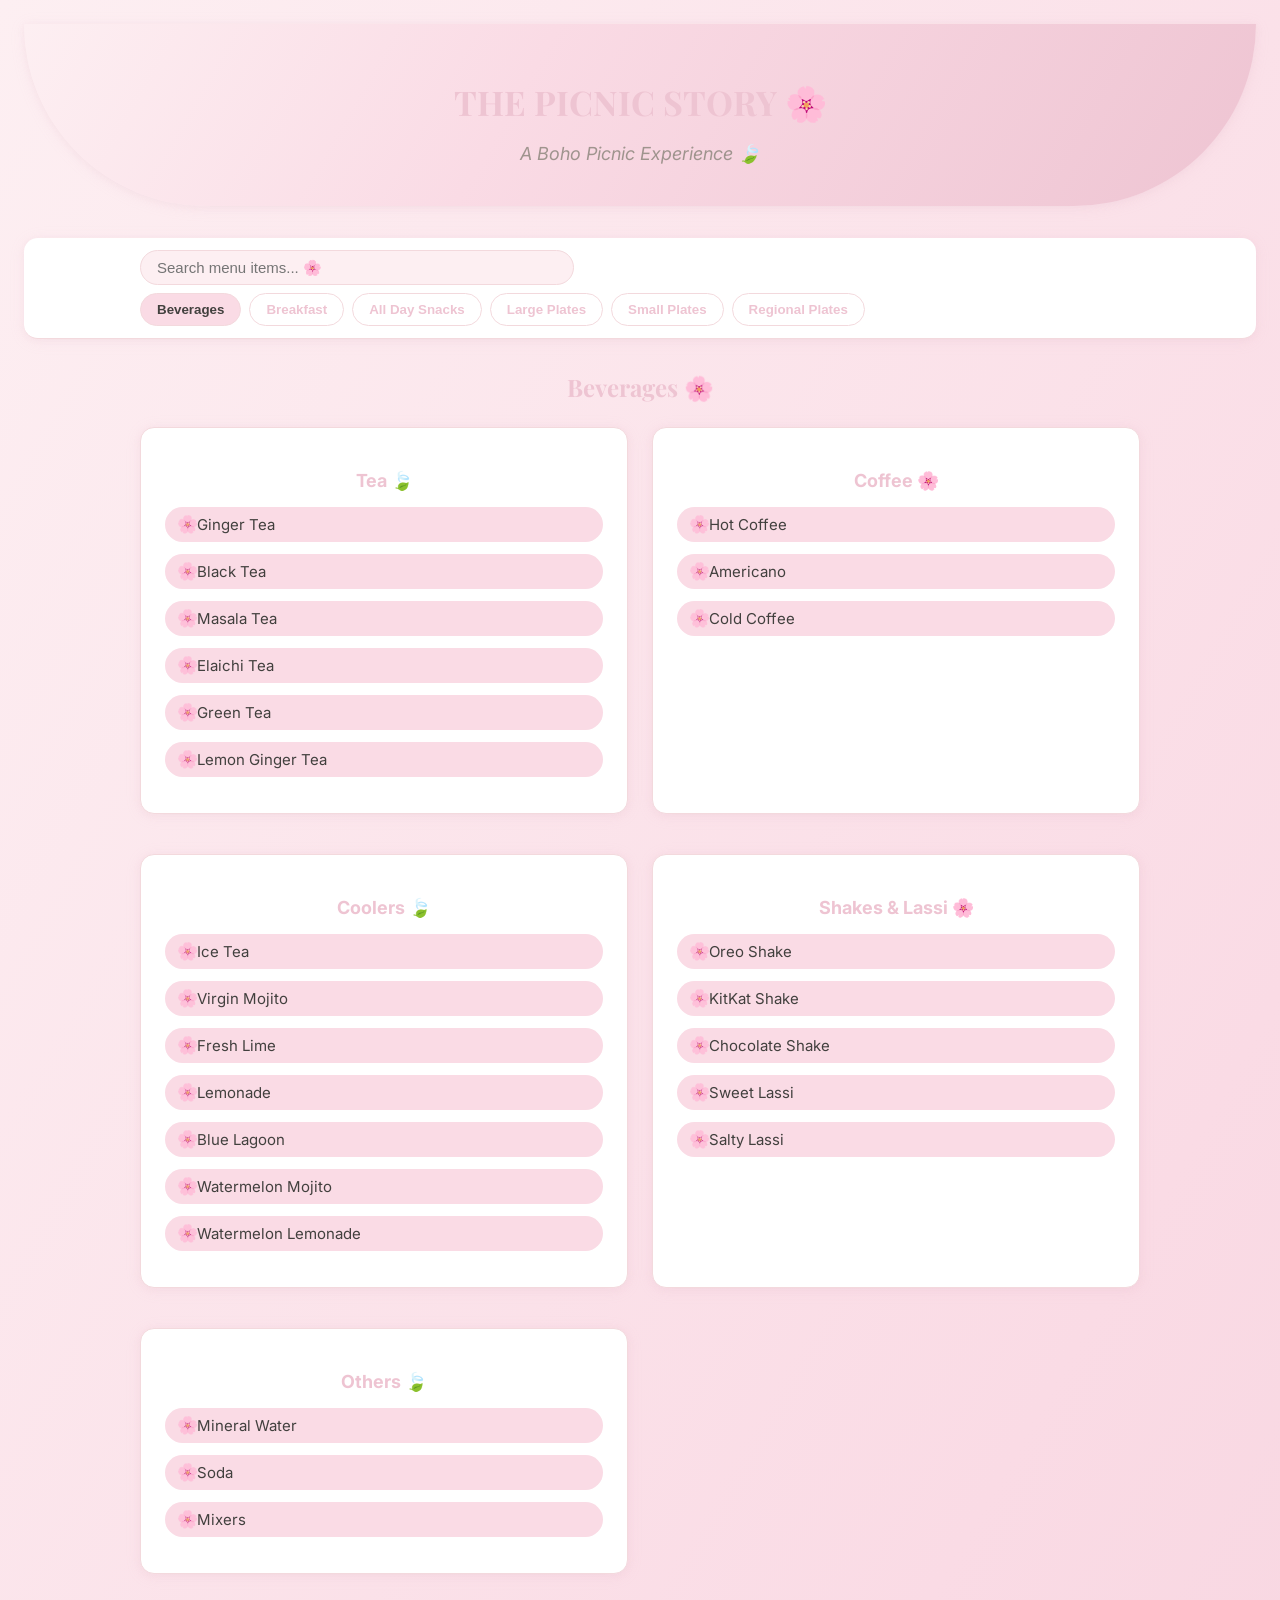
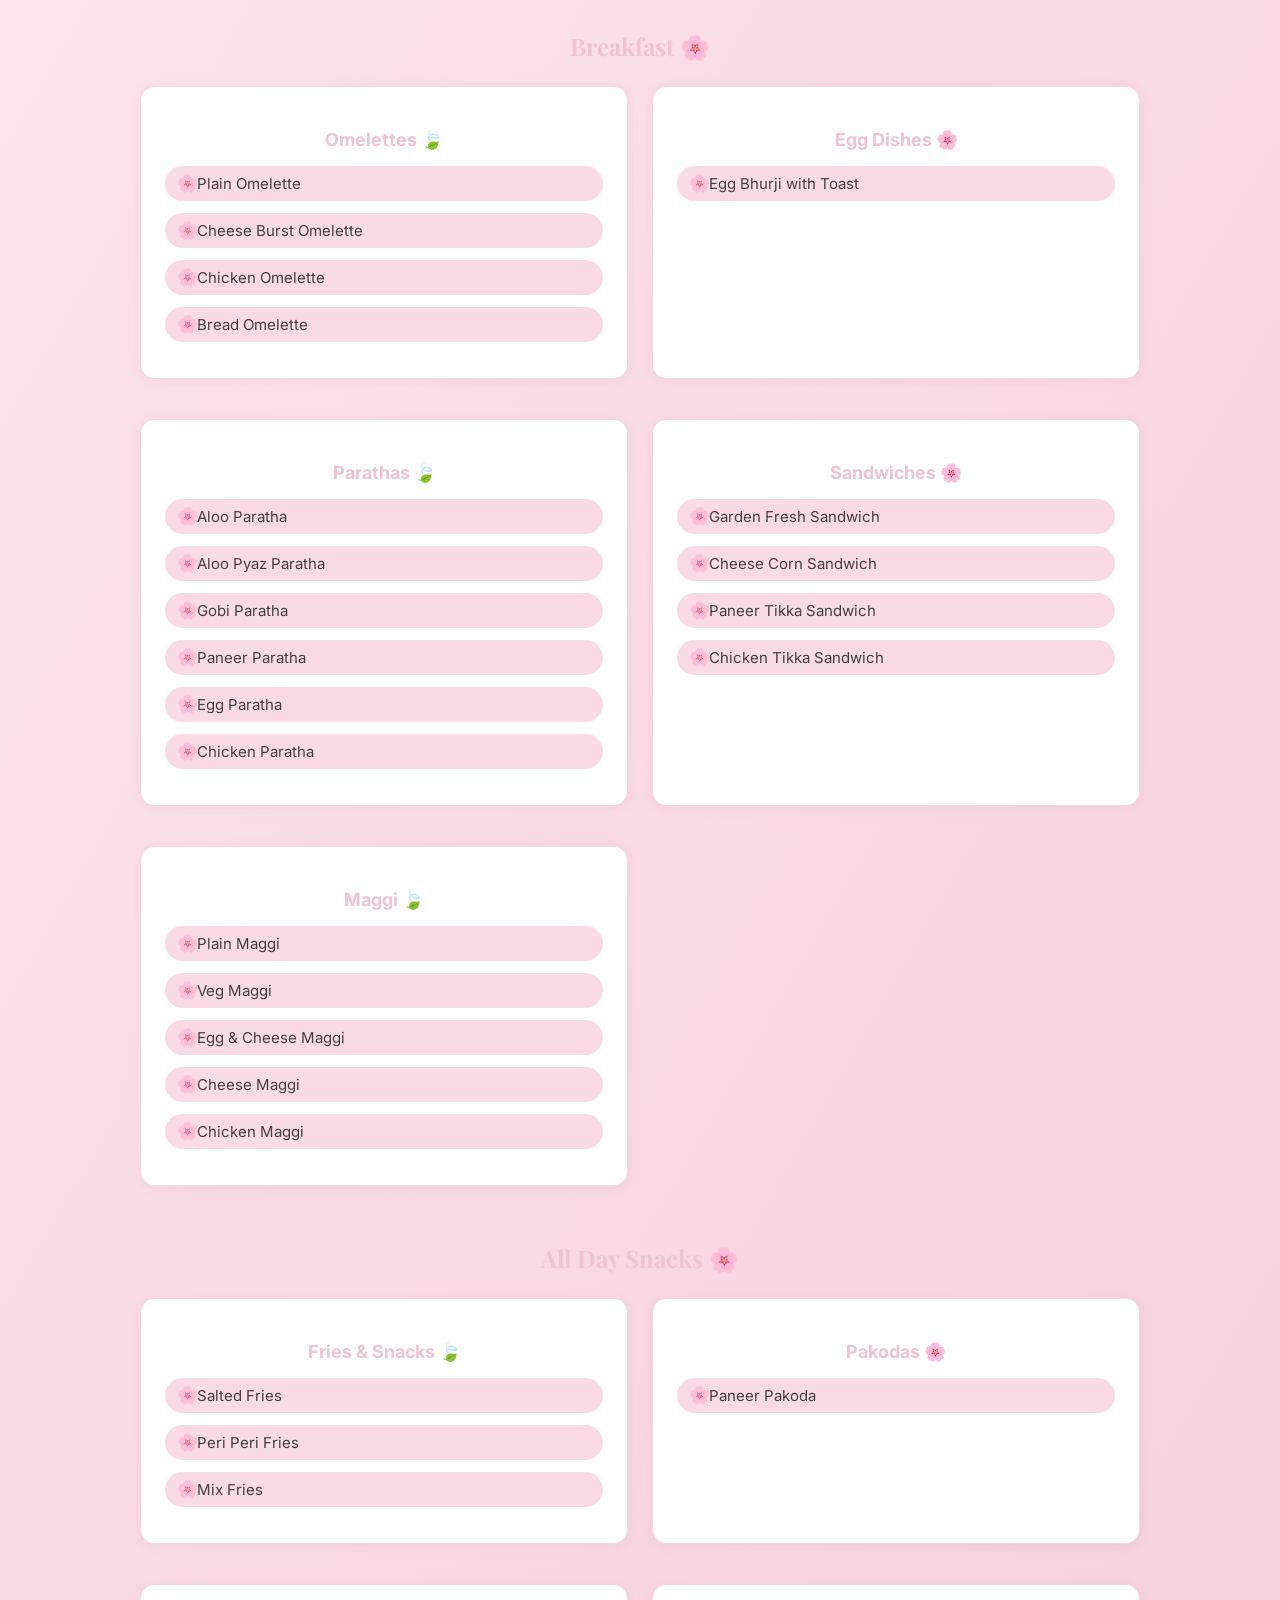
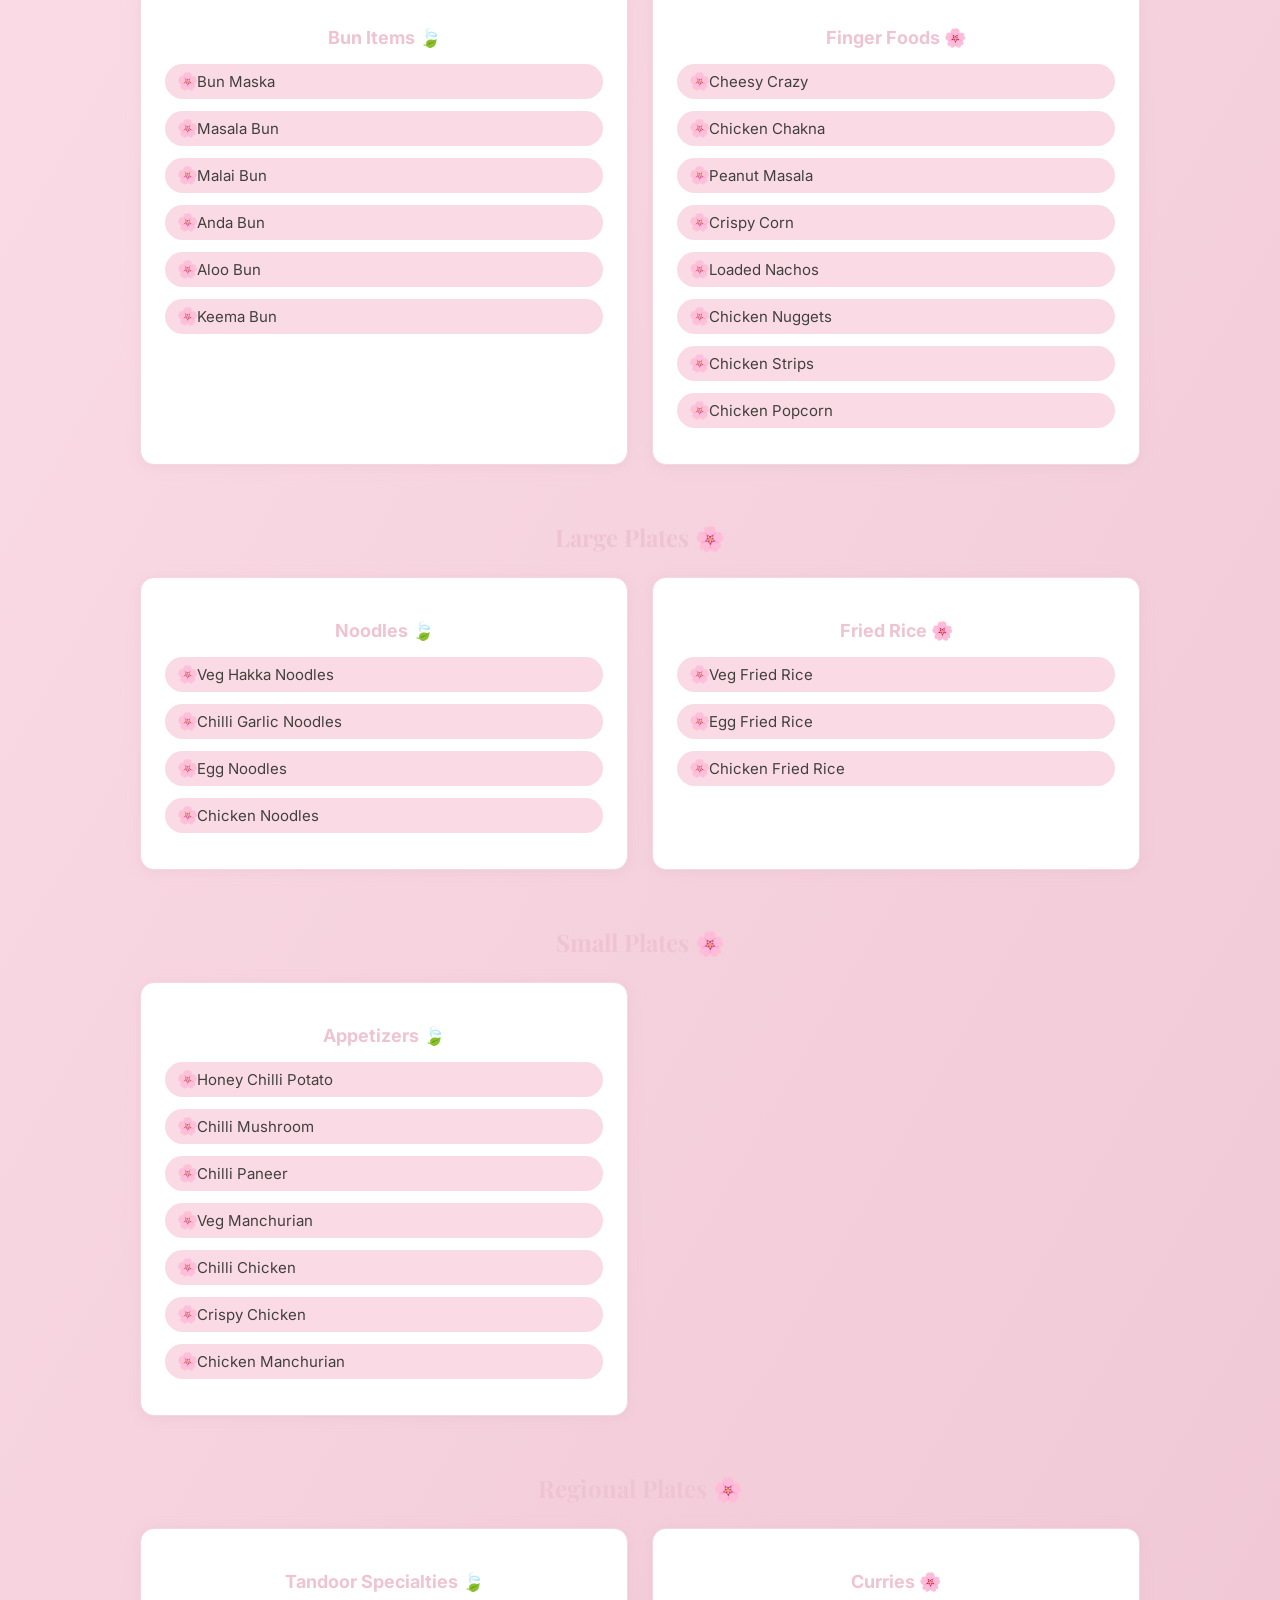
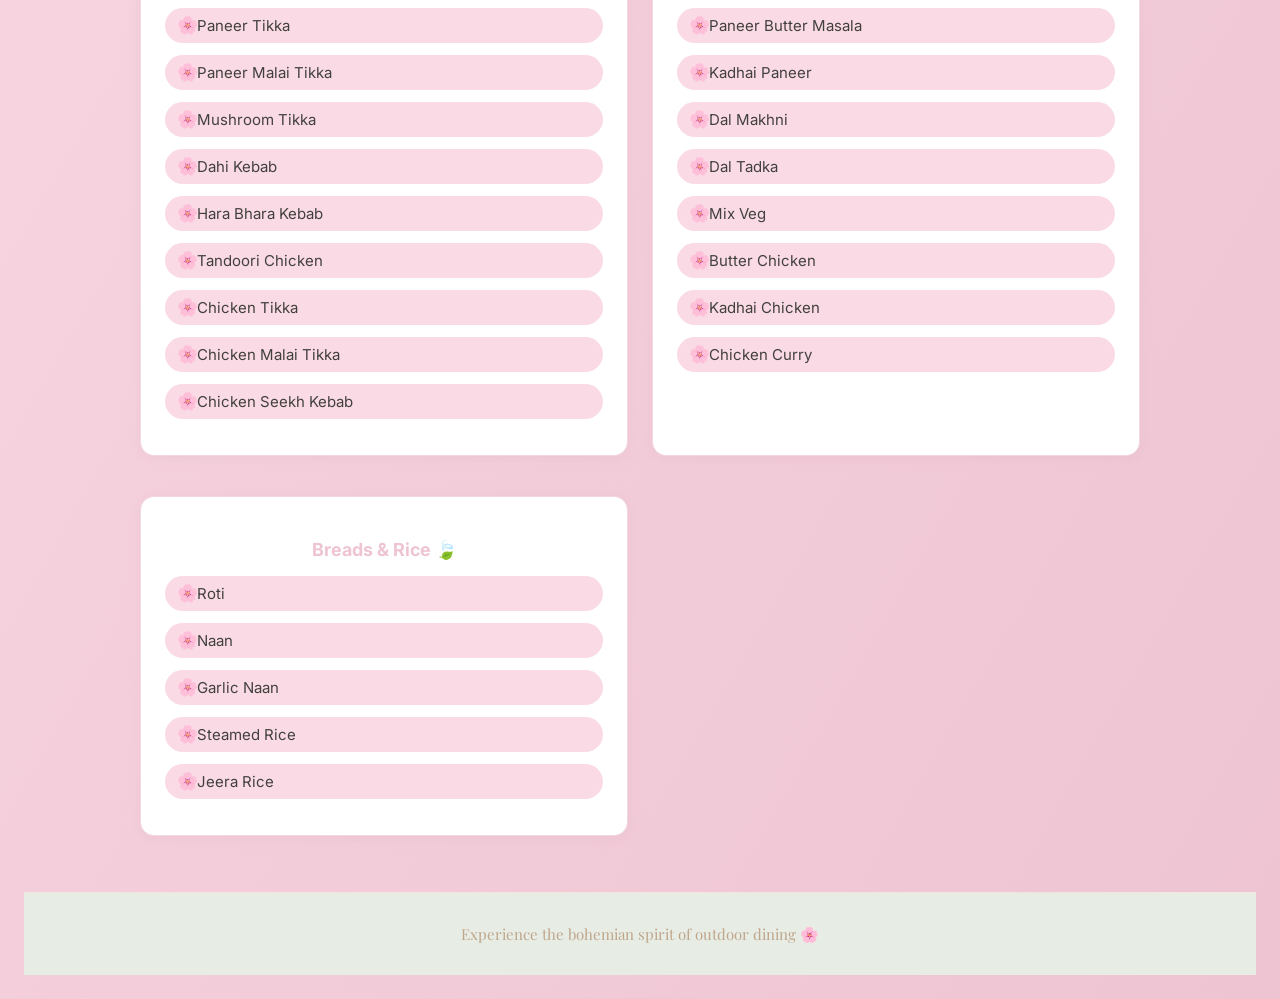
==== commit 9f846ef4: "modified menu page" ====
--- a/menu/index.html
+++ b/menu/index.html
@@ -1,342 +1,300 @@
 <!DOCTYPE html>
 <html lang="en">
 <head>
-    <meta charset="UTF-8">
-    <meta name="viewport" content="width=device-width, initial-scale=1.0">
-    <title>The Picnic Story - A Boho Picnic Experience</title>
-    <link rel="preconnect" href="https://fonts.googleapis.com">
-    <link rel="preconnect" href="https://fonts.gstatic.com" crossorigin>
-    <link href="https://fonts.googleapis.com/css2?family=Playfair+Display:wght@400;500;600;700&family=Inter:wght@300;400;500;600&display=swap" rel="stylesheet">
-    <link rel="stylesheet" href="menu/style.css">
+  <meta charset="UTF-8">
+  <meta name="viewport" content="width=device-width, initial-scale=1.0">
+  <title>The Picnic Story – A Boho Picnic Experience</title>
+  <!-- Google Fonts -->
+  <link rel="preconnect" href="https://fonts.googleapis.com">
+  <link rel="preconnect" href="https://fonts.gstatic.com" crossorigin>
+  <link href="https://fonts.googleapis.com/css2?family=Playfair+Display:wght@400;500;600;700&family=Inter:wght@300;400;500;600&display=swap" rel="stylesheet">
+  <!-- Boho Picnic CSS (adjust path if needed) -->
+  <link rel="stylesheet" href="style.css">
 </head>
 <body>
-    <div class="app">
-        <!-- Header -->
-        <header class="header">
-            <div class="container">
-                <div class="header-content">
-                    <h1 class="restaurant-name">THE PICNIC STORY <span class="flower">🌸</span></h1>
-                    <p class="restaurant-subtitle">A Boho Picnic Experience <span class="leaf">🍃</span></p>
-                </div>
-            </div>
-        </header>
-
-        <!-- Navigation -->
-        <nav class="navigation sticky">
-            <div class="container">
-                <div class="nav-content">
-                    <div class="search-container">
-                        <input type="text" id="searchInput" class="search-input" placeholder="Search menu items... 🌸">
-                    </div>
-                    <div class="nav-pills">
-                        <button class="nav-pill active" data-section="beverages">Beverages</button>
-                        <button class="nav-pill" data-section="breakfast">Breakfast</button>
-                        <button class="nav-pill" data-section="all-day-snacks">All Day Snacks</button>
-                        <button class="nav-pill" data-section="large-plates">Large Plates</button>
-                        <button class="nav-pill" data-section="small-plates">Small Plates</button>
-                        <button class="nav-pill" data-section="regional-plates">Regional Plates</button>
-                    </div>
-                </div>
-            </div>
-        </nav>
-
-        <!-- Main Content -->
-        <main class="main-content">
-            <div class="container">
-                <div class="menu-sections">
-                    
-                    <!-- Beverages Section -->
-                    <section id="beverages" class="menu-section">
-                        <div class="section-header">
-                            <h2 class="section-title">Beverages <span class="flower">🌸</span></h2>
-                            <p class="section-subtitle">Refresh your spirit with our handcrafted drinks</p>
-                        </div>
-                        
-                        <div class="subsections">
-                            <div class="subsection-card">
-                                <h3 class="subsection-title">Tea <span class="leaf">🍃</span></h3>
-                                <ul class="menu-items">
-                                    <li class="menu-item">Ginger Tea</li>
-                                    <li class="menu-item">Black Tea</li>
-                                    <li class="menu-item">Masala Tea</li>
-                                    <li class="menu-item">Elaichi Tea</li>
-                                    <li class="menu-item">Green Tea</li>
-                                    <li class="menu-item">Lemon Ginger Tea</li>
-                                </ul>
-                            </div>
-
-                            <div class="subsection-card">
-                                <h3 class="subsection-title">Coffee <span class="flower">🌸</span></h3>
-                                <ul class="menu-items">
-                                    <li class="menu-item">Hot Coffee</li>
-                                    <li class="menu-item">Americano</li>
-                                    <li class="menu-item">Cold Coffee</li>
-                                </ul>
-                            </div>
-
-                            <div class="subsection-card">
-                                <h3 class="subsection-title">Coolers <span class="leaf">🍃</span></h3>
-                                <ul class="menu-items">
-                                    <li class="menu-item">Ice Tea</li>
-                                    <li class="menu-item">Virgin Mojito</li>
-                                    <li class="menu-item">Fresh Lime</li>
-                                    <li class="menu-item">Lemonade</li>
-                                    <li class="menu-item">Blue Lagoon</li>
-                                    <li class="menu-item">Watermelon Mojito</li>
-                                    <li class="menu-item">Watermelon Lemonade</li>
-                                </ul>
-                            </div>
-
-                            <div class="subsection-card">
-                                <h3 class="subsection-title">Shakes & Lassi <span class="flower">🌸</span></h3>
-                                <ul class="menu-items">
-                                    <li class="menu-item">Oreo Shake</li>
-                                    <li class="menu-item">KitKat Shake</li>
-                                    <li class="menu-item">Chocolate Shake</li>
-                                    <li class="menu-item">Sweet Lassi</li>
-                                    <li class="menu-item">Salty Lassi</li>
-                                </ul>
-                            </div>
-
-                            <div class="subsection-card">
-                                <h3 class="subsection-title">Others <span class="leaf">🍃</span></h3>
-                                <ul class="menu-items">
-                                    <li class="menu-item">Mineral Water</li>
-                                    <li class="menu-item">Soda</li>
-                                    <li class="menu-item">Mixers</li>
-                                </ul>
-                            </div>
-                        </div>
-                    </section>
-
-                    <!-- Breakfast Section -->
-                    <section id="breakfast" class="menu-section">
-                        <div class="section-header">
-                            <h2 class="section-title">Breakfast <span class="flower">🌸</span></h2>
-                            <p class="section-subtitle">Start your morning with wholesome delights</p>
-                        </div>
-                        
-                        <div class="subsections">
-                            <div class="subsection-card">
-                                <h3 class="subsection-title">Omelettes <span class="leaf">🍃</span></h3>
-                                <ul class="menu-items">
-                                    <li class="menu-item">Plain Omelette</li>
-                                    <li class="menu-item">Cheese Burst Omelette</li>
-                                    <li class="menu-item">Chicken Omelette</li>
-                                    <li class="menu-item">Bread Omelette</li>
-                                </ul>
-                            </div>
-
-                            <div class="subsection-card">
-                                <h3 class="subsection-title">Egg Dishes <span class="flower">🌸</span></h3>
-                                <ul class="menu-items">
-                                    <li class="menu-item">Egg Bhurji with Toast</li>
-                                </ul>
-                            </div>
-
-                            <div class="subsection-card">
-                                <h3 class="subsection-title">Parathas <span class="leaf">🍃</span></h3>
-                                <ul class="menu-items">
-                                    <li class="menu-item">Aloo Paratha</li>
-                                    <li class="menu-item">Aloo Pyaz Paratha</li>
-                                    <li class="menu-item">Gobi Paratha</li>
-                                    <li class="menu-item">Paneer Paratha</li>
-                                    <li class="menu-item">Egg Paratha</li>
-                                    <li class="menu-item">Chicken Paratha</li>
-                                </ul>
-                            </div>
-
-                            <div class="subsection-card">
-                                <h3 class="subsection-title">Sandwiches <span class="flower">🌸</span></h3>
-                                <ul class="menu-items">
-                                    <li class="menu-item">Garden Fresh Sandwich</li>
-                                    <li class="menu-item">Cheese Corn Sandwich</li>
-                                    <li class="menu-item">Paneer Tikka Sandwich</li>
-                                    <li class="menu-item">Chicken Tikka Sandwich</li>
-                                </ul>
-                            </div>
-
-                            <div class="subsection-card">
-                                <h3 class="subsection-title">Maggi <span class="leaf">🍃</span></h3>
-                                <ul class="menu-items">
-                                    <li class="menu-item">Plain Maggi</li>
-                                    <li class="menu-item">Veg Maggi</li>
-                                    <li class="menu-item">Egg & Cheese Maggi</li>
-                                    <li class="menu-item">Cheese Maggi</li>
-                                    <li class="menu-item">Chicken Maggi</li>
-                                </ul>
-                            </div>
-                        </div>
-                    </section>
-
-                    <!-- All Day Snacks Section -->
-                    <section id="all-day-snacks" class="menu-section">
-                        <div class="section-header">
-                            <h2 class="section-title">All Day Snacks <span class="flower">🌸</span></h2>
-                            <p class="section-subtitle">Perfect bites for any time of day</p>
-                        </div>
-                        
-                        <div class="subsections">
-                            <div class="subsection-card">
-                                <h3 class="subsection-title">Fries & Snacks <span class="leaf">🍃</span></h3>
-                                <ul class="menu-items">
-                                    <li class="menu-item">Salted Fries</li>
-                                    <li class="menu-item">Peri Peri Fries</li>
-                                    <li class="menu-item">Mix Fries</li>
-                                </ul>
-                            </div>
-
-                            <div class="subsection-card">
-                                <h3 class="subsection-title">Pakodas <span class="flower">🌸</span></h3>
-                                <ul class="menu-items">
-                                    <li class="menu-item">Paneer Pakoda</li>
-                                </ul>
-                            </div>
-
-                            <div class="subsection-card">
-                                <h3 class="subsection-title">Bun Items <span class="leaf">🍃</span></h3>
-                                <ul class="menu-items">
-                                    <li class="menu-item">Bun Maska</li>
-                                    <li class="menu-item">Masala Bun</li>
-                                    <li class="menu-item">Malai Bun</li>
-                                    <li class="menu-item">Anda Bun</li>
-                                    <li class="menu-item">Aloo Bun</li>
-                                    <li class="menu-item">Keema Bun</li>
-                                </ul>
-                            </div>
-
-                            <div class="subsection-card">
-                                <h3 class="subsection-title">Finger Foods <span class="flower">🌸</span></h3>
-                                <ul class="menu-items">
-                                    <li class="menu-item">Cheesy Crazy</li>
-                                    <li class="menu-item">Chicken Chakna</li>
-                                    <li class="menu-item">Peanut Masala</li>
-                                    <li class="menu-item">Crispy Corn</li>
-                                    <li class="menu-item">Loaded Nachos</li>
-                                    <li class="menu-item">Chicken Nuggets</li>
-                                    <li class="menu-item">Chicken Strips</li>
-                                    <li class="menu-item">Chicken Popcorn</li>
-                                </ul>
-                            </div>
-                        </div>
-                    </section>
-
-                    <!-- Large Plates Section -->
-                    <section id="large-plates" class="menu-section">
-                        <div class="section-header">
-                            <h2 class="section-title">Large Plates <span class="flower">🌸</span></h2>
-                            <p class="section-subtitle">Hearty meals to satisfy your hunger</p>
-                        </div>
-                        
-                        <div class="subsections">
-                            <div class="subsection-card">
-                                <h3 class="subsection-title">Noodles <span class="leaf">🍃</span></h3>
-                                <ul class="menu-items">
-                                    <li class="menu-item">Veg Hakka Noodles</li>
-                                    <li class="menu-item">Chilli Garlic Noodles</li>
-                                    <li class="menu-item">Egg Noodles</li>
-                                    <li class="menu-item">Chicken Noodles</li>
-                                </ul>
-                            </div>
-
-                            <div class="subsection-card">
-                                <h3 class="subsection-title">Fried Rice <span class="flower">🌸</span></h3>
-                                <ul class="menu-items">
-                                    <li class="menu-item">Veg Fried Rice</li>
-                                    <li class="menu-item">Egg Fried Rice</li>
-                                    <li class="menu-item">Chicken Fried Rice</li>
-                                </ul>
-                            </div>
-                        </div>
-                    </section>
-
-                    <!-- Small Plates Section -->
-                    <section id="small-plates" class="menu-section">
-                        <div class="section-header">
-                            <h2 class="section-title">Small Plates <span class="flower">🌸</span></h2>
-                            <p class="section-subtitle">Delightful appetizers and starters</p>
-                        </div>
-                        
-                        <div class="subsections">
-                            <div class="subsection-card">
-                                <h3 class="subsection-title">Appetizers <span class="leaf">🍃</span></h3>
-                                <ul class="menu-items">
-                                    <li class="menu-item">Honey Chilli Potato</li>
-                                    <li class="menu-item">Chilli Mushroom</li>
-                                    <li class="menu-item">Chilli Paneer</li>
-                                    <li class="menu-item">Veg Manchurian</li>
-                                    <li class="menu-item">Chilli Chicken</li>
-                                    <li class="menu-item">Crispy Chicken</li>
-                                    <li class="menu-item">Chicken Manchurian</li>
-                                </ul>
-                            </div>
-                        </div>
-                    </section>
-
-                    <!-- Regional Plates Section -->
-                    <section id="regional-plates" class="menu-section">
-                        <div class="section-header">
-                            <h2 class="section-title">Regional Plates <span class="flower">🌸</span></h2>
-                            <p class="section-subtitle">Authentic flavors from traditional kitchens</p>
-                        </div>
-                        
-                        <div class="subsections">
-                            <div class="subsection-card">
-                                <h3 class="subsection-title">Tandoor Specialties <span class="leaf">🍃</span></h3>
-                                <ul class="menu-items">
-                                    <li class="menu-item">Paneer Tikka</li>
-                                    <li class="menu-item">Paneer Malai Tikka</li>
-                                    <li class="menu-item">Mushroom Tikka</li>
-                                    <li class="menu-item">Dahi Kebab</li>
-                                    <li class="menu-item">Hara Bhara Kebab</li>
-                                    <li class="menu-item">Tandoori Chicken</li>
-                                    <li class="menu-item">Chicken Tikka</li>
-                                    <li class="menu-item">Chicken Malai Tikka</li>
-                                    <li class="menu-item">Chicken Seekh Kebab</li>
-                                </ul>
-                            </div>
-
-                            <div class="subsection-card">
-                                <h3 class="subsection-title">Curries <span class="flower">🌸</span></h3>
-                                <ul class="menu-items">
-                                    <li class="menu-item">Paneer Butter Masala</li>
-                                    <li class="menu-item">Kadhai Paneer</li>
-                                    <li class="menu-item">Dal Makhni</li>
-                                    <li class="menu-item">Dal Tadka</li>
-                                    <li class="menu-item">Mix Veg</li>
-                                    <li class="menu-item">Butter Chicken</li>
-                                    <li class="menu-item">Kadhai Chicken</li>
-                                    <li class="menu-item">Chicken Curry</li>
-                                </ul>
-                            </div>
-
-                            <div class="subsection-card">
-                                <h3 class="subsection-title">Breads & Rice <span class="leaf">🍃</span></h3>
-                                <ul class="menu-items">
-                                    <li class="menu-item">Roti</li>
-                                    <li class="menu-item">Naan</li>
-                                    <li class="menu-item">Garlic Naan</li>
-                                    <li class="menu-item">Steamed Rice</li>
-                                    <li class="menu-item">Jeera Rice</li>
-                                </ul>
-                            </div>
-                        </div>
-                    </section>
-
-                </div>
-            </div>
-        </main>
-
-        <!-- Footer -->
-        <footer class="footer">
-            <div class="container">
-                <div class="footer-content">
-                    <p class="footer-text">Experience the bohemian spirit of outdoor dining <span class="flower">🌸</span></p>
-                </div>
-            </div>
-        </footer>
+  <header class="header">
+    <div class="container">
+      <h1 class="restaurant-name">THE PICNIC STORY <span class="flower">🌸</span></h1>
+      <p class="restaurant-subtitle">A Boho Picnic Experience <span class="leaf">🍃</span></p>
     </div>
-
-    <script src="menu/app.js"></script>
+  </header>
+
+  <nav class="navigation sticky">
+    <div class="container nav-content">
+      <input type="text" id="searchInput" class="search-input" placeholder="Search menu items... 🌸">
+      <div class="nav-pills">
+        <button class="nav-pill active" data-section="beverages">Beverages</button>
+        <button class="nav-pill" data-section="breakfast">Breakfast</button>
+        <button class="nav-pill" data-section="all-day-snacks">All Day Snacks</button>
+        <button class="nav-pill" data-section="large-plates">Large Plates</button>
+        <button class="nav-pill" data-section="small-plates">Small Plates</button>
+        <button class="nav-pill" data-section="regional-plates">Regional Plates</button>
+      </div>
+    </div>
+  </nav>
+
+  <main class="main-content">
+    <div class="container menu-sections">
+
+      <!-- BEVERAGES -->
+      <section id="beverages" class="menu-section">
+        <div class="section-header">
+          <h2 class="section-title">Beverages <span class="flower">🌸</span></h2>
+        </div>
+        <div class="subsections">
+          <div class="subsection-card">
+            <h3 class="subsection-title">Tea <span class="leaf">🍃</span></h3>
+            <ul class="menu-items">
+              <li class="menu-item">Ginger Tea</li>
+              <li class="menu-item">Black Tea</li>
+              <li class="menu-item">Masala Tea</li>
+              <li class="menu-item">Elaichi Tea</li>
+              <li class="menu-item">Green Tea</li>
+              <li class="menu-item">Lemon Ginger Tea</li>
+            </ul>
+          </div>
+          <div class="subsection-card">
+            <h3 class="subsection-title">Coffee <span class="flower">🌸</span></h3>
+            <ul class="menu-items">
+              <li class="menu-item">Hot Coffee</li>
+              <li class="menu-item">Americano</li>
+              <li class="menu-item">Cold Coffee</li>
+            </ul>
+          </div>
+          <div class="subsection-card">
+            <h3 class="subsection-title">Coolers <span class="leaf">🍃</span></h3>
+            <ul class="menu-items">
+              <li class="menu-item">Ice Tea</li>
+              <li class="menu-item">Virgin Mojito</li>
+              <li class="menu-item">Fresh Lime</li>
+              <li class="menu-item">Lemonade</li>
+              <li class="menu-item">Blue Lagoon</li>
+              <li class="menu-item">Watermelon Mojito</li>
+              <li class="menu-item">Watermelon Lemonade</li>
+            </ul>
+          </div>
+          <div class="subsection-card">
+            <h3 class="subsection-title">Shakes & Lassi <span class="flower">🌸</span></h3>
+            <ul class="menu-items">
+              <li class="menu-item">Oreo Shake</li>
+              <li class="menu-item">KitKat Shake</li>
+              <li class="menu-item">Chocolate Shake</li>
+              <li class="menu-item">Sweet Lassi</li>
+              <li class="menu-item">Salty Lassi</li>
+            </ul>
+          </div>
+          <div class="subsection-card">
+            <h3 class="subsection-title">Others <span class="leaf">🍃</span></h3>
+            <ul class="menu-items">
+              <li class="menu-item">Mineral Water</li>
+              <li class="menu-item">Soda</li>
+              <li class="menu-item">Mixers</li>
+            </ul>
+          </div>
+        </div>
+      </section>
+
+      <!-- BREAKFAST -->
+      <section id="breakfast" class="menu-section">
+        <div class="section-header">
+          <h2 class="section-title">Breakfast <span class="flower">🌸</span></h2>
+        </div>
+        <div class="subsections">
+          <div class="subsection-card">
+            <h3 class="subsection-title">Omelettes <span class="leaf">🍃</span></h3>
+            <ul class="menu-items">
+              <li class="menu-item">Plain Omelette</li>
+              <li class="menu-item">Cheese Burst Omelette</li>
+              <li class="menu-item">Chicken Omelette</li>
+              <li class="menu-item">Bread Omelette</li>
+            </ul>
+          </div>
+          <div class="subsection-card">
+            <h3 class="subsection-title">Egg Dishes <span class="flower">🌸</span></h3>
+            <ul class="menu-items">
+              <li class="menu-item">Egg Bhurji with Toast</li>
+            </ul>
+          </div>
+          <div class="subsection-card">
+            <h3 class="subsection-title">Parathas <span class="leaf">🍃</span></h3>
+            <ul class="menu-items">
+              <li class="menu-item">Aloo Paratha</li>
+              <li class="menu-item">Aloo Pyaz Paratha</li>
+              <li class="menu-item">Gobi Paratha</li>
+              <li class="menu-item">Paneer Paratha</li>
+              <li class="menu-item">Egg Paratha</li>
+              <li class="menu-item">Chicken Paratha</li>
+            </ul>
+          </div>
+          <div class="subsection-card">
+            <h3 class="subsection-title">Sandwiches <span class="flower">🌸</span></h3>
+            <ul class="menu-items">
+              <li class="menu-item">Garden Fresh Sandwich</li>
+              <li class="menu-item">Cheese Corn Sandwich</li>
+              <li class="menu-item">Paneer Tikka Sandwich</li>
+              <li class="menu-item">Chicken Tikka Sandwich</li>
+            </ul>
+          </div>
+          <div class="subsection-card">
+            <h3 class="subsection-title">Maggi <span class="leaf">🍃</span></h3>
+            <ul class="menu-items">
+              <li class="menu-item">Plain Maggi</li>
+              <li class="menu-item">Veg Maggi</li>
+              <li class="menu-item">Egg & Cheese Maggi</li>
+              <li class="menu-item">Cheese Maggi</li>
+              <li class="menu-item">Chicken Maggi</li>
+            </ul>
+          </div>
+        </div>
+      </section>
+
+      <!-- ALL DAY SNACKS -->
+      <section id="all-day-snacks" class="menu-section">
+        <div class="section-header">
+          <h2 class="section-title">All Day Snacks <span class="flower">🌸</span></h2>
+        </div>
+        <div class="subsections">
+          <div class="subsection-card">
+            <h3 class="subsection-title">Fries & Snacks <span class="leaf">🍃</span></h3>
+            <ul class="menu-items">
+              <li class="menu-item">Salted Fries</li>
+              <li class="menu-item">Peri Peri Fries</li>
+              <li class="menu-item">Mix Fries</li>
+            </ul>
+          </div>
+          <div class="subsection-card">
+            <h3 class="subsection-title">Pakodas <span class="flower">🌸</span></h3>
+            <ul class="menu-items">
+              <li class="menu-item">Paneer Pakoda</li>
+            </ul>
+          </div>
+          <div class="subsection-card">
+            <h3 class="subsection-title">Bun Items <span class="leaf">🍃</span></h3>
+            <ul class="menu-items">
+              <li class="menu-item">Bun Maska</li>
+              <li class="menu-item">Masala Bun</li>
+              <li class="menu-item">Malai Bun</li>
+              <li class="menu-item">Anda Bun</li>
+              <li class="menu-item">Aloo Bun</li>
+              <li class="menu-item">Keema Bun</li>
+            </ul>
+          </div>
+          <div class="subsection-card">
+            <h3 class="subsection-title">Finger Foods <span class="flower">🌸</span></h3>
+            <ul class="menu-items">
+              <li class="menu-item">Cheesy Crazy</li>
+              <li class="menu-item">Chicken Chakna</li>
+              <li class="menu-item">Peanut Masala</li>
+              <li class="menu-item">Crispy Corn</li>
+              <li class="menu-item">Loaded Nachos</li>
+              <li class="menu-item">Chicken Nuggets</li>
+              <li class="menu-item">Chicken Strips</li>
+              <li class="menu-item">Chicken Popcorn</li>
+            </ul>
+          </div>
+        </div>
+      </section>
+
+      <!-- LARGE PLATES -->
+      <section id="large-plates" class="menu-section">
+        <div class="section-header">
+          <h2 class="section-title">Large Plates <span class="flower">🌸</span></h2>
+        </div>
+        <div class="subsections">
+          <div class="subsection-card">
+            <h3 class="subsection-title">Noodles <span class="leaf">🍃</span></h3>
+            <ul class="menu-items">
+              <li class="menu-item">Veg Hakka Noodles</li>
+              <li class="menu-item">Chilli Garlic Noodles</li>
+              <li class="menu-item">Egg Noodles</li>
+              <li class="menu-item">Chicken Noodles</li>
+            </ul>
+          </div>
+          <div class="subsection-card">
+            <h3 class="subsection-title">Fried Rice <span class="flower">🌸</span></h3>
+            <ul class="menu-items">
+              <li class="menu-item">Veg Fried Rice</li>
+              <li class="menu-item">Egg Fried Rice</li>
+              <li class="menu-item">Chicken Fried Rice</li>
+            </ul>
+          </div>
+        </div>
+      </section>
+
+      <!-- SMALL PLATES -->
+      <section id="small-plates" class="menu-section">
+        <div class="section-header">
+          <h2 class="section-title">Small Plates <span class="flower">🌸</span></h2>
+        </div>
+        <div class="subsections">
+          <div class="subsection-card">
+            <h3 class="subsection-title">Appetizers <span class="leaf">🍃</span></h3>
+            <ul class="menu-items">
+              <li class="menu-item">Honey Chilli Potato</li>
+              <li class="menu-item">Chilli Mushroom</li>
+              <li class="menu-item">Chilli Paneer</li>
+              <li class="menu-item">Veg Manchurian</li>
+              <li class="menu-item">Chilli Chicken</li>
+              <li class="menu-item">Crispy Chicken</li>
+              <li class="menu-item">Chicken Manchurian</li>
+            </ul>
+          </div>
+        </div>
+      </section>
+
+      <!-- REGIONAL PLATES -->
+      <section id="regional-plates" class="menu-section">
+        <div class="section-header">
+          <h2 class="section-title">Regional Plates <span class="flower">🌸</span></h2>
+        </div>
+        <div class="subsections">
+          <div class="subsection-card">
+            <h3 class="subsection-title">Tandoor Specialties <span class="leaf">🍃</span></h3>
+            <ul class="menu-items">
+              <li class="menu-item">Paneer Tikka</li>
+              <li class="menu-item">Paneer Malai Tikka</li>
+              <li class="menu-item">Mushroom Tikka</li>
+              <li class="menu-item">Dahi Kebab</li>
+              <li class="menu-item">Hara Bhara Kebab</li>
+              <li class="menu-item">Tandoori Chicken</li>
+              <li class="menu-item">Chicken Tikka</li>
+              <li class="menu-item">Chicken Malai Tikka</li>
+              <li class="menu-item">Chicken Seekh Kebab</li>
+            </ul>
+          </div>
+          <div class="subsection-card">
+            <h3 class="subsection-title">Curries <span class="flower">🌸</span></h3>
+            <ul class="menu-items">
+              <li class="menu-item">Paneer Butter Masala</li>
+              <li class="menu-item">Kadhai Paneer</li>
+              <li class="menu-item">Dal Makhni</li>
+              <li class="menu-item">Dal Tadka</li>
+              <li class="menu-item">Mix Veg</li>
+              <li class="menu-item">Butter Chicken</li>
+              <li class="menu-item">Kadhai Chicken</li>
+              <li class="menu-item">Chicken Curry</li>
+            </ul>
+          </div>
+          <div class="subsection-card">
+            <h3 class="subsection-title">Breads & Rice <span class="leaf">🍃</span></h3>
+            <ul class="menu-items">
+              <li class="menu-item">Roti</li>
+              <li class="menu-item">Naan</li>
+              <li class="menu-item">Garlic Naan</li>
+              <li class="menu-item">Steamed Rice</li>
+              <li class="menu-item">Jeera Rice</li>
+            </ul>
+          </div>
+        </div>
+      </section>
+
+    </div>
+  </main>
+  <footer class="footer">
+    <div class="container">
+      <p class="footer-text">Experience the bohemian spirit of outdoor dining <span class="flower">🌸</span></p>
+    </div>
+  </footer>
+  <script src="/js/app.js" defer></script>
 </body>
-</html>+</html>
--- a/menu/style.css
+++ b/menu/style.css
@@ -0,0 +1,244 @@
+:root {
+  /* Boho color palette */
+  --color-white: #fff;
+  --color-blush-50: #fdf6f9;
+  --color-blush-100: #fdeff2;
+  --color-blush-200: #fadbe5;
+  --color-blush-300: #f7c2d0;
+  --color-peach: #ffe7d6;
+  --color-cream: #fff9f3;
+  --color-sage: #e7ede5;
+  --color-gold: #eec58a;
+  --color-muted-pink: #eec4d2;
+  --color-gray: #7e7970;
+  --color-text: #42403e;
+  --color-text-secondary: #9f948e;
+  --color-primary: #eec4d2;
+  --color-primary-hover: #fadbe5;
+  --color-border: #f3d9dd;
+  --color-boho-gradient: linear-gradient(120deg, #fdeff2 0%, #fadbe5 40%, #eec4d2 100%);
+  --font-family-base: 'Inter', sans-serif;
+  --font-family-heading: 'Playfair Display', serif;
+  --font-size-base: 15px;
+  --font-size-lg: 18px;
+  --font-size-xl: 24px;
+  --font-size-2xl: 34px;
+  --radius-base: 14px;
+  --radius-full: 9999px;
+  --shadow-card: 0 2px 16px 0 rgba(215,181,196,0.11), 0 1.5px 7px 0 rgba(213,159,179,0.09);
+  --space-8: 8px;
+  --space-12: 12px;
+  --space-16: 16px;
+  --space-24: 24px;
+  --space-32: 32px;
+  --space-40: 40px;
+}
+
+html {
+  font-size: var(--font-size-base);
+  font-family: var(--font-family-base);
+  background: var(--color-boho-gradient);
+  color: var(--color-text);
+  scroll-behavior: smooth;
+}
+
+body {
+  margin: 0;
+  padding: var(--space-24);
+}
+
+.container {
+  max-width: 1000px;
+  margin: 0 auto;
+  padding-left: var(--space-16);
+  padding-right: var(--space-16);
+}
+
+/* Header */
+.header {
+  text-align: center;
+  padding: var(--space-32) 0 var(--space-24);
+  background: var(--color-boho-gradient);
+  border-bottom-left-radius: var(--radius-full);
+  border-bottom-right-radius: var(--radius-full);
+  box-shadow: var(--shadow-card);
+  margin-bottom: var(--space-32);
+}
+.restaurant-name {
+  font-family: var(--font-family-heading);
+  font-size: var(--font-size-2xl);
+  color: var(--color-primary);
+  margin-bottom: var(--space-8);
+}
+.restaurant-subtitle {
+  font-size: var(--font-size-lg);
+  color: var(--color-text-secondary);
+  font-style: italic;
+}
+
+/* Navigation */
+.navigation.sticky {
+  background-color: var(--color-white);
+  border-bottom: 1.5px solid var(--color-border);
+  position: sticky;
+  top: 0;
+  z-index: 100;
+  border-radius: var(--radius-base);
+  box-shadow: var(--shadow-card);
+  margin-bottom: var(--space-32);
+  padding: var(--space-12) 0;
+}
+.nav-content {
+  display: flex;
+  flex-wrap: wrap;
+  justify-content: space-between;
+  align-items: center;
+  gap: var(--space-8);
+}
+.search-input {
+  min-width: 250px;
+  width: 100%;
+  max-width: 400px;
+  padding: var(--space-8) var(--space-16);
+  border: 1px solid var(--color-border);
+  border-radius: var(--radius-full);
+  background-color: var(--color-blush-100);
+  font-size: var(--font-size-base);
+  color: var(--color-gray);
+  transition: border-color 0.2s;
+}
+.search-input:focus {
+  outline: none;
+  border-color: var(--color-primary);
+}
+.nav-pills {
+  display: flex;
+  flex-wrap: wrap;
+  gap: var(--space-8);
+}
+.nav-pill {
+  background: var(--color-white);
+  color: var(--color-primary);
+  border: 1px solid var(--color-border);
+  border-radius: var(--radius-full);
+  padding: var(--space-8) var(--space-16);
+  margin: 0 var(--space-4);
+  cursor: pointer;
+  font-weight: 600;
+  transition: background 0.2s, color 0.2s;
+}
+.nav-pill.active,
+.nav-pill:hover {
+  background: var(--color-primary-hover);
+  color: #42403e;
+}
+
+/* Menu Sections */
+.menu-section {
+  margin-bottom: var(--space-40);
+}
+.section-header {
+  text-align: center;
+}
+.section-title {
+  font-family: var(--font-family-heading);
+  font-size: var(--font-size-xl);
+  color: var(--color-primary);
+  margin-bottom: var(--space-8);
+  position: relative;
+}
+.section-title .flower {
+  font-size: 1em;
+}
+.section-subtitle {
+  color: var(--color-text-secondary);
+  margin-bottom: var(--space-24);
+  font-size: var(--font-size-base);
+  font-style: italic;
+}
+.subsections {
+  display: grid;
+  grid-template-columns: repeat(auto-fit, minmax(260px, 1fr));
+  gap: var(--space-24);
+  margin-top: var(--space-24);
+}
+.subsection-card {
+  background: var(--color-white);
+  border-radius: var(--radius-base);
+  box-shadow: var(--shadow-card);
+  border: 1px solid var(--color-border);
+  padding: var(--space-24);
+  margin-bottom: var(--space-16);
+  transition: box-shadow 0.2s, transform 0.2s;
+}
+.subsection-card:hover {
+  box-shadow: 0 6px 32px 0 rgba(224,185,197,0.14);
+  transform: translateY(-3px);
+}
+.subsection-title {
+  font-size: var(--font-size-lg);
+  color: var(--color-primary);
+  margin-bottom: var(--space-16);
+  text-align: center;
+}
+
+/* Menu Items */
+.menu-items {
+  list-style: none;
+  padding: 0;
+  margin: 0;
+}
+.menu-item {
+  padding: var(--space-8) var(--space-16) var(--space-8) 32px;
+  margin-bottom: var(--space-12);
+  border-radius: var(--radius-full);
+  background: var(--color-blush-200);
+  position: relative;
+  font-size: var(--font-size-base);
+  color: var(--color-text);
+  transition: background 0.23s, color 0.23s;
+  user-select: none;
+  cursor: pointer;
+}
+.menu-item::before {
+  content: '🌸';
+  position: absolute;
+  left: 12px;
+  top: 50%;
+  transform: translateY(-50%);
+  font-size: 17px;
+  opacity: .85;
+}
+.menu-item:hover {
+  background: var(--color-peach);
+  color: #ae667f;
+}
+
+/* Footer */
+.footer {
+  background: var(--color-sage);
+  color: #bfa58a;
+  border-top: 1.5px solid #f6e3db;
+  padding: var(--space-16) 0;
+  text-align: center;
+  font-family: var(--font-family-heading);
+  font-size: var(--font-size-base);
+  margin-top: var(--space-32);
+}
+
+/* Responsive */
+@media (max-width: 900px) {
+  .container {
+    padding-left: 8px;
+    padding-right: 8px;
+  }
+  .subsections {
+    grid-template-columns: 1fr;
+  }
+}
+
+@media (min-width: 768px) {
+  .subsections {
+    grid-template-columns: repeat(2, 1fr);
+  }
+}
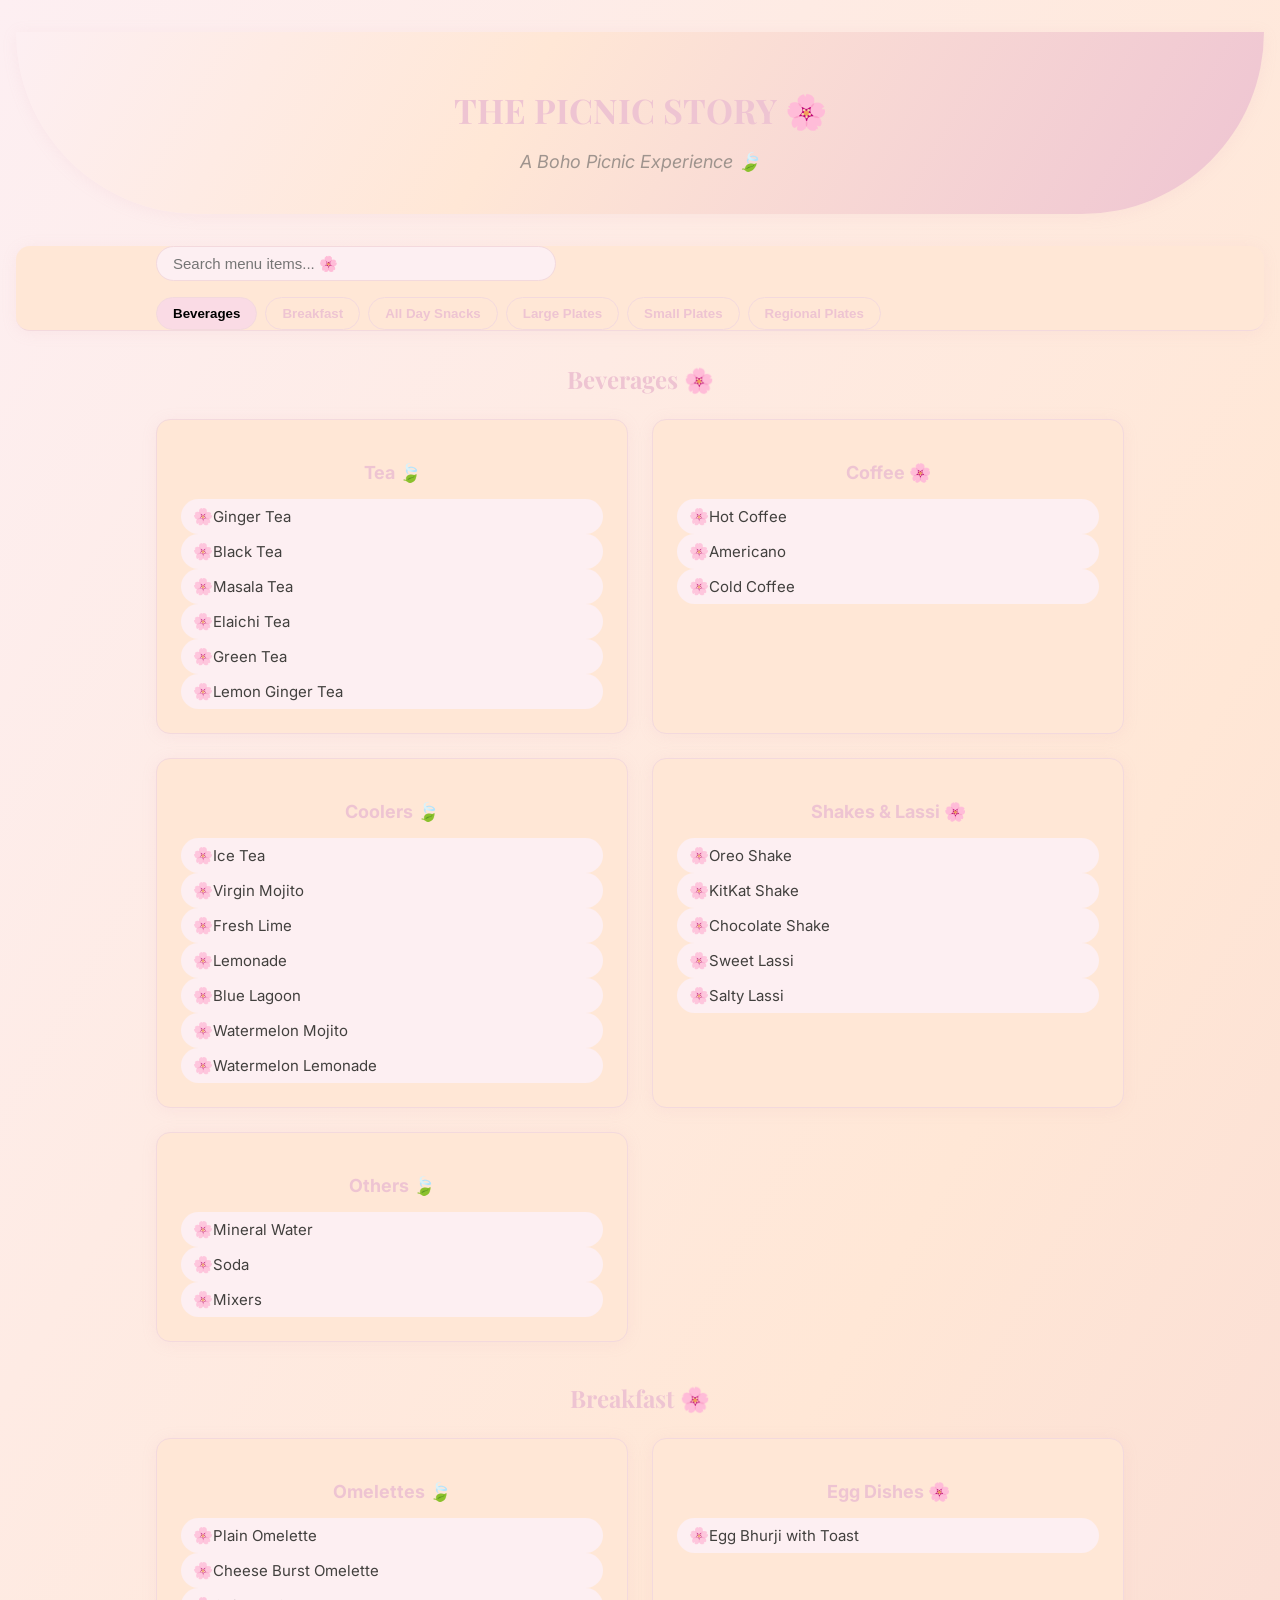
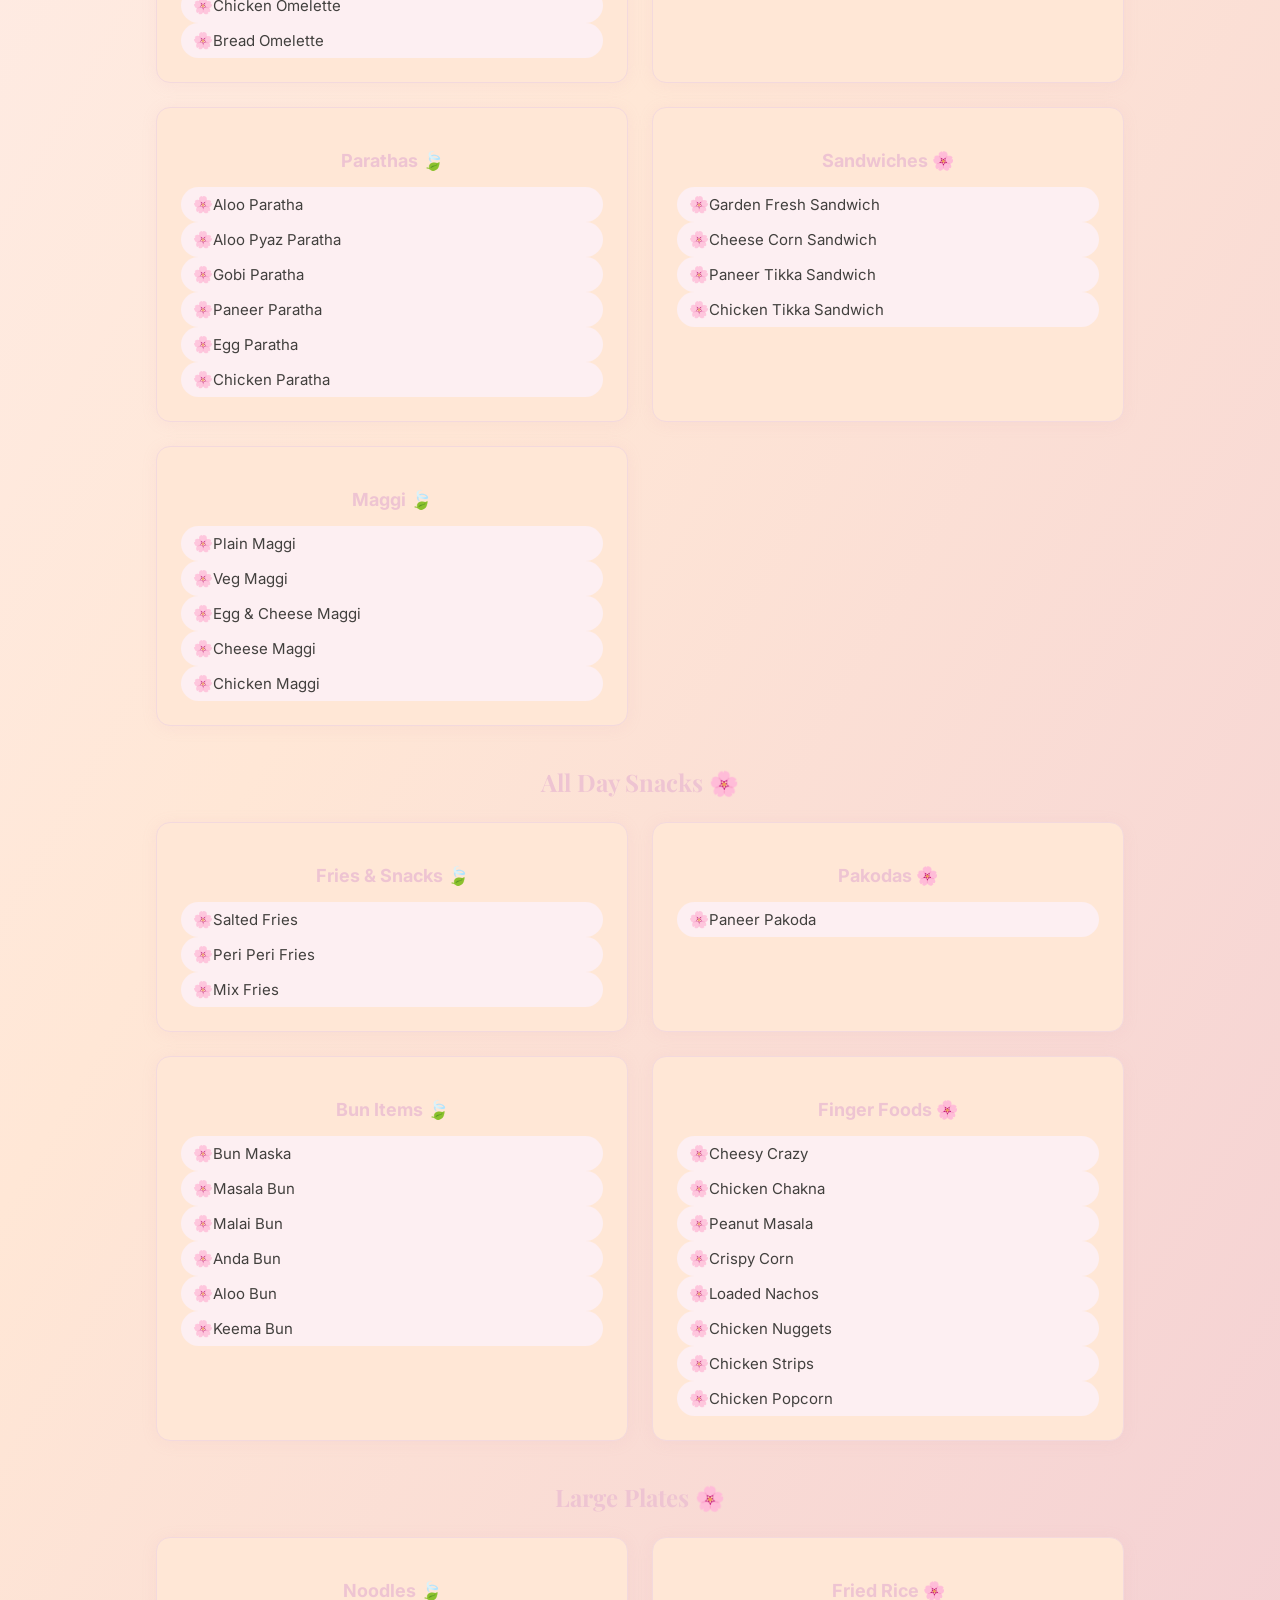
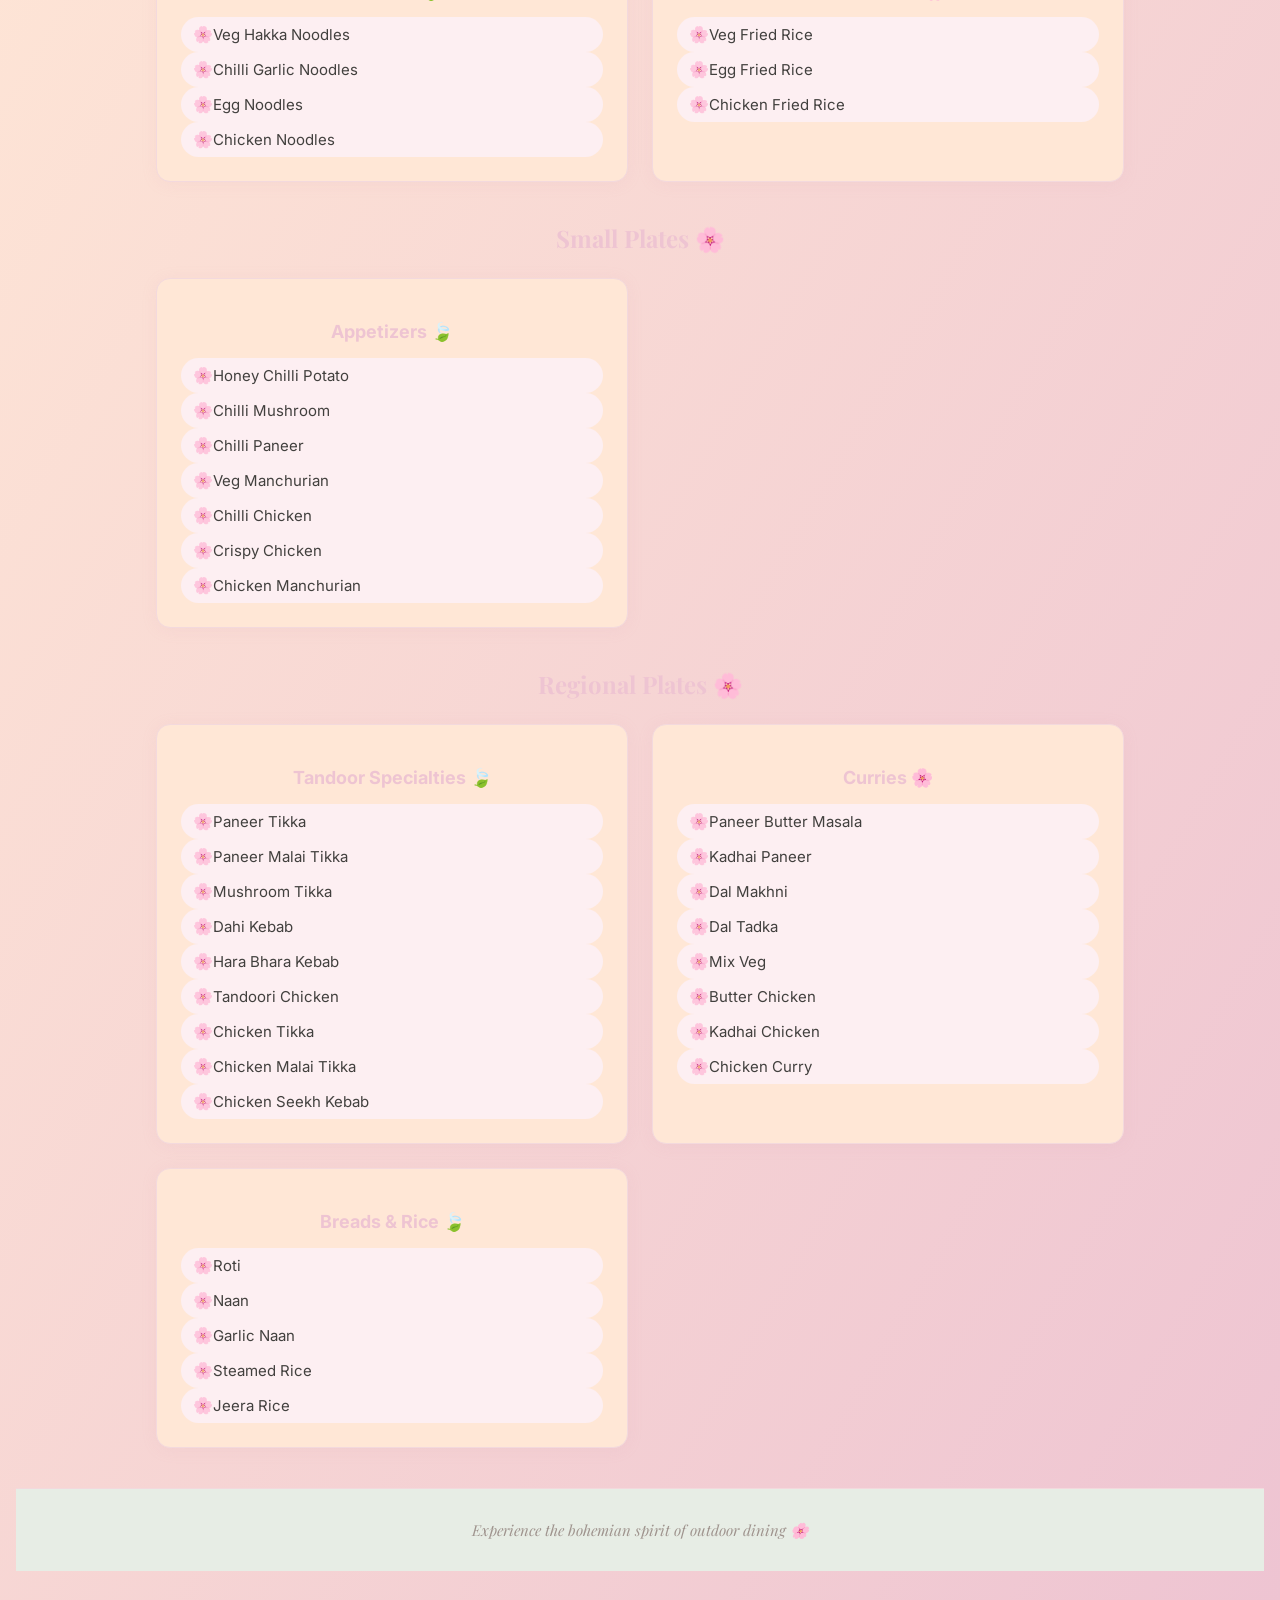
==== commit aeb010be: "modified menu page" ====
--- a/menu/index.html
+++ b/menu/index.html
@@ -9,7 +9,7 @@
   <link rel="preconnect" href="https://fonts.gstatic.com" crossorigin>
   <link href="https://fonts.googleapis.com/css2?family=Playfair+Display:wght@400;500;600;700&family=Inter:wght@300;400;500;600&display=swap" rel="stylesheet">
   <!-- Boho Picnic CSS (adjust path if needed) -->
-  <link rel="stylesheet" href="style.css">
+  <link rel="stylesheet" href="../css/style.css">
 </head>
 <body>
   <header class="header">
@@ -295,6 +295,6 @@
       <p class="footer-text">Experience the bohemian spirit of outdoor dining <span class="flower">🌸</span></p>
     </div>
   </footer>
-  <script src="/js/app.js" defer></script>
+  <script src="../js/app.js" defer></script>
 </body>
 </html>
--- a/css/style.css
+++ b/css/style.css
@@ -0,0 +1,268 @@
+/* ============================= */
+/* The Picnic Story – Unified Boho Picnic Theme CSS */
+/* Place this at /css/style.css */
+/* ============================= */
+
+/* Google Fonts Import */
+@import url('https://fonts.googleapis.com/css2?family=Playfair+Display:wght@400;500;600;700&family=Inter:wght@300;400;500;600&display=swap');
+
+/* ============================= */
+/* Root Variables */
+/* ============================= */
+:root {
+  /* Boho Picnic Color Palette */
+  --boho-blush: #fdeff2;
+  --boho-cream: #ffe7d6;
+  --boho-dusty-rose: #eec4d2;
+  --boho-sage: #e7ede5;
+  --boho-peach: #ffe7d6;
+  --boho-text-dark: #42403e;
+  --boho-text-secondary: #9f948e;
+  --boho-primary: #eec4d2;
+  --boho-primary-hover: #fadbe5;
+  --boho-border: #f3d9dd;
+
+  /* Background Gradient */
+  --boho-gradient: linear-gradient(120deg, var(--boho-blush) 0%, var(--boho-cream) 40%, var(--boho-dusty-rose) 100%);
+
+  /* Typography */
+  --font-sans: 'Inter', sans-serif;
+  --font-serif: 'Playfair Display', serif;
+
+  /* Spacing */
+  --space-8: 8px;
+  --space-16: 16px;
+  --space-24: 24px;
+  --space-32: 32px;
+  --space-40: 40px;
+
+  /* Border Radius */
+  --radius-base: 14px;
+  --radius-full: 9999px;
+
+  /* Shadows */
+  --shadow-card: 0 2px 16px rgba(213,159,179,0.1);
+  --shadow-hover: 0 6px 32px rgba(213,159,179,0.14);
+
+  /* Font Sizes */
+  --font-size-base: 15px;
+  --font-size-lg: 18px;
+  --font-size-xl: 24px;
+  --font-size-2xl: 34px;
+}
+
+/* ============================= */
+/* Base Styles */
+/* ============================= */
+html {
+  font-size: var(--font-size-base);
+  font-family: var(--font-sans);
+  background: var(--boho-gradient);
+  color: var(--boho-text-dark);
+  scroll-behavior: smooth;
+}
+body {
+  margin: 0;
+  padding: var(--space-32) var(--space-16);
+}
+*, *::before, *::after {
+  box-sizing: border-box;
+}
+
+/* Container */
+.container {
+  max-width: 1000px;
+  margin: 0 auto;
+  padding: 0 var(--space-16);
+}
+
+/* ============================= */
+/* Header */
+/* ============================= */
+.header {
+  text-align: center;
+  padding: var(--space-32) 0 var(--space-24);
+  background: var(--boho-gradient);
+  border-bottom-left-radius: var(--radius-full);
+  border-bottom-right-radius: var(--radius-full);
+  box-shadow: var(--shadow-card);
+  margin-bottom: var(--space-32);
+}
+.restaurant-name {
+  font-family: var(--font-serif);
+  font-size: var(--font-size-2xl);
+  color: var(--boho-primary);
+  margin-bottom: var(--space-8);
+}
+.restaurant-subtitle {
+  font-size: var(--font-size-lg);
+  color: var(--boho-text-secondary);
+  font-style: italic;
+}
+
+/* ============================= */
+/* Navigation */
+/* ============================= */
+.navigation.sticky {
+  background: var(--boho-cream);
+  border-bottom: 1px solid var(--boho-border);
+  position: sticky;
+  top: 0;
+  z-index: 100;
+  border-radius: var(--radius-base);
+  box-shadow: var(--shadow-card);
+  margin-bottom: var(--space-32);
+  padding: var(--space-12) 0;
+}
+.nav-content {
+  display: flex;
+  flex-wrap: wrap;
+  justify-content: space-between;
+  align-items: center;
+  gap: var(--space-16);
+}
+.search-input {
+  flex: 1 1 300px;
+  max-width: 400px;
+  padding: var(--space-8) var(--space-16);
+  border: 1px solid var(--boho-border);
+  border-radius: var(--radius-full);
+  background: var(--boho-blush);
+  font-size: var(--font-size-base);
+  color: var(--boho-text-dark);
+  transition: border-color 0.2s;
+}
+.search-input:focus {
+  outline: none;
+  border-color: var(--boho-primary);
+}
+.nav-pills {
+  display: flex;
+  flex-wrap: wrap;
+  gap: var(--space-8);
+}
+.nav-pill {
+  background: var(--boho-cream);
+  color: var(--boho-primary);
+  border: 1px solid var(--boho-border);
+  border-radius: var(--radius-full);
+  padding: var(--space-8) var(--space-16);
+  cursor: pointer;
+  font-weight: 600;
+  transition: background 0.2s, color 0.2s;
+}
+.nav-pill.active,
+.nav-pill:hover {
+  background: var(--boho-primary-hover);
+  color: #000;
+}
+
+/* ============================= */
+/* Menu Sections */
+/* ============================= */
+.menu-section {
+  margin-bottom: var(--space-40);
+}
+.section-header {
+  text-align: center;
+  margin-bottom: var(--space-24);
+}
+.section-title {
+  font-family: var(--font-serif);
+  font-size: var(--font-size-xl);
+  color: var(--boho-primary);
+  margin-bottom: var(--space-8);
+}
+.section-subtitle {
+  font-size: var(--font-size-base);
+  color: var(--boho-text-secondary);
+  font-style: italic;
+}
+.subsections {
+  display: grid;
+  gap: var(--space-24);
+  grid-template-columns: repeat(auto-fit, minmax(260px, 1fr));
+  margin-top: var(--space-24);
+}
+.subsection-card {
+  background: var(--boho-cream);
+  border: 1px solid var(--boho-border);
+  border-radius: var(--radius-base);
+  box-shadow: var(--shadow-card);
+  padding: var(--space-24);
+  transition: transform 0.2s, box-shadow 0.2s;
+}
+.subsection-card:hover {
+  transform: translateY(-4px);
+  box-shadow: var(--shadow-hover);
+}
+.subsection-title {
+  font-size: var(--font-size-lg);
+  color: var(--boho-primary);
+  margin-bottom: var(--space-16);
+  text-align: center;
+}
+
+/* ============================= */
+/* Menu Items */
+/* ============================= */
+.menu-items {
+  list-style: none;
+  padding: 0;
+  margin: 0;
+}
+.menu-item {
+  position: relative;
+  padding: var(--space-8) var(--space-16) var(--space-8) 32px;
+  margin-bottom: var(--space-12);
+  background: var(--boho-blush);
+  border-radius: var(--radius-full);
+  font-size: var(--font-size-base);
+  color: var(--boho-text-dark);
+  transition: background 0.2s;
+  cursor: pointer;
+}
+.menu-item::before {
+  content: '🌸';
+  position: absolute;
+  left: 12px;
+  top: 50%;
+  transform: translateY(-50%);
+  font-size: 16px;
+  opacity: .8;
+}
+.menu-item:hover {
+  background: var(--boho-cream);
+}
+
+/* ============================= */
+/* Footer */
+/* ============================= */
+.footer {
+  background: var(--boho-sage);
+  color: var(--boho-text-secondary);
+  border-top: 1px solid var(--boho-border);
+  padding: var(--space-16) 0;
+  text-align: center;
+  font-family: var(--font-serif);
+}
+.footer-text {
+  font-style: italic;
+}
+
+/* ============================= */
+/* Responsive */
+/* ============================= */
+@media (min-width: 768px) {
+  .subsections {
+    grid-template-columns: repeat(2, 1fr);
+  }
+}
+@media (max-width: 767px) {
+  body {
+    padding: var(--space-16);
+  }
+  .subsections {
+    grid-template-columns: 1fr;
+  }
+}
